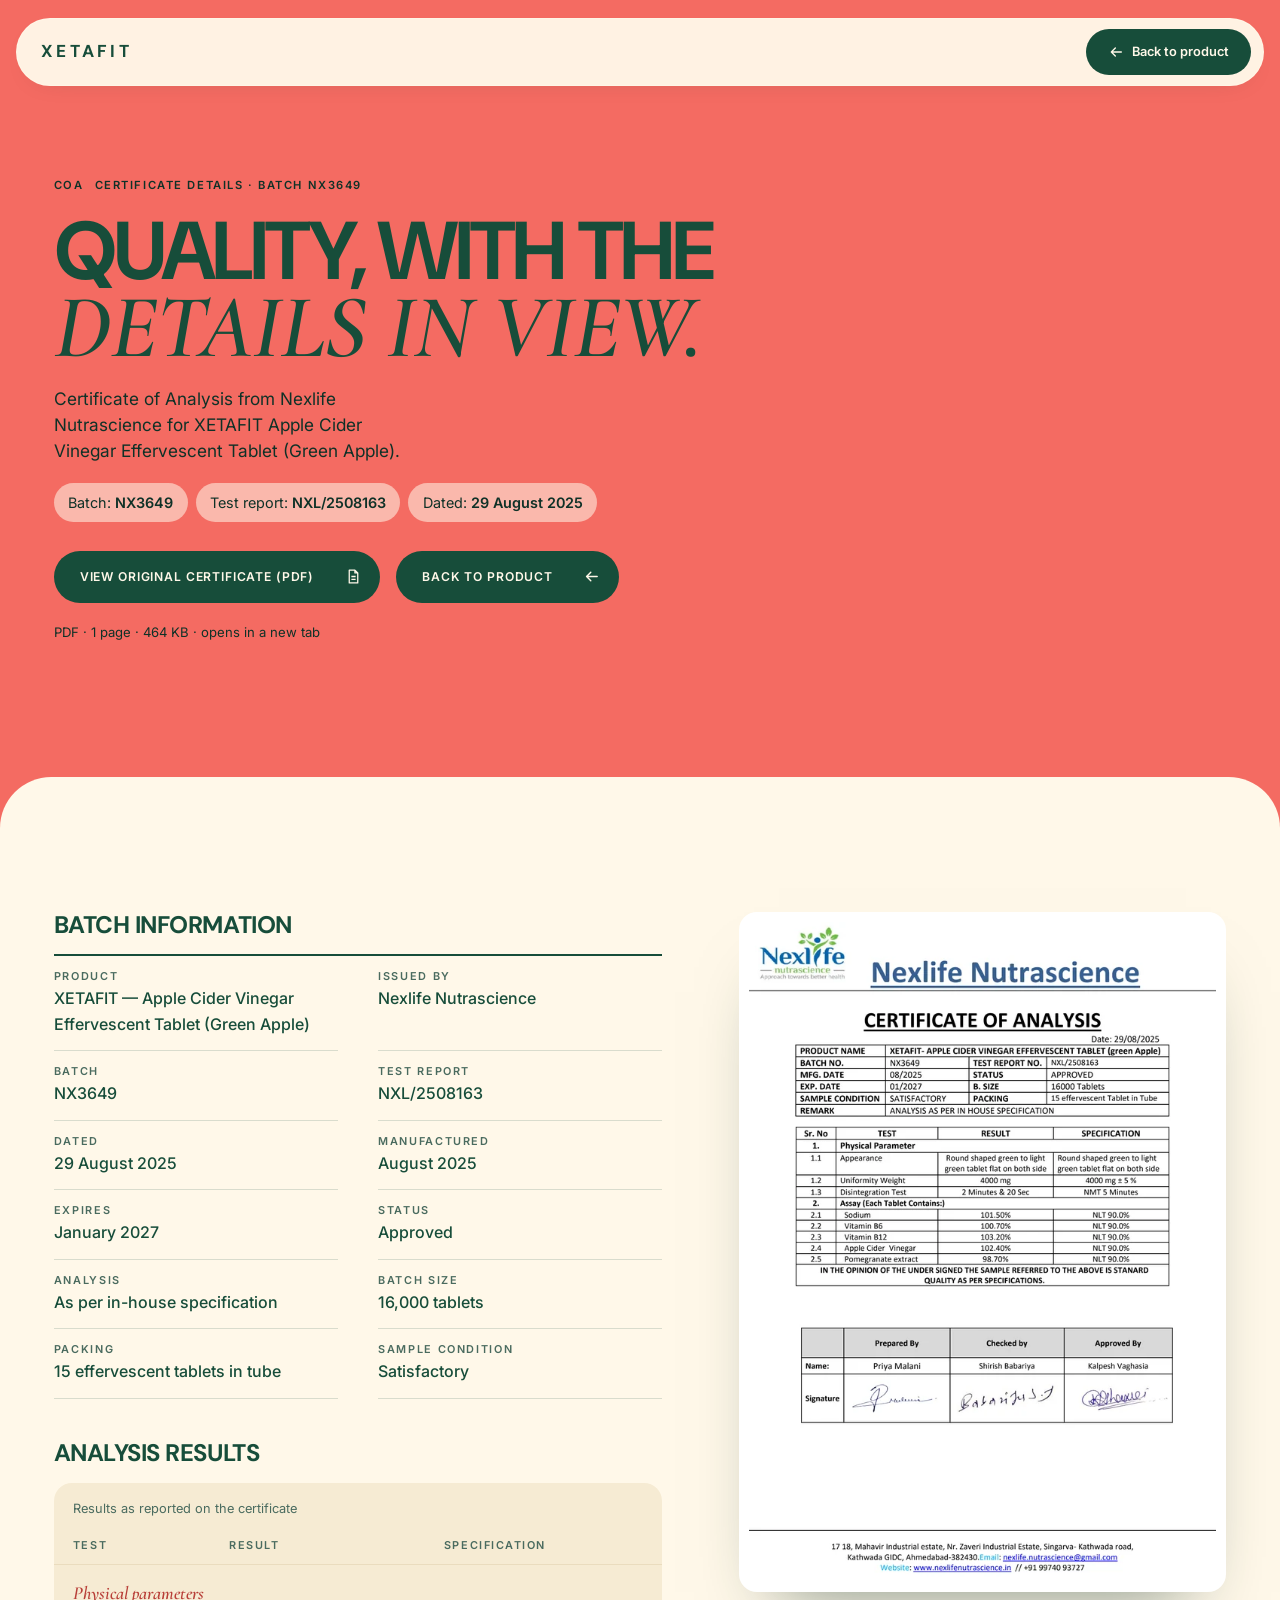
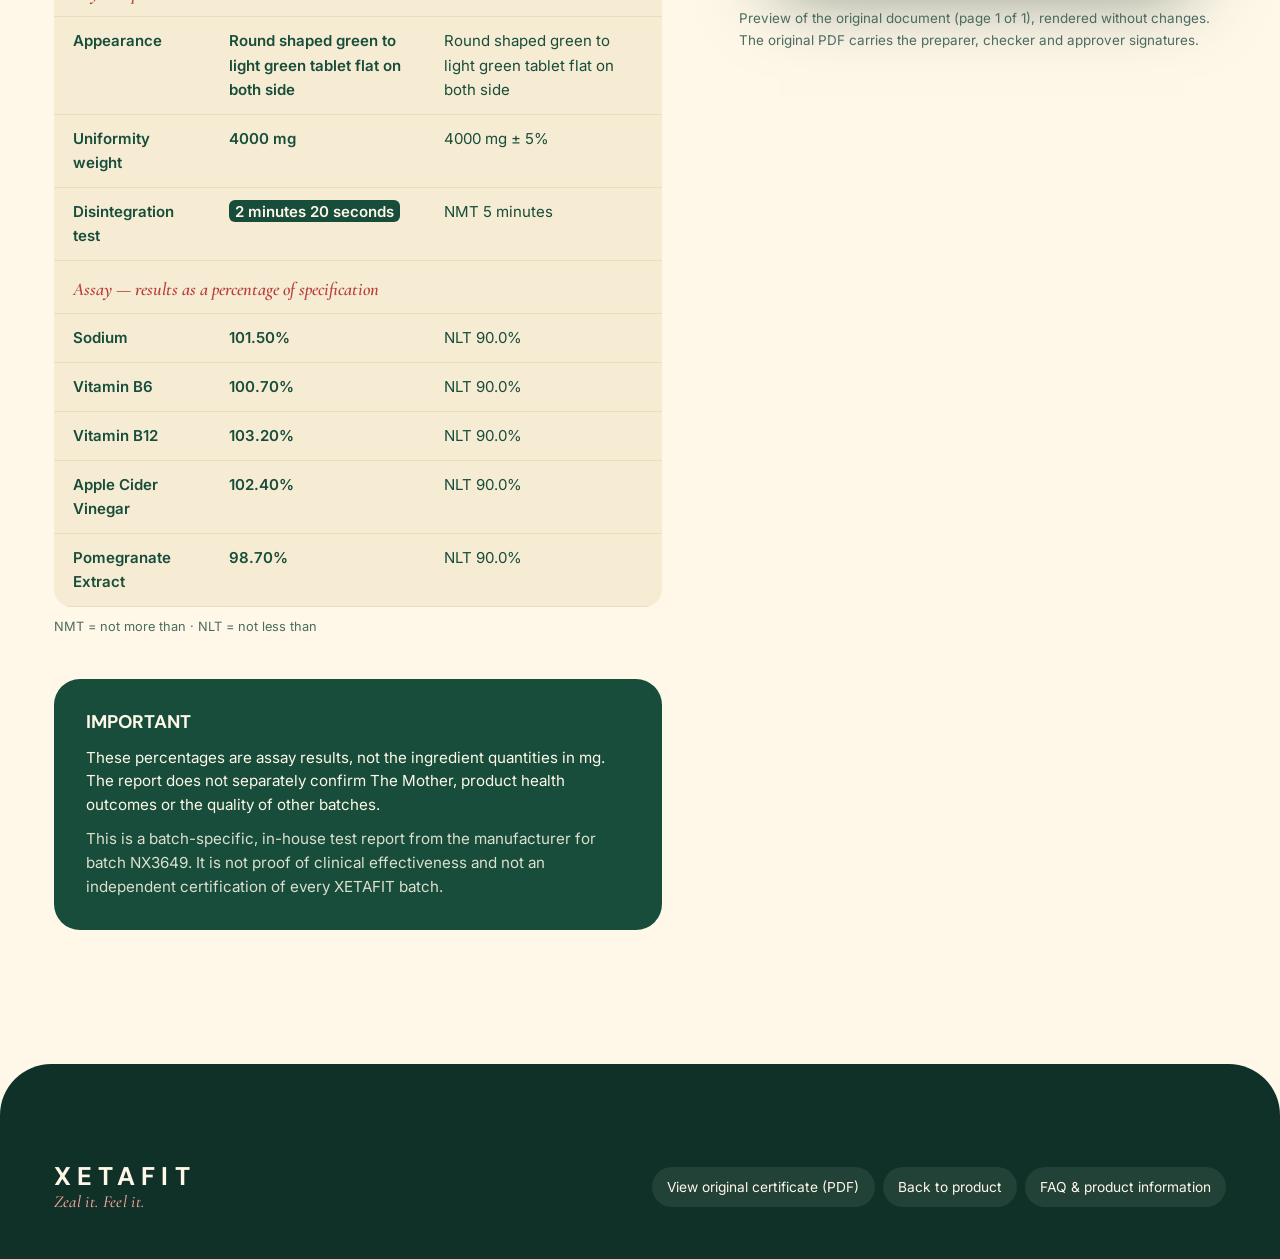
==== certificate.html @ f1c26c10 "Add refined XETAFIT landing page" ====
<!doctype html>
<html lang="en">
<head>
  <meta charset="utf-8">
  <meta name="viewport" content="width=device-width, initial-scale=1, viewport-fit=cover">
  <title>Certificate of Analysis — Batch NX3649 · XETAFIT</title>
  <meta name="description" content="Certificate of Analysis from Nexlife Nutrascience for XETAFIT Apple Cider Vinegar Effervescent Tablet (Green Apple), batch NX3649, test report NXL/2508163, dated 29 August 2025.">
  <meta name="theme-color" content="#F46B62">
  <link rel="icon" href="data:image/svg+xml,%3Csvg xmlns='http://www.w3.org/2000/svg' viewBox='0 0 32 32'%3E%3Crect width='32' height='32' rx='9' fill='%23174D3A'/%3E%3Ccircle cx='16' cy='16' r='7' fill='%23F46B62'/%3E%3C/svg%3E">
  <link rel="preconnect" href="https://fonts.googleapis.com">
  <link rel="preconnect" href="https://fonts.gstatic.com" crossorigin>
  <link rel="stylesheet" href="https://fonts.googleapis.com/css2?family=Cormorant+Garamond:ital,wght@0,500;0,600;1,500;1,600&family=DM+Sans:opsz,wght@9..40,700&family=Inter:wght@400;500;600&display=swap">
  <link rel="stylesheet" href="css/style.css">
  <link rel="stylesheet" href="css/responsive.css">
  <link rel="stylesheet" href="css/animations.css">
</head>
<body class="cert-page">

<a class="skip-link" href="#main">Skip to the certificate details</a>

<svg class="sprite" aria-hidden="true" focusable="false">
  <symbol id="i-arrow" viewBox="0 0 24 24"><path d="M4 12h15M13 6l6 6-6 6" fill="none" stroke="currentColor" stroke-width="2" stroke-linecap="round" stroke-linejoin="round"/></symbol>
  <symbol id="i-back" viewBox="0 0 24 24"><path d="M20 12H5M11 6l-6 6 6 6" fill="none" stroke="currentColor" stroke-width="2" stroke-linecap="round" stroke-linejoin="round"/></symbol>
  <symbol id="i-doc" viewBox="0 0 24 24"><path d="M6 3h8l4 4v14H6z M14 3v4h4 M9 12h6 M9 16h6" fill="none" stroke="currentColor" stroke-width="1.8" stroke-linejoin="round"/></symbol>
</svg>

<header class="nav">
  <!-- LOGO PLACEHOLDER: swap for the official XETAFIT logo SVG -->
  <a class="nav__brand" href="index.html" aria-label="XETAFIT — product page">XETAFIT</a>
  <a class="nav__product" href="index.html#buy"><svg aria-hidden="true"><use href="#i-back"/></svg>Back to product</a>
</header>

<main id="main">
  <section class="sec sec--coral cert-hero" aria-labelledby="cert-title">
    <div class="wrap">
      <p class="label"><span class="label__n">COA</span>Certificate details · Batch NX3649</p>
      <h1 class="cert-hero__title" id="cert-title">QUALITY, WITH THE <em>DETAILS IN VIEW.</em></h1>
      <p class="lead">Certificate of Analysis from Nexlife Nutrascience for XETAFIT Apple Cider Vinegar Effervescent Tablet (Green Apple).</p>
      <ul class="cert-hero__facts">
        <li>Batch: <strong>NX3649</strong></li>
        <li>Test report: <strong>NXL/2508163</strong></li>
        <li>Dated: <strong>29 August 2025</strong></li>
      </ul>
      <div class="cta-row">
        <a class="btn" href="assets/documents/xetafit-certificate-NX3649.pdf" type="application/pdf" target="_blank" rel="noopener">View original certificate (PDF)
          <span class="btn__icon" aria-hidden="true"><svg><use href="#i-doc"/></svg><svg><use href="#i-doc"/></svg></span>
        </a>
        <a class="btn btn--cream" href="index.html#buy">Back to product
          <span class="btn__icon" aria-hidden="true"><svg><use href="#i-back"/></svg><svg><use href="#i-back"/></svg></span>
        </a>
      </div>
      <p class="cert-hero__file">PDF · 1 page · 464 KB · opens in a new tab</p>
    </div>
  </section>

  <section class="sec sec--cream cert-body" aria-label="Certificate of Analysis details">
    <div class="wrap">
      <div class="cert-body__main">

        <div class="cert-block">
          <h2 class="cert-h2">Batch information</h2>
          <dl class="cert-dl">
            <div><dt>Product</dt><dd>XETAFIT — Apple Cider Vinegar Effervescent Tablet (Green Apple)</dd></div>
            <div><dt>Issued by</dt><dd>Nexlife Nutrascience</dd></div>
            <div><dt>Batch</dt><dd>NX3649</dd></div>
            <div><dt>Test report</dt><dd>NXL/2508163</dd></div>
            <div><dt>Dated</dt><dd>29 August 2025</dd></div>
            <div><dt>Manufactured</dt><dd>August 2025</dd></div>
            <div><dt>Expires</dt><dd>January 2027</dd></div>
            <div><dt>Status</dt><dd>Approved</dd></div>
            <div><dt>Analysis</dt><dd>As per in-house specification</dd></div>
            <div><dt>Batch size</dt><dd>16,000 tablets</dd></div>
            <div><dt>Packing</dt><dd>15 effervescent tablets in tube</dd></div>
            <div><dt>Sample condition</dt><dd>Satisfactory</dd></div>
          </dl>
        </div>

        <div class="cert-block">
          <h2 class="cert-h2">Analysis results</h2>
          <div class="cert-table-wrap" tabindex="0" role="region" aria-label="Analysis results table">
            <table class="cert-table">
              <caption>Results as reported on the certificate</caption>
              <thead>
                <tr><th scope="col">Test</th><th scope="col">Result</th><th scope="col">Specification</th></tr>
              </thead>
              <tbody>
                <tr class="cert-table__group"><th scope="rowgroup" colspan="3">Physical parameters</th></tr>
                <tr><th scope="row">Appearance</th><td>Round shaped green to light green tablet flat on both side</td><td>Round shaped green to light green tablet flat on both side</td></tr>
                <tr><th scope="row">Uniformity weight</th><td>4000 mg</td><td>4000 mg ± 5%</td></tr>
                <tr class="is-key"><th scope="row">Disintegration test</th><td><mark>2 minutes 20 seconds</mark></td><td>NMT 5 minutes</td></tr>
              </tbody>
              <tbody>
                <tr class="cert-table__group"><th scope="rowgroup" colspan="3">Assay — results as a percentage of specification</th></tr>
                <tr><th scope="row">Sodium</th><td>101.50%</td><td>NLT 90.0%</td></tr>
                <tr><th scope="row">Vitamin B6</th><td>100.70%</td><td>NLT 90.0%</td></tr>
                <tr><th scope="row">Vitamin B12</th><td>103.20%</td><td>NLT 90.0%</td></tr>
                <tr><th scope="row">Apple Cider Vinegar</th><td>102.40%</td><td>NLT 90.0%</td></tr>
                <tr><th scope="row">Pomegranate Extract</th><td>98.70%</td><td>NLT 90.0%</td></tr>
              </tbody>
            </table>
          </div>
          <p class="cert-abbr">NMT = not more than · NLT = not less than</p>
        </div>

        <aside class="cert-important" aria-labelledby="important-title">
          <h2 id="important-title">Important</h2>
          <p>These percentages are assay results, not the ingredient quantities in mg. The report does not separately confirm The Mother, product health outcomes or the quality of other batches.</p>
          <p>This is a batch-specific, in-house test report from the manufacturer for batch NX3649. It is not proof of clinical effectiveness and not an independent certification of every XETAFIT batch.</p>
        </aside>
      </div>

      <figure class="cert-preview">
        <a class="cert-preview__frame" href="assets/documents/xetafit-certificate-NX3649.pdf" target="_blank" rel="noopener" aria-label="Open the original certificate PDF in a new tab">
          <img src="assets/images/certificate-preview.webp" srcset="assets/images/certificate-preview-sm.webp 620w, assets/images/certificate-preview.webp 1200w" sizes="(min-width: 960px) 40vw, 100vw" alt="Preview of the original Nexlife Nutrascience Certificate of Analysis for XETAFIT batch NX3649" width="1200" height="1697" loading="lazy" decoding="async">
        </a>
        <figcaption>Preview of the original document (page 1 of 1), rendered without changes. The original PDF carries the preparer, checker and approver signatures.</figcaption>
      </figure>
    </div>
  </section>
</main>

<footer class="site-footer">
  <div class="wrap site-footer__inner">
    <p class="site-footer__brand">XETAFIT<span>Zeal it. Feel it.</span></p>
    <ul class="site-footer__links">
      <li><a href="assets/documents/xetafit-certificate-NX3649.pdf" target="_blank" rel="noopener">View original certificate (PDF)</a></li>
      <li><a href="index.html#buy">Back to product</a></li>
      <li><a href="index.html#faq">FAQ &amp; product information</a></li>
    </ul>
  </div>
</footer>

</body>
</html>
---- css/style.css ----
/* ==========================================================================
   XETAFIT — style.css
   Design system + mobile-first layout. Wider layouts live in responsive.css,
   all motion lives in animations.css (loaded last).

    1. Tokens
    2. Base
    3. Layout primitives (wrap, section sheets, themes)
    4. Typography
    5. Components (buttons, pack chip, ticks, notes)
    6. Navigation
    7. 01 Hero
    8. 02 The switch
    9. 03 Product + purchase
   10. 04 How it works
   11. Glass (shared by 04 and 12)
   12. 05 Benefits
   13. 06 Ingredients + product facts
   14. 07 Lifestyle
   15. 08 Comparison
   16. 09 Reviews
   17. 10 Test report
   18. 11 FAQ
   19. 12 Final
   20. Footer
   21. Certificate page (certificate.html)
   ========================================================================== */

/* 1. TOKENS ================================================================ */
:root {
  /* Brand colours (the three principal colours) */
  --coral: #F46B62;          /* Grapefruit Coral  */
  --green: #174D3A;          /* Deep Forest Green */
  --cream: #FFF8E9;          /* Warm Cream        */

  /* Tonal steps of the same three colours (contrast-checked) */
  --coral-deep: #C2423B;     /* inset panels on coral; cream text 4.8:1      */
  --coral-ink:  #B83F38;     /* coral text on cream, 5.2:1                   */
  --coral-soft: #F7A59E;     /* coral accent text on green, 5.0:1            */
  --green-ink:  #0F3127;     /* body text on coral, 4.8:1                    */
  --green-2:    #1E5A45;     /* raised panels on green                       */
  --muted:      #4A6B5F;     /* secondary text on cream, 5.6:1               */
  --cream-2:    #F6EBD3;     /* cards on cream                               */
  --cream-3:    #EADCBE;     /* hairlines / pressed states on cream          */

  /* Type */
  --f-display: "DM Sans", "Helvetica Neue", Arial, sans-serif;
  --f-serif: "Cormorant Garamond", "Cormorant", Garamond, Georgia, serif;
  --f-body: "Inter", system-ui, -apple-system, "Segoe UI", Roboto, sans-serif;

  /* Space + shape */
  --gutter: clamp(16px, 4.2vw, 56px);
  --max: 1280px;
  --pad-y: clamp(84px, 10.5vw, 150px);
  --r-sheet: clamp(28px, 4vw, 56px);
  --r-lg: clamp(26px, 3vw, 44px);
  --r-md: 26px;
  --r-sm: 18px;
  --nav-h: 68px;

  /* Motion */
  --ease: cubic-bezier(.22, 1, .36, 1);
  --text-label: .7rem;
  --text-body: 1rem;
  --text-display: clamp(2.45rem, 5.4vw, 5.1rem);
  --motion-short: .22s;
  --motion-reveal: .75s;
  --label-gap: clamp(24px, 3vw, 40px);
  --button-height: 52px;
  --ease-io: cubic-bezier(.65, 0, .35, 1);
}

/* 2. BASE ================================================================== */
*, *::before, *::after { box-sizing: border-box; }

html {
  -webkit-text-size-adjust: 100%;
  text-size-adjust: 100%;
  scroll-padding-top: calc(var(--nav-h) + 40px);
}

body {
  margin: 0;
  font: 400 1rem/1.6 var(--f-body);
  color: var(--green);
  background: var(--green-ink);   /* shows only below the footer on overscroll */
  -webkit-font-smoothing: antialiased;
  -moz-osx-font-smoothing: grayscale;
  text-rendering: optimizeLegibility;
  overflow-x: clip;
}

img, svg { display: block; max-width: 100%; }
img { height: auto; }
h1, h2, h3, p, ul, ol, dl, dd, figure { margin: 0; }
ul, ol { padding: 0; list-style: none; }
a { color: inherit; text-underline-offset: .2em; text-decoration-thickness: 1px; }
button { font: inherit; }
strong { font-weight: 600; }

.sprite { position: absolute; width: 0; height: 0; overflow: hidden; }

.sr-only {
  position: absolute; width: 1px; height: 1px; padding: 0; margin: -1px;
  overflow: hidden; clip: rect(0 0 0 0); white-space: nowrap; border: 0;
}

.skip-link {
  position: fixed; z-index: 100; top: 12px; left: 12px;
  padding: .8rem 1.2rem; border-radius: 999px;
  background: var(--cream); color: var(--green);
  font: 600 .85rem/1 var(--f-body); text-decoration: none;
  translate: 0 -160%;
  transition: translate .3s var(--ease);
}
.skip-link:focus { translate: 0 0; }

:focus-visible {
  outline: 3px solid var(--focus, var(--green));
  outline-offset: 3px;
  border-radius: 6px;
}

/* 3. LAYOUT PRIMITIVES ===================================================== */
.wrap {
  width: 100%;
  max-width: calc(var(--max) + 2 * var(--gutter));
  margin-inline: auto;
  padding-inline: var(--gutter);
}

/* Every section is a colour sheet. Each one after the first slides over the
   previous sheet with rounded top corners. That rounded overlap is the colour
   transition between sections. */
.sec {
  position: relative;
  isolation: isolate;
  overflow-x: clip;
  background: var(--bg);
  color: var(--fg);
  padding-block: var(--pad-y) calc(var(--pad-y) + var(--r-sheet));
}
.sec + .sec,
.site-footer {
  margin-top: calc(-1 * var(--r-sheet));
  border-radius: var(--r-sheet) var(--r-sheet) 0 0;
}

/* Colour themes. Components read these variables. */
.sec--coral {
  --bg: var(--coral);
  --fg: var(--green-ink);
  --head: var(--green);
  --em: var(--green);
  --soft: var(--green-ink);
  --line: rgba(15, 49, 39, .22);
  --focus: var(--green-ink);
}
.sec--cream {
  --bg: var(--cream);
  --fg: var(--green);
  --head: var(--green);
  --em: var(--coral-ink);
  --soft: var(--muted);
  --line: rgba(23, 77, 58, .16);
  --focus: var(--green);
}
.sec--green {
  --bg: var(--green);
  --fg: var(--cream);
  --head: var(--cream);
  --em: var(--coral-soft);
  --soft: rgba(255, 248, 233, .8);
  --line: rgba(255, 248, 233, .18);
  --focus: var(--cream);
}

.sec-head { display: grid; gap: 1.1rem; margin-bottom: clamp(40px, 6vw, 80px); }
.sec-head--center { justify-items: center; text-align: center; }
.sec-head--center .lead { margin-inline: auto; }
.sec-head--split { gap: 1.4rem; }

/* 4. TYPOGRAPHY ============================================================ */
.label {
  display: flex;
  align-items: center;
  gap: .7rem;
  font: 600 var(--text-label)/1.4 var(--f-body);
  letter-spacing: .14em;
  text-transform: uppercase;
  color: var(--fg);
}
.label__n { font: inherit; font-variant-numeric: tabular-nums; }
.section-id { margin-bottom: var(--label-gap); position: relative; z-index: 1; }

/* Section headline: bold DM Sans capitals + an italic Cormorant accent */
.h2 {
  font-family: var(--f-display);
  font-weight: 700;
  font-size: var(--text-display);
  line-height: .94;
  letter-spacing: -.022em;
  text-transform: uppercase;
  color: var(--head);
  text-wrap: balance;
}
.h2 em,
.hero__title em {
  font-family: var(--f-serif);
  font-style: italic;
  font-weight: 600;
  font-size: 1.12em;
  line-height: .8;
  letter-spacing: -.01em;
  color: var(--em);
}
/* Editorial variant: all-serif capitals */
.h2--serif {
  font-family: var(--f-serif);
  font-weight: 500;
  font-size: clamp(2.5rem, 5.6vw, 5.2rem);
  line-height: .98;
  letter-spacing: .005em;
}
.h2--serif em { font-size: 1em; font-weight: 500; }

.lead {
  max-width: 34ch;
  font-size: clamp(1.06rem, 1.35vw, 1.24rem);
  line-height: 1.5;
  color: var(--fg);
}
.body { max-width: 44ch; color: var(--soft); }

.fact-note {
  max-width: 46ch;
  padding-left: 1rem;
  border-left: 2px solid var(--em);
  font-size: .9rem;
  line-height: 1.5;
  color: var(--soft);
}
.fact-note--center { margin-inline: auto; text-align: center; border-left: 0; padding-left: 0; }

.muted { color: var(--soft); }

/* 5. COMPONENTS ============================================================ */

/* Buttons: pill + round icon well. Theme via --btn-bg / --btn-fg. */
.btn {
  --btn-bg: var(--green);
  --btn-fg: var(--cream);
  display: inline-flex;
  align-items: center;
  justify-content: space-between;
  gap: 1rem;
  min-height: 56px;
  padding: 6px 6px 6px 1.65rem;
  border: 0;
  border-radius: 999px;
  background: var(--btn-bg);
  color: var(--btn-fg);
  font: 600 .8rem/1 var(--f-body);
  letter-spacing: .12em;
  text-transform: uppercase;
  text-decoration: none;
  cursor: pointer;
  transition: translate .45s var(--ease), box-shadow .45s var(--ease), background-color .3s;
}
.btn__icon {
  position: relative;
  display: grid;
  place-items: center;
  flex: none;
  width: 44px;
  height: 44px;
  overflow: hidden;
  border-radius: 50%;
  background: var(--btn-fg);
  color: var(--btn-bg);
}
.btn__icon svg {
  grid-area: 1 / 1;
  width: 17px;
  height: 17px;
  transition: translate .5s var(--ease);
}
.btn__icon svg + svg { translate: -260% 0; }
.btn:hover { translate: 0 -2px; box-shadow: 0 16px 30px -16px rgba(15, 49, 39, .55); }
.btn:hover .btn__icon svg { translate: 260% 0; }
.btn:hover .btn__icon svg + svg { translate: 0 0; }
.btn:active { translate: 0 0; }

.btn--cream { --btn-bg: var(--cream); --btn-fg: var(--green); }
.btn--coral { --btn-bg: var(--coral); --btn-fg: var(--green-ink); }
.btn--block { width: 100%; }

.btn:disabled,
.btn[aria-disabled="true"] {
  cursor: not-allowed;
  translate: none;
  box-shadow: none;
  --btn-bg: #5C7D70;
}
.btn:disabled .btn__icon svg,
.btn:disabled:hover .btn__icon svg { translate: 0 0; }
.btn:disabled .btn__icon svg + svg { display: none; }

.cta-row { display: flex; flex-wrap: wrap; align-items: center; gap: .9rem 1rem; }

/* Pack of 4 message card, shown next to the Buy Now buttons */
.pack-chip {
  display: inline-grid;
  gap: .3rem;
  padding: .8rem 1.15rem;
  border-radius: var(--r-sm);
  background: var(--cream);
  color: var(--green);
}
.pack-chip strong {
  font: 700 1rem/1 var(--f-display);
  letter-spacing: .01em;
  text-transform: uppercase;
}
.pack-chip span {
  font: 500 .78rem/1.2 var(--f-body);
  letter-spacing: .04em;
  color: var(--muted);
}
.pack-chip--onDark { background: var(--green-2); color: var(--cream); }
.pack-chip--onDark span { color: rgba(255, 248, 233, .78); }

/* Check list */
.ticks { display: grid; gap: .7rem; }
.ticks li {
  position: relative;
  padding-left: 2.1rem;
  font-weight: 500;
  line-height: 1.45;
}
.ticks li::before {
  content: "";
  position: absolute;
  left: 0;
  top: .02em;
  width: 1.35rem;
  height: 1.35rem;
  border-radius: 50%;
  background: var(--green);
}
.ticks li::after {
  content: "";
  position: absolute;
  left: .47rem;
  top: .3em;
  width: .38rem;
  height: .62rem;
  border: solid var(--cream);
  border-width: 0 2px 2px 0;
  rotate: 45deg;
}
.ticks--compact { gap: .55rem; font-size: .95rem; }

/* Product renders (built by tools/render_product.py from one studio packshot).
   .tube is a box with the render's proportions; .tube__shadow is the real ground
   shadow from the studio shot, placed in tube-relative % (tools/render-placement.json).
   No CSS drop-shadows on product images: they read as a pasted cut-out. */
.tube { position: relative; display: block; aspect-ratio: 360 / 1369; }
.tube__img { position: relative; display: block; width: 100%; height: 100%; }
.tube__shadow {
  position: absolute;
  left: -66.67%;
  top: 95.98%;
  width: 233.89%;
  max-width: none;
  height: auto;
  pointer-events: none;
}
.tube__shadow--soft { left: -34.17%; top: 92.62%; width: 174.44%; }

/* Hero carbonation: rendered bubble sprites rising behind the content
   (markup generated by tools/make_fizz.py, motion in animations.css).
   Each bubble starts at --y above the field's bottom and rises --h. */
.fizz-field {
  position: absolute;
  inset: 0;
  z-index: -1;
  overflow: hidden;
  pointer-events: none;
  container-type: size;
}
.fizz-field i {
  position: absolute;
  left: var(--x);
  bottom: var(--y, 0%);
  width: var(--s);
  height: var(--s);
  margin-left: calc(var(--s) / -2);
  background: url("../assets/images/bubble-1.webp") center / 100% 100% no-repeat;
  opacity: 0;
}
.fizz-field .b2 { background-image: url("../assets/images/bubble-2.webp"); }
.fizz-field .b3 { background-image: url("../assets/images/bubble-3.webp"); }

/* 6. NAVIGATION: one quiet, floating surface ============================== */
.nav {
  position: fixed;
  z-index: 60;
  top: 18px;
  left: max(16px, calc((100vw - 1320px) / 2));
  right: max(16px, calc((100vw - 1320px) / 2));
  display: flex;
  align-items: center;
  justify-content: space-between;
  gap: 16px;
  min-height: 68px;
  padding: 9px 12px 9px 24px;
  border: 1px solid rgba(255, 248, 233, .8);
  border-radius: 999px;
  background: rgba(255, 248, 233, .96);
  box-shadow: 0 4px 8px rgba(15, 49, 39, .025), 0 16px 40px -20px rgba(15, 49, 39, .24);
}
.nav__brand, .nav__product {
  display: inline-flex;
  align-items: center;
  justify-content: center;
  min-height: 46px;
  text-decoration: none;
  transition: background-color .22s, color .22s, box-shadow .22s;
}
.nav__brand {
  color: var(--green);
  font: 700 1.08rem/1 var(--f-display);
  letter-spacing: .19em;
  border-radius: 8px;
}
.nav__brand:hover { color: var(--green-ink); }
.nav__product {
  gap: 20px;
  padding-inline: 22px;
  border-radius: 999px;
  background: var(--green);
  color: var(--cream);
  font: 600 .8rem/1 var(--f-body);
}
.nav__product svg { width: 16px; height: 16px; transition: transform .22s var(--ease); }
.nav__product:hover { background: var(--green-ink); box-shadow: 0 4px 12px rgba(15, 49, 39, .16); }
.nav__product:hover svg { transform: translateX(2px); }
.nav__links { display: none; }
.nav__links ul { display: flex; align-items: center; gap: 2px; }
.nav__links a {
  display: flex;
  align-items: center;
  min-height: 44px;
  padding-inline: 14px;
  border-radius: 999px;
  color: var(--green);
  font: 500 .78rem/1 var(--f-body);
  text-decoration: none;
  white-space: nowrap;
  transition: background-color .22s, color .22s;
}
.nav__links a:hover { background: var(--cream-3); color: var(--green-ink); }
.nav :focus-visible { outline: 2px solid var(--green); outline-offset: 4px; }

/* 7. 01 HERO =============================================================== */
.hero {
  overflow: clip;
  padding-top: calc(var(--nav-h) + clamp(44px, 7vh, 80px));
}
.hero__wrap {
  display: flex;
  flex-direction: column;
  align-items: flex-start;
}
.hero__eyebrow {
  display: inline-flex;
  align-items: center;
  gap: .6rem;
  padding: .55rem 1rem;
  border-radius: 999px;
  background: transparent;
  font: 600 clamp(.6rem, 2.6vw, .7rem)/1.25 var(--f-body);
  letter-spacing: clamp(.06em, 1vw, .16em);
  text-transform: uppercase;
}
.hero__eyebrow::before {
  content: "";
  width: 7px;
  height: 7px;
  border-radius: 50%;
  background: var(--green);
}

.hero__title {
  margin-top: 1.3rem;
  font-family: var(--f-display);
  font-weight: 700;
  font-size: clamp(3rem, 14.1vw, 5.8rem);
  line-height: .98;
  letter-spacing: -.026em;
  text-transform: uppercase;
  color: var(--green);
}
.hero__title .line {
  display: inline-block;
  overflow: hidden;
  /* room for the italic overhang; cancelled by the negative margin */
  padding: .1em .14em .06em;
  margin: -.1em -.14em -.06em;
  vertical-align: bottom;
}
.hero__title .line { text-wrap: balance; }
.hero__title .intro-line { display: inline-block; }
.hero__title em { padding-right: .04em; }

.hero__stage {
  display: grid;
  width: 100%;
  gap: 2rem;
  margin-top: 1.6rem;
}
.hero__lead {
  max-width: 30ch;
  font-size: clamp(1.1rem, 1.5vw, 1.3rem);
  line-height: 1.45;
  font-weight: 500;
}
.hero__meta {
  display: flex;
  flex-wrap: wrap;
  gap: .65rem;
  margin-top: 1.4rem;
}
.hero__meta span {
  padding: .7rem 1rem;
  background: var(--cream);
  color: var(--green-ink);
  box-shadow: none;
  border: 0;
  border-radius: 999px;
  font-size: .82rem;
  font-weight: 500;
}
.hero__intro .cta-row { margin-top: 2rem; gap: 1.1rem; }

.hero__art {
  position: relative;
  height: clamp(340px, 92vw, 460px);
  margin-block: .5rem 2rem;
  container-type: size;          /* cqh = 1% of the art height; the tube is 26.3cqh wide */
}
/* the tube floats; its ground shadow stays on the floor */
.hero__float,
.hero__ground {
  position: absolute;
  top: 0;
  left: 50%;
  height: 92%;
  aspect-ratio: 360 / 1369;
  translate: -50% 0;
}
.hero__float { z-index: 1; }
.hero__tube { display: block; width: 100%; height: 100%; rotate: 3deg; }
.hero__ground .tube__shadow { opacity: .9; }

/* The two tablets (rendered to match the tube's studio light), sized against the tube */
.tab { position: absolute; z-index: 2; }
.tab img { width: 100%; filter: drop-shadow(8px 18px 14px rgba(15, 49, 39, .18)); }
.tab--a { width: 25cqh; left: calc(50% - 33cqh); top: 15%; rotate: -10deg; }
.tab--b { width: 20cqh; left: calc(50% + 7cqh); top: 58%; rotate: 12deg; z-index: 0; }

.hero__stats {
  display: grid;
  grid-template-columns: 1fr 1fr;
  gap: 1rem;
}
.hero__stats li {
  display: grid;
  gap: .6rem;
  padding-top: .9rem;
  border-top: 1px solid var(--line);
}
.hero__stats strong {
  font: 600 clamp(2.6rem, 11vw, 4.4rem)/1.05 var(--f-serif);
  letter-spacing: -.01em;
  color: var(--green);
}
.hero__stats span {
  font: 600 .7rem/1.3 var(--f-body);
  letter-spacing: .14em;
  text-transform: uppercase;
}

/* Hero-only decorative layers and a reserved bottom typography band. */
.hero { --marquee-height: clamp(76px, 10vw, 144px); --marquee-clearance: 40px; }
.hero__wrap, .hero > .section-id { position: relative; z-index: 3; }
.hero .fizz-field { z-index: 0; inset: 22% 0 calc(var(--r-sheet) + 1px); opacity: 1; }
.marquee {
  position: absolute;
  z-index: 1;
  inset-inline: 0;
  bottom: calc(var(--r-sheet) + 1px);
  height: var(--marquee-height);
  overflow: hidden;
  pointer-events: none;
  opacity: .12;
}
.marquee__track { display: flex; width: max-content; height: 100%; }
.marquee__group { display: flex; flex: none; min-width: 100vw; }
.marquee span {
  display: block;
  flex: none;
  padding-right: .35em;
  font: 600 clamp(100px, 15vw, 216px)/1 var(--f-serif);
  letter-spacing: -.01em;
  text-transform: uppercase;
  white-space: nowrap;
  color: var(--cream);
}

/* 8. 02 THE SWITCH ========================================================= */
.switch__grid { display: grid; gap: clamp(40px, 6vw, 72px); }
.switch__copy { display: grid; gap: 1.2rem; align-content: start; }
.switch__copy .ticks { margin-top: .6rem; }

.switch__visual { position: relative; }
.switch__stage {
  position: relative;
  display: grid;
  place-items: center;
  aspect-ratio: 5 / 5.4;
  border-radius: var(--r-lg);
  background: var(--coral);
  overflow: hidden;
}
.switch__tube {
  position: absolute;
  left: 50%;
  top: 47%;
  height: 78%;
  width: auto;
  translate: -50% -50%;
}
.switch__shadow {
  position: absolute;
  left: 50%;
  bottom: 5%;
  width: 62%;
  max-width: none;
  translate: -50% 0;
  opacity: .75;
}
.switch__tablet { position: absolute; width: 17%; right: 13%; top: 5%; rotate: 10deg; }
.switch__tablet img { width: 100%; filter: drop-shadow(8px 16px 12px rgba(15, 49, 39, .2)); }

.oldway {
  position: relative;
  display: grid;
  grid-template-columns: auto 1fr;
  align-items: center;
  gap: 1rem;
  width: min(100%, 360px);
  margin: -64px 0 0 auto;
  margin-right: 6%;
  padding: 1rem 1.2rem 1rem 1rem;
  border-radius: var(--r-sm);
  background: var(--cream);
  box-shadow: 0 24px 40px -24px rgba(15, 49, 39, .45);
}
.oldway__art {
  display: block;
  width: 84px;
  overflow: hidden;
  border-radius: 12px;
  background: var(--cream-2);          /* the render sits on this exact colour */
}
.oldway__art img { display: block; width: 100%; }
.oldway figcaption { font-size: .86rem; line-height: 1.4; color: var(--muted); }

/* 9. 03 PRODUCT + PURCHASE ================================================= */
.buy { overflow: clip; }
.bigtype {
  position: absolute;
  z-index: -1;
  top: clamp(36px, 7vw, 90px);
  left: 50%;
  translate: -50% 0;
  font: 600 clamp(6rem, 23vw, 22rem)/.8 var(--f-serif);
  letter-spacing: -.02em;
  text-transform: uppercase;
  white-space: nowrap;
  color: rgba(255, 248, 233, .2);
  pointer-events: none;
}

.buy-card {
  display: grid;
  gap: 1.5rem;
  padding: clamp(18px, 3vw, 44px);
  border-radius: var(--r-lg);
  background: var(--cream);
  color: var(--green);
  box-shadow: 0 50px 80px -50px rgba(15, 49, 39, .55);
}
.buy-card__media {
  position: relative;
  display: grid;
  place-items: end center;
  padding: 2rem 1.5rem 1.6rem;
  border-radius: calc(var(--r-lg) - 10px);
  background: var(--cream-2);
}
.buy-card__media img {
  position: relative;
  width: min(100%, 470px);
  transition: scale .8s var(--ease);
}
.buy-card:hover .buy-card__media img { scale: 1.02; }

.buy-card__body { display: grid; gap: 1.15rem; align-content: start; padding: .2rem .3rem .4rem; }
.buy-card__name {
  font: 600 clamp(1.9rem, 3vw, 2.6rem)/1.02 var(--f-serif);
  letter-spacing: -.005em;
}
.buy-card__desc { color: var(--muted); max-width: 46ch; }

.pack-fact {
  display: grid;
  gap: .6rem;
  padding: 1.1rem 1.3rem;
  border-radius: var(--r-sm);
  background: var(--green);
  color: var(--cream);
}
.pack-fact__big {
  font: 700 clamp(1.7rem, 3vw, 2.2rem)/1 var(--f-display);
  letter-spacing: -.02em;
  text-transform: uppercase;
}
.pack-fact__eq { display: flex; flex-wrap: wrap; gap: .4rem; }
.pack-fact__eq span {
  padding: .35rem .7rem;
  border-radius: 999px;
  background: rgba(255, 248, 233, .12);
  font-size: .84rem;
  font-weight: 500;
}

.live {
  display: grid;
  grid-template-columns: 1fr 1fr;
  gap: 1px;
  overflow: hidden;
  border-radius: var(--r-sm);
  background: var(--cream-3);
  border: 1px solid var(--cream-3);
}
.live > div { display: grid; align-content: start; gap: .25rem; padding: .8rem .95rem; background: var(--cream); }
.live dt {
  font: 600 .66rem/1.2 var(--f-body);
  letter-spacing: .14em;
  text-transform: uppercase;
  color: var(--muted);
}
.live dd { font-size: .88rem; font-weight: 500; line-height: 1.35; }
.pending { color: var(--muted); font-style: italic; font-weight: 400; }

.cart { display: grid; gap: .7rem; }
.cart-status {
  padding: .75rem .95rem;
  border-radius: 14px;
  background: var(--cream-2);
  font-size: .82rem;
  line-height: 1.45;
  color: var(--muted);
}
.cart-status strong { color: var(--green); }

/* 10. 04 HOW IT WORKS ====================================================== */
.how__grid { display: grid; gap: clamp(48px, 7vw, 96px); }
.how__copy { display: grid; gap: 2.4rem; align-content: start; }
.how__copy header { display: grid; gap: 1.1rem; }

.steps { display: grid; border-top: 1px solid var(--line); }
.step {
  display: grid;
  grid-template-columns: auto 1fr;
  align-items: baseline;
  gap: 1.4rem;
  padding: 1.35rem 0;
  border-bottom: 1px solid var(--line);
  transition: padding-left .5s var(--ease);
}
.step:hover { padding-left: .6rem; }
.step__n {
  font: italic 600 clamp(2.6rem, 4vw, 3.6rem)/.8 var(--f-serif);
  color: var(--coral-soft);
  min-width: 2.2ch;
}
.step p { font-size: 1.04rem; color: var(--soft); }
.step strong {
  display: block;
  margin-bottom: .2rem;
  font: 700 1.5rem/1.05 var(--f-display);
  letter-spacing: -.01em;
  text-transform: uppercase;
  color: var(--cream);
}

.how__art {
  display: grid;
  place-items: center start;
  padding: 26% 0 6% 4%;
}

/* 11. GLASS (shared by 04 How it works and 12 Final) ======================== */
/* Ray-traced layers from tools/render_props.py, all registered to one 3:4 box:
   glass-water (clear water)  ->  tablet, dissolving cloud  ->  glass-drink (fades in)
   ->  bubbles, surface fizz  ->  glass-shine (front-surface reflections, always on top).
   The % positions below come from tools/props-geometry.json:
   water surface y 29.6-35.2 %, x 13.4-86.6 %; inner base y 82.2 %; rim y 9.4 %. */
.glass {
  position: relative;
  width: var(--gw, 240px);
  aspect-ratio: 3 / 4;
}
.glass > * { position: absolute; }
.glass__layer { inset: 0; width: 100%; height: 100%; }
.glass__shadow {
  left: 9%;
  right: 9%;
  bottom: -2.5%;
  height: 7%;
  border-radius: 50%;
  background: radial-gradient(closest-side, rgba(5, 22, 16, .62), rgba(5, 22, 16, 0));
}
.glass__caustic {
  left: 26%;
  right: -4%;
  bottom: -5%;
  height: 11%;
  border-radius: 50%;
  background: radial-gradient(closest-side, rgba(214, 236, 160, .45), rgba(214, 236, 160, 0));
}

/* where the liquid is visible: bubbles and the dissolving cloud stay inside it */
.glass__inner {
  inset: 0;
  -webkit-mask: url("../assets/images/glass-mask.webp") center / 100% 100% no-repeat;
  mask: url("../assets/images/glass-mask.webp") center / 100% 100% no-repeat;
}
.glass__inner > * { position: absolute; }
.glass__cloud {
  left: 50%;
  top: 78%;
  width: 92%;
  aspect-ratio: 1;
  translate: -50% -50%;
  border-radius: 50%;
  background: radial-gradient(closest-side, rgba(232, 243, 196, .9), rgba(222, 238, 180, .45) 55%, rgba(222, 238, 180, 0));
  opacity: 0;
}
.glass__drink { opacity: 1; }          /* finished state; animations.css plays the change */
.glass__fizz { opacity: .45; }

/* bubbles: each <i> spans the liquid column; its ::before (a rendered bubble) rides up it */
.bubbles { left: 0; right: 0; top: 33%; bottom: 16.5%; }
.bubbles i {
  position: absolute;
  left: var(--x);
  top: 0;
  bottom: 0;
  width: var(--s);
}
.bubbles i::before {
  content: "";
  position: absolute;
  left: 0;
  bottom: 0;
  width: var(--s);
  height: var(--s);
  background: url("../assets/images/bubble-1.webp") center / 100% 100% no-repeat;
}
.bubbles .b2::before { background-image: url("../assets/images/bubble-2.webp"); }
.bubbles .b3::before { background-image: url("../assets/images/bubble-3.webp"); }
.bubbles--burst { opacity: 0; }
.bubbles--calm { opacity: .9; }

.glass__ripple {
  left: 50%;
  top: 32.4%;
  width: 52%;
  height: 4.2%;
  translate: -50% -50%;
  border-radius: 50%;
  box-shadow: 0 0 0 1px rgba(255, 255, 255, .5), inset 0 0 5px rgba(255, 255, 255, .22);
  opacity: 0;
}

/* tablet inside the final glass: resting state = fully dissolved */
.glass__tablet {
  left: 35%;
  top: 62.7%;
  width: 30%;
  transform-origin: 50% 100%;
  opacity: 0;
}
.glass__tablet img { width: 100%; }

/* 04 variant: clear water, tablet held above the glass */
.glass--how { --gw: clamp(190px, 52vw, 290px); }
.how__tablet {
  left: 34%;
  top: -25%;
  width: 32%;
  rotate: -18deg;
}
.how__tablet img { width: 100%; filter: drop-shadow(8px 18px 14px rgba(5, 22, 16, .35)); }
.how__measure {
  left: calc(100% + 10px);
  top: 32.4%;
  bottom: 16.5%;
  width: 10px;
  border: 1px solid rgba(255, 248, 233, .5);
  border-left: 0;
  border-radius: 0 3px 3px 0;
}
.how__measure span {
  position: absolute;
  left: calc(100% + 10px);
  top: 50%;
  translate: 0 -50%;
  font: italic 600 clamp(1.1rem, 4vw, 1.3rem)/1 var(--f-serif);
  white-space: nowrap;
  color: var(--cream);
}

/* 12. 05 BENEFITS ========================================================== */
.panel {
  position: relative;
  isolation: isolate;
  overflow: hidden;
  border-radius: var(--r-lg);
  padding: clamp(48px, 7vw, 96px) clamp(20px, 4vw, 64px) clamp(40px, 6vw, 80px);
}
.panel--deep {
  --fg: var(--cream);
  --head: var(--cream);
  --em: var(--cream);
  --soft: var(--cream);
  --line: rgba(255, 248, 233, .24);
  --focus: var(--cream);
  background: var(--coral-deep);
  color: var(--cream);
}

.formula { display: grid; gap: 2rem; }
.formula__col { display: grid; gap: 1.8rem; align-content: center; }
.bfact {
  display: grid;
  grid-template-columns: auto 1fr;
  gap: 1rem;
  align-items: start;
}
.bfact__n {
  font: 500 clamp(2.6rem, 4.2vw, 3.6rem)/.8 var(--f-serif);
  color: var(--cream);
  min-width: 1.6ch;
}
.bfact h3 {
  margin-bottom: .35rem;
  font: 700 1.1rem/1.2 var(--f-display);
  letter-spacing: -.005em;
}
.bfact p { font-size: .95rem; line-height: 1.5; max-width: 30ch; }

.formula__art {
  position: relative;
  display: grid;
  place-items: center;
  order: -1;
  height: clamp(300px, 80vw, 420px);
}
.formula__art .tube {
  position: absolute;
  left: 50%;
  bottom: 5%;
  height: 95%;
  translate: -50% 0;
}

.benefits__cta { display: flex; justify-content: center; margin-top: clamp(40px, 5vw, 64px); }

/* 13. 06 INGREDIENTS + PRODUCT FACTS ======================================= */
.ing__grid { display: grid; gap: clamp(16px, 2.4vw, 28px); }

.ing__art { min-height: 0; }
.ing__photo {
  position: relative;
  isolation: isolate;
  display: grid;
  place-items: center;
  height: 100%;
  min-height: 420px;
  border-radius: var(--r-lg);
  background: var(--coral);
  overflow: hidden;
}
.ing__tube {
  position: absolute;
  left: 50%;
  top: 46%;
  height: 74%;
  translate: -50% -50%;
}
.ing__tablet { position: absolute; width: 20%; right: 11%; top: 9%; rotate: -8deg; }
.ing__tablet img { width: 100%; filter: drop-shadow(8px 16px 12px rgba(15, 49, 39, .2)); }

.spec {
  display: grid;
  gap: 0;
  align-content: start;
  padding: clamp(22px, 3.2vw, 44px);
  border-radius: var(--r-lg);
  background: var(--cream-2);
}
.spec__head {
  display: flex;
  justify-content: space-between;
  align-items: baseline;
  gap: 1rem;
  padding-bottom: .9rem;
  border-bottom: 6px solid var(--green);
  font: 700 clamp(1.5rem, 2.4vw, 2rem)/1 var(--f-display);
  letter-spacing: -.02em;
  text-transform: uppercase;
}
.spec__sub {
  font: 600 .7rem/1 var(--f-body);
  letter-spacing: .16em;
  color: var(--muted);
}

.spec__qty { display: grid; grid-template-columns: 1fr 1fr; column-gap: clamp(16px, 2.4vw, 32px); }
.qty {
  display: flex;
  flex-direction: column;
  gap: .35rem;
  padding: 1.25rem 0 1.2rem;
  border-bottom: 1px solid var(--line);
}
.qty dd { font-size: .82rem; color: var(--muted); }
.qty dt {
  font: 600 .7rem/1.3 var(--f-body);
  letter-spacing: .14em;
  text-transform: uppercase;
}
.qty__num {
  display: block;
  margin: .35rem 0 .35rem;
  font: 600 clamp(2.9rem, 6vw, 4.4rem)/.85 var(--f-serif);
  letter-spacing: -.02em;
  color: var(--green);
}
.qty__num small {
  margin-left: .12em;
  font-size: .42em;
  font-weight: 600;
  letter-spacing: 0;
  color: var(--coral-ink);
}
.qty__note { display: block; margin-top: .25rem; font-size: .78rem; line-height: 1.4; }

.spec__rows > div {
  display: grid;
  gap: .25rem;
  padding: 1.05rem 0;
  border-bottom: 1px solid var(--line);
}
.spec__rows dt { font-weight: 600; }
.spec__rows dd { color: var(--muted); }
.spec__sodium dd { color: var(--green); }
.spec__sodium strong { color: var(--coral-ink); font-weight: 600; }

.notice {
  display: grid;
  gap: .4rem;
  margin-top: 1.4rem;
  padding: 1.05rem 1.25rem;
  border-radius: var(--r-sm);
  background: var(--green);
  color: var(--cream);
  font-size: .95rem;
  line-height: 1.5;
}
.notice strong { color: var(--cream); }
.notice__small { font-size: .82rem; color: rgba(255, 248, 233, .82); }

/* 14. 07 LIFESTYLE ========================================================= */
.arches {
  display: grid;
  gap: 18px;
  margin-bottom: clamp(36px, 5vw, 64px);
}
.arch {
  display: flex;
  flex-direction: column;
  align-items: center;
  gap: .5rem;
  padding: 2.5rem 1.4rem 2rem;
  border-radius: 999px 999px var(--r-md) var(--r-md);
  background: var(--green-2);
  text-align: center;
  container-type: inline-size;        /* cqw below = 1% of the arch width */
}
.arch__art {
  position: relative;
  width: 100%;
  height: 66cqw;
  margin-bottom: .6rem;
}
.arch__art > * { position: absolute; max-width: none; }
/* the plinth top: centre 21.3cqw, front edge 15.7cqw above the art's bottom */
.arch__plinth { left: 50%; bottom: 0; width: 74cqw; translate: -50% 0; }
.arch__glass { left: calc(50% - 27cqw); bottom: 18.6cqw; height: 36cqw; width: auto; }
.arch__tube { bottom: 22cqw; height: 48cqw; }
.arch__tube--meal { left: calc(50% + 3cqw); }
.arch__tube--desk { left: calc(50% - 11cqw); }
.arch__tablet { left: calc(50% + 5cqw); bottom: 18.4cqw; width: 15cqw; }
.arch__tilt { left: 50%; bottom: 25cqw; height: 44cqw; width: auto; translate: -50% 0; }
.arch__ground { left: 50%; bottom: 18.5cqw; width: 34cqw; translate: -50% 0; }
.arch__ground .tube__shadow { position: static; display: block; width: 100%; opacity: .8; }
.arch__float-tab { left: calc(50% + 14cqw); bottom: 46cqw; width: 12cqw; rotate: 12deg;
  filter: drop-shadow(6px 12px 10px rgba(5, 22, 16, .3)); }
.arch__n { font: italic 600 1.35rem/1 var(--f-serif); color: var(--coral-soft); }
.arch h3 {
  font: 700 1.3rem/1.1 var(--f-display);
  letter-spacing: -.01em;
  text-transform: uppercase;
  color: var(--cream);
}

/* 15. 08 COMPARISON ======================================================== */
.versus { position: relative; display: grid; }
.versus__side {
  display: flex;
  flex-direction: column;
  gap: 1.2rem;
  padding: clamp(26px, 4vw, 56px);
}
.versus__side--old {
  border-radius: var(--r-lg) var(--r-lg) 0 0;
  background: var(--cream-2);
  color: var(--green);
}
.versus__side--new {
  border-radius: 0 0 var(--r-lg) var(--r-lg);
  background: var(--green);
  color: var(--cream);
}
.versus__label {
  font: 700 clamp(1.6rem, 3vw, 2.4rem)/1 var(--f-display);
  letter-spacing: -.02em;
  text-transform: uppercase;
}
.versus__side--new .versus__label { color: var(--cream); }
.versus__visual {
  display: flex;
  align-items: flex-end;
  justify-content: center;
  gap: 1rem;
  height: 230px;
}
.versus__visual--old { position: relative; align-items: center; }
.versus__visual--old img { position: relative; width: min(78%, 270px); height: auto; }
.versus__shadow {
  position: absolute;
  left: 50%;
  bottom: 14%;
  width: min(46%, 160px);
  height: 22px;
  translate: -50% 0;
  border-radius: 50%;
  background: radial-gradient(closest-side, rgba(70, 45, 10, .28), rgba(70, 45, 10, 0));
}
.versus__visual--new img {
  height: 100%;
  width: auto;
}
.versus__text { max-width: 34ch; font-size: 1.06rem; line-height: 1.5; }
.versus__side--old .versus__text { color: var(--muted); }
.versus__vs {
  position: absolute;
  left: 50%;
  top: 50%;
  translate: -50% -50%;
  display: grid;
  place-items: center;
  width: 76px;
  height: 76px;
  border-radius: 50%;
  background: var(--coral);
  color: var(--green-ink);
  font: italic 600 2rem/1 var(--f-serif);
  box-shadow: 0 0 0 8px var(--cream);
}
.compare__note {
  max-width: 52ch;
  margin: 1.6rem auto 0;
  text-align: center;
  font-size: .9rem;
  color: var(--muted);
}

/* 16. 09 REVIEWS =========================================================== */
.review-track {
  display: grid;
  grid-auto-flow: column;
  grid-auto-columns: min(82%, 320px);
  gap: 14px;
  margin-inline: calc(-1 * var(--gutter));
  padding: 4px var(--gutter) 16px;
  overflow-x: auto;
  scroll-snap-type: none;
  scroll-padding-inline: var(--gutter);
  scrollbar-width: thin;
  scrollbar-color: rgba(15, 49, 39, .35) transparent;
}
.review-track:focus-visible { outline-offset: -3px; }
.review {
  display: flex;
  flex-direction: column;
  gap: .9rem;
  min-height: 300px;
  padding: 1.5rem 1.5rem 1.3rem;
  border-radius: var(--r-md);
  background: var(--cream);
  color: var(--green);
  transition: translate .5s var(--ease), box-shadow .5s var(--ease);
}
.review:hover { translate: 0 -4px; box-shadow: 0 24px 40px -26px rgba(15, 49, 39, .5); }
.review__tag {
  align-self: flex-start;
  padding: .42rem .75rem;
  border: 1px dashed rgba(23, 77, 58, .5);
  border-radius: 999px;
  font: 600 .62rem/1.2 var(--f-body);
  letter-spacing: .07em;
  text-transform: uppercase;
  color: var(--muted);
}
.review__mark {
  height: .5em;
  font: 600 4.6rem/1 var(--f-serif);
  color: var(--coral-ink);
}
.review__body {
  font: italic 500 1.32rem/1.3 var(--f-serif);
  color: var(--muted);
}
.review__meta {
  margin-top: auto;
  padding-top: .9rem;
  border-top: 1px solid rgba(23, 77, 58, .14);
  font-size: .78rem;
  color: var(--muted);
}
.dev-note {
  max-width: 60ch;
  margin-top: 1.2rem;
  font-size: .86rem;
  font-weight: 500;
}
.reviews__cta { display: flex; justify-content: center; margin-top: clamp(36px, 5vw, 56px); }

/* 17. 10 TEST REPORT ======================================================= */
.quality__grid { display: grid; gap: clamp(48px, 7vw, 96px); align-items: center; }
.doc { position: relative; max-width: 620px; padding: 6% 4% 0; }
.doc__stack {
  position: absolute;
  inset: 8% 8% 64px 8%;
  border-radius: 14px;
  background: rgba(255, 248, 233, .12);
  rotate: 3deg;
}
.doc__paper {
  position: relative;
  display: block;
  padding: 10px;
  border-radius: 14px;
  background: #fff;
  rotate: -3deg;
  box-shadow: 0 50px 70px -40px rgba(0, 0, 0, .6);
  transition: rotate .7s var(--ease), translate .7s var(--ease);
}
.doc__paper:hover { rotate: 0deg; translate: 0 -6px; }
.doc__paper img { width: 100%; border-radius: 6px; }
.doc figcaption {
  position: relative;
  margin-top: 1.6rem;
  font-size: .84rem;
  color: var(--soft);
}
.doc figcaption a { color: var(--cream); font-weight: 600; }

.quality__copy { display: grid; gap: 1.3rem; align-content: start; }
.spec-list { border-top: 1px solid var(--line); }
.spec-list div {
  display: grid;
  gap: .2rem;
  padding: .85rem 0;
  border-bottom: 1px solid var(--line);
}
.spec-list dt {
  font: 600 .68rem/1.3 var(--f-body);
  letter-spacing: .15em;
  text-transform: uppercase;
  color: var(--coral-soft);
}
.spec-list dd { font-size: 1rem; font-weight: 500; }

/* 18. 11 FAQ =============================================================== */
.faq__grid { display: grid; gap: clamp(40px, 6vw, 80px); align-items: start; }
.faq__side { display: grid; gap: 2rem; }
.faq__side .rv { display: grid; gap: 1.1rem; }

.safety {
  padding: clamp(22px, 3vw, 32px);
  border-radius: var(--r-md);
  background: var(--green);
  color: var(--cream);
}
.safety h3 {
  margin-bottom: 1rem;
  font: 700 1.15rem/1.2 var(--f-display);
  letter-spacing: -.005em;
  text-transform: uppercase;
}
.safety ul { display: grid; gap: .65rem; }
.safety li {
  position: relative;
  padding-left: 1.2rem;
  font-size: .95rem;
  line-height: 1.5;
}
.safety li::before {
  content: "";
  position: absolute;
  left: 0;
  top: .62em;
  width: 6px;
  height: 6px;
  border-radius: 50%;
  background: var(--coral-soft);
}

.faq__list { display: grid; gap: 10px; }
.qa {
  border-radius: var(--r-sm);
  background: var(--cream-2);
  transition: background-color .35s;
}
.qa[open] { background: #FBF1DD; box-shadow: inset 0 0 0 1px var(--cream-3); }
.qa summary {
  display: flex;
  align-items: center;
  justify-content: space-between;
  gap: 1rem;
  padding: 1.15rem 1.15rem 1.15rem 1.4rem;
  list-style: none;
  cursor: pointer;
  border-radius: var(--r-sm);
  font: 700 1.08rem/1.3 var(--f-display);
  letter-spacing: -.01em;
}
.qa summary::-webkit-details-marker { display: none; }
.qa__icon {
  position: relative;
  flex: none;
  width: 36px;
  height: 36px;
  border-radius: 50%;
  background: var(--green);
  transition: background-color .35s, rotate .45s var(--ease);
}
.qa__icon::before,
.qa__icon::after {
  content: "";
  position: absolute;
  left: 50%;
  top: 50%;
  width: 13px;
  height: 2px;
  translate: -50% -50%;
  border-radius: 2px;
  background: var(--cream);
  transition: rotate .45s var(--ease);
}
.qa__icon::after { rotate: 90deg; }
.qa[open] .qa__icon { background: var(--coral-ink); rotate: 180deg; }
.qa[open] .qa__icon::after { rotate: 0deg; }
.qa summary:hover .qa__icon { background: var(--coral-ink); }
.qa__a { padding: 0 1.4rem 1.3rem; }
.qa__a p { max-width: 56ch; color: var(--muted); }
.qa__a a { color: var(--green); font-weight: 600; }

/* 19. 12 FINAL ============================================================= */
.final { overflow: clip; padding-top: calc(var(--pad-y) * .7); }
.final-card {
  isolation: isolate;
  --fg: var(--cream);
  --head: var(--cream);
  --em: var(--coral-soft);
  --soft: rgba(255, 248, 233, .82);
  --line: rgba(255, 248, 233, .2);
  --focus: var(--cream);
  position: relative;
  display: grid;
  gap: 2rem;
  padding: clamp(28px, 5vw, 72px);
  border-radius: var(--r-lg);
  background: var(--green);
  color: var(--cream);
}
.final__copy { display: grid; gap: 1.2rem; align-content: center; }
.final__copy .cta-row { margin-top: .6rem; }

.final__stage {
  position: relative;
  display: grid;
  grid-template-columns: auto auto;
  justify-content: center;
  align-items: end;
  padding-top: clamp(110px, 30vw, 150px);   /* headroom for the tablet above the glass */
}
.final__stage .glass {
  --gw: clamp(130px, 34vw, 230px);
  grid-area: 1 / 1;
  z-index: 2;
}
.final__pack {
  position: relative;
  grid-area: 1 / 2;
  z-index: 1;
  width: clamp(170px, 44vw, 300px);
  margin: 0 0 1% -5%;
}

.phase {
  grid-column: 1 / -1;
  justify-self: center;
  display: flex;
  gap: .5rem;
  margin-top: 2.6rem;
  font: italic 600 clamp(1.4rem, 2.6vw, 2rem)/1 var(--f-serif);
}
.phase__w { color: var(--cream); }

/* 20. FOOTER =============================================================== */
.site-footer {
  position: relative;
  padding: calc(var(--r-sheet) + 48px) 0 48px;
  background: var(--green-ink);
  color: var(--cream);
  --focus: var(--cream);
}
.site-footer__inner { display: grid; gap: 1.6rem; }
.site-footer__brand {
  display: grid;
  gap: .3rem;
  font: 700 1.6rem/1 var(--f-display);
  letter-spacing: .24em;
}
.site-footer__brand span {
  font: italic 500 1.05rem/1 var(--f-serif);
  letter-spacing: .02em;
  color: var(--coral-soft);
}
.site-footer__links { display: flex; flex-wrap: wrap; gap: .5rem; }
.site-footer__links a {
  display: inline-block;
  padding: .55rem .95rem;
  border-radius: 999px;
  background: rgba(255, 248, 233, .08);
  font-size: .86rem;
  text-decoration: none;
  transition: background-color .3s;
}
.site-footer__links a:hover { background: rgba(255, 248, 233, .18); }
.site-footer__small { font-size: .82rem; color: rgba(255, 248, 233, .72); }

/* 21. CERTIFICATE PAGE (certificate.html) ================================== */
.cert-page { background: var(--cream); }
.cert-page .nav__product { gap: .5rem; grid-column: 3; }
.cert-page .nav__product svg { width: 16px; height: 16px; }

.cert-hero {
  padding-top: calc(var(--nav-h) + clamp(56px, 9vw, 110px));
}
.cert-hero .wrap { display: grid; gap: 1.2rem; justify-items: start; }
.cert-hero__title {
  max-width: 16ch;
  font: 700 clamp(2.5rem, 6.4vw, 5.6rem)/.94 var(--f-display);
  letter-spacing: -.035em;
  text-transform: uppercase;
  color: var(--green);
  text-wrap: balance;
}
.cert-hero__title em {
  font: italic 600 1.1em/.8 var(--f-serif);
  letter-spacing: -.01em;
  color: var(--green);
}
.cert-hero__facts { display: flex; flex-wrap: wrap; gap: .5rem; }
.cert-hero__facts li {
  padding: .5rem .9rem;
  border-radius: 999px;
  background: rgba(255, 248, 233, .55);
  font-size: .9rem;
}
.cert-hero__facts strong { font-weight: 600; }
.cert-hero .cta-row { margin-top: .6rem; }
.cert-hero__file { font-size: .82rem; }

.cert-body .wrap { display: grid; gap: clamp(40px, 6vw, 80px); align-items: start; }
.cert-body__main { display: grid; gap: 2.6rem; min-width: 0; }
.cert-h2 {
  margin-bottom: 1rem;
  font: 700 1.5rem/1.1 var(--f-display);
  letter-spacing: -.02em;
  text-transform: uppercase;
}
.cert-dl { display: grid; border-top: 2px solid var(--green); }
.cert-dl div {
  display: grid;
  align-content: start;
  gap: .2rem;
  padding: .8rem 0;
  border-bottom: 1px solid var(--line);
}
.cert-dl dt {
  font: 600 .68rem/1.3 var(--f-body);
  letter-spacing: .15em;
  text-transform: uppercase;
  color: var(--muted);
}
.cert-dl dd { font-weight: 500; }

.cert-table-wrap {
  overflow-x: auto;
  border-radius: var(--r-sm);
  background: var(--cream-2);
}
.cert-table { width: 100%; min-width: 34rem; border-collapse: collapse; font-size: .94rem; }
.cert-table caption {
  padding: 1rem 1.2rem .4rem;
  text-align: left;
  font-size: .8rem;
  color: var(--muted);
}
.cert-table th,
.cert-table td {
  padding: .75rem 1.2rem;
  text-align: left;
  vertical-align: top;
  border-bottom: 1px solid var(--cream-3);
}
.cert-table thead th {
  font: 600 .68rem/1.3 var(--f-body);
  letter-spacing: .14em;
  text-transform: uppercase;
  color: var(--muted);
}
.cert-table tbody th { font-weight: 600; }
.cert-table td:nth-child(2) { font-weight: 600; }
.cert-table__group th {
  padding-top: 1.1rem;
  font: italic 600 1.15rem/1.2 var(--f-serif);
  color: var(--coral-ink);
}
.cert-table mark {
  padding: .1em .4em;
  border-radius: 6px;
  background: var(--green);
  color: var(--cream);
}
.cert-abbr { margin-top: .6rem; font-size: .8rem; color: var(--muted); }

.cert-important {
  padding: clamp(22px, 3vw, 32px);
  border-radius: var(--r-md);
  background: var(--green);
  color: var(--cream);
}
.cert-important h2 {
  margin-bottom: .8rem;
  font: 700 1.15rem/1.2 var(--f-display);
  text-transform: uppercase;
}
.cert-important p { font-size: .95rem; line-height: 1.55; }
.cert-important p + p { margin-top: .7rem; color: rgba(255, 248, 233, .85); }

.cert-preview { min-width: 0; }
.cert-preview__frame {
  display: block;
  padding: 10px;
  border-radius: var(--r-sm);
  background: #fff;
  box-shadow: 0 40px 70px -40px rgba(15, 49, 39, .55);
  transition: translate .6s var(--ease), box-shadow .6s var(--ease);
}
.cert-preview__frame:hover { translate: 0 -6px; box-shadow: 0 50px 80px -40px rgba(15, 49, 39, .6); }
.cert-preview__frame img { width: 100%; border-radius: 8px; }
.cert-preview figcaption { margin-top: 1rem; font-size: .84rem; color: var(--muted); max-width: 44em; }

/* 22. NUMERALS ==============================================================
   Cormorant Garamond defaults to old-style figures ("0" reads like "o").
   Kept last so it wins over the font shorthands above. */
.hero__stats strong, .qty__num, .bfact__n, .step__n, .label__n, .arch__n,
.how__measure span, .spec-list dd, .cert-table__group th { font-variant-numeric: lining-nums; }

/* Hero refinements retain the original palette and product composition. */
.hero__title .line { display: block; }
.hero__eyebrow { padding-inline: 0; }
.hero__meta span { display: inline-flex; align-items: center; min-height: 42px; line-height: 1.4; }
.hero__intro .pack-chip {
  padding: .35rem 0 .35rem 1.1rem;
  border-left: 1px solid rgba(15, 49, 39, .3);
  border-radius: 0;
  background: transparent;
}
.hero__intro .pack-chip strong { font-size: .88rem; }
.hero__intro .pack-chip span { color: var(--green-ink); letter-spacing: 0; }

.btn {
  min-height: var(--button-height);
  gap: 28px;
  padding: 8px 15px 8px 25px;
  border: 1px solid transparent;
  font-size: .88rem;
  letter-spacing: .025em;
  text-transform: none;
  box-shadow: none;
  transition: background-color .22s, translate .22s var(--ease), box-shadow .22s;
}
.btn__icon { width: 30px; height: 30px; background: transparent; color: inherit; border-radius: 0; }
.btn__icon svg + svg { display: none; }
.btn:hover .btn__icon svg { translate: 3px 0; }
.btn:hover { translate: 0 -1px; box-shadow: none; filter: brightness(.94); }
.hero .btn:hover { background: var(--green-ink); }
.btn:disabled { box-shadow: none; }
.tab--a { width: 21cqh; }
.tab--b { width: 17cqh; }

/* Shared editorial grid and restrained product presentation. */
.hero__wrap { flex: initial; }
.hero__title { max-width: 100%; }
.hero__stage, .sec-head, .ing__grid, .quality__grid, .faq__grid { min-width: 0; }
.hero__stage > *, .sec-head > *, .final-card > *, .ing__grid > * { min-width: 0; }
.hero__meta { align-items: stretch; }
.hero__meta span { font-size: .78rem; }
.btn { --btn-bg: var(--green); --btn-fg: var(--cream); text-transform: uppercase; font-size: .76rem; letter-spacing: .07em; }
.btn--secondary { --btn-bg: transparent; --btn-fg: var(--cream); border-color: currentColor; }
.final__copy .btn { border-color: rgba(255, 248, 233, .45); }
.btn__icon { width: 22px; height: 22px; }
.nav { box-shadow: 0 8px 28px -20px rgba(15, 49, 39, .25); }
.bigtype { pointer-events: none; }
.doc__paper { rotate: -1deg; box-shadow: 0 18px 40px -26px rgba(0, 0, 0, .4); }
.doc__paper:hover { rotate: 0deg; translate: 0 -2px; }
.review:hover { translate: 0 -2px; }
@media (max-width: 759px) {
  .how__measure { left: calc(100% + 4px); }
  .how__measure span { left: auto; right: 0; top: 110%; translate: 0 0; font-size: 1rem; }
  .final__stage { grid-template-columns: minmax(0, 1fr) minmax(0, 1fr); }
  .final__stage .glass { --gw: clamp(100px, 28vw, 200px); justify-self: end; }
  .final__pack { width: 100%; max-width: 260px; margin-left: 0; }
}

/* Focused section corrections. */
.buy-card { padding: clamp(22px, 4vw, 56px); box-shadow: none; gap: 32px; }
.buy-card__media { padding: clamp(24px, 4vw, 56px); background: var(--cream-2); place-items: center; min-width: 0; }
.buy-card__media img { width: min(100%, 420px); max-height: 620px; object-fit: contain; }
.buy-card:hover .buy-card__media img { scale: 1; }
.buy-card__body { display: grid; gap: 20px; padding: 0; min-width: 0; }
.buy-card .ticks { font-size: .88rem; gap: .55rem; }
.buy-card .ticks li { padding-left: 0; }
.buy-card .ticks li::before, .buy-card .ticks li::after { content: none; }
.buy-card .pack-fact { color: var(--green); padding: 18px 0; border-block: 1px solid rgba(23,77,58,.16); background: transparent; border-radius: 0; }
.buy-card .live { margin: 0; }
.buy-card .live > div { padding-block: .55rem; }
.buy-card .cart-status { font-size: .73rem; line-height: 1.5; }
.lifestyle .sec-head { text-align: left; justify-items: start; max-width: 900px; }
.lifestyle .sec-head .lead { margin-inline: 0; max-width: 48ch; }
.lifestyle-editorial { display: grid; gap: clamp(28px, 5vw, 72px); }
.lifestyle-photo { overflow: hidden; border-radius: var(--r-sm); }
.lifestyle-photo img { width: 100%; aspect-ratio: 3 / 2; object-fit: cover; }
.lifestyle-routines { display: grid; gap: 0; }
.lifestyle-routines li { padding: 28px 0; border-top: 1px solid rgba(255,248,233,.25); }
.lifestyle-routines span { display: block; font-size: .7rem; letter-spacing: .12em; color: var(--coral-soft); margin-bottom: 12px; }
.lifestyle-routines h3 { font: 500 clamp(1.5rem, 2.5vw, 2rem)/1.15 var(--f-serif); }
.lifestyle .fact-note { margin-top: 32px; text-align: left; margin-inline: 0; }
.versus { gap: clamp(20px, 3vw, 40px); align-items: stretch; }
.versus__side { border-radius: var(--r-lg); padding: clamp(26px, 3.5vw, 48px); min-width: 0; }
.versus__label { min-height: 2.5em; font: 600 clamp(1.5rem, 2.6vw, 2.25rem)/1.18 var(--f-serif); text-transform: none; letter-spacing: -.01em; }
.versus__visual { height: 280px; min-height: 0; flex: none; gap: 24px; align-items: center; overflow: hidden; }
.versus__visual--old img { width: min(100%, 260px); max-height: 100%; object-fit: contain; }
.versus__visual--new img { height: auto; max-height: 100%; width: auto; object-fit: contain; }
.versus__visual--new .compare-tube { height: 260px; max-width: 30%; }
.versus__visual--new .compare-glass { height: 220px; max-width: 55%; }
.versus__points { display: grid; gap: 0; margin-top: auto; }
.versus__points li { padding-block: 15px; border-top: 1px solid currentColor; border-color: rgba(23,77,58,.18); font-size: .95rem; line-height: 1.5; }
.versus__side--new .versus__points li { border-color: rgba(255,248,233,.22); }
.review-track { grid-auto-flow: row; grid-template-columns: 1fr; margin-inline: 0; padding: 0; overflow: visible; }
.review { min-height: 300px; padding: clamp(24px, 2.5vw, 36px); }
@media (min-width: 640px) { .review-track { grid-template-columns: repeat(2, minmax(0, 1fr)); } }
@media (min-width: 1100px) { .review-track { grid-template-columns: repeat(4, minmax(0, 1fr)); } }

.buy-card .pack-fact__eq span { padding: 0; background: transparent; }
.buy-card .live { display: block; border: 0; border-radius: 0; background: transparent; }
.buy-card .live > div { grid-template-columns: 70px 1fr; align-items: baseline; padding-inline: 0; border-bottom: 1px solid rgba(23,77,58,.1); }

.versus__visual--old img { width: min(100%, 420px); max-height: 280px; border-radius: 12px; object-fit: contain; }

/* Targeted photographic preparation and product refinements. */
.preparation { display: grid; gap: 44px; }
.preparation__step { min-width: 0; }
.preparation__image { overflow: hidden; aspect-ratio: 1; border-radius: 16px; background: var(--cream); }
.preparation__image img { width: 100%; height: 100%; object-fit: cover; }
.preparation__image--1 img { object-position: 0% 50%; }
.preparation__image--2 img { object-position: 50% 50%; }
.preparation__image--3 img { object-position: 100% 50%; }
.preparation__heading { display: flex; align-items: baseline; gap: 16px; padding-top: 26px; margin-bottom: 12px; }
.preparation__heading > span { color: var(--coral-soft); font: 500 .75rem/1 var(--f-body); letter-spacing: .1em; }
.preparation__heading h3 { font: 700 1.35rem/1.2 var(--f-display); text-transform: uppercase; }
.preparation__step > p { max-width: 30ch; color: var(--cream); font-size: .94rem; line-height: 1.6; }
.how-demo__note { margin-top: 36px; }
.benefit-mark { display: grid; justify-items: center; gap: 10px; }
.benefit-mark > svg { width: 46px; height: 46px; padding: 10px; border-radius: 12px; color: var(--green); background: var(--cream); }
.benefit-mark > span { font: 500 .65rem/1 var(--f-body); letter-spacing: .12em; }
.bfact { gap: 18px; }
.formula__col { gap: 36px; }
.versus .versus__visual { height: auto; min-height: 0; aspect-ratio: 3 / 2; overflow: hidden; border-radius: 14px; }
.versus .versus__visual > img { width: 100%; height: 100%; max-height: none; max-width: none; object-fit: cover; border-radius: 0; }
.final-card { gap: 36px; padding: clamp(24px, 4vw, 56px); }
.final__photo { min-width: 0; overflow: hidden; border-radius: 18px; align-self: center; }
.final__photo img { display: block; width: 100%; height: auto; aspect-ratio: 3 / 2; object-fit: cover; }
.final__copy .pack-chip { gap: .4rem; }

/* 23. MOTION WRAPPERS ========================================================
   Nested so that each transform has one job (animations.css):
   .reveal = entrance, .zoom = scroll-linked zoom, .breathe = breathing loop.
   Frames that hold photographs clip, so their zoom never spills onto content. */
.reveal { position: relative; display: block; }
.breathe { transform-origin: 50% 90%; }
/* hero: anchored near the cap, so any growth goes down into free space, never up into the headline */
.hero__zoom, .hero__breathe { position: absolute; inset: 0; transform-origin: 50% 4%; }
.ing__zoom { position: absolute; inset: 0; transform-origin: 50% 62%; }
.tube__set { position: absolute; inset: 0; }
.buy-card__media > .reveal, .buy-card__zoom { display: block; width: 100%; }
.buy-card__zoom { transform-origin: 50% 85%; }
.buy-card__shot { position: relative; display: block; width: min(100%, 420px); margin-inline: auto; }
.buy-card__shot img { display: block; width: 100%; max-height: none; }
.final__photo .zoom, .final__photo .breathe { display: block; }
.final__photo .breathe { transform-origin: 50% 50%; }
.doc__crop { display: block; overflow: hidden; overflow: clip; border-radius: 6px; }
/* overflow:hidden makes an element a scroll container, and view() timelines inside it
   would then track that (never-scrolling) box instead of the page. These frames
   clip with overflow:clip instead: same rounded crop, no scroll container. */
.panel, .ing__photo, .preparation__image, .lifestyle-photo, .versus .versus__visual, .final__photo { overflow: clip; }
.doc__crop img { display: block; }

/* Light sweep across a product render, masked to the render's own silhouette */
.sheen {
  position: absolute;
  inset: 0;
  overflow: hidden;
  pointer-events: none;
  -webkit-mask: none center / 100% 100% no-repeat;
  mask: none center / 100% 100% no-repeat;
}
.sheen::before {
  content: "";
  position: absolute;
  inset: -4% 0;
  background: linear-gradient(105deg, rgba(255, 251, 242, 0) 34%, rgba(255, 251, 242, .3) 50%, rgba(255, 251, 242, 0) 66%);
  transform: translate3d(-100%, 0, 0);
}
.sheen--front { -webkit-mask-image: url("../assets/images/tube-front.webp"); mask-image: url("../assets/images/tube-front.webp"); }
.sheen--angle { -webkit-mask-image: url("../assets/images/tube-angle.webp"); mask-image: url("../assets/images/tube-angle.webp"); }
.sheen--pack  { -webkit-mask-image: url("../assets/images/pack4.webp"); mask-image: url("../assets/images/pack4.webp"); }
.sheen--pack::before { background: linear-gradient(105deg, rgba(255, 251, 242, 0) 41%, rgba(255, 251, 242, .26) 50%, rgba(255, 251, 242, 0) 59%); }
.hero__float .sheen { rotate: 3deg; }       /* follows .hero__tube */

/* Slow daylight shift over the campaign photographs */
.light::after {
  content: "";
  position: absolute;
  inset: -12%;
  background: radial-gradient(42% 52% at 34% 32%, rgba(255, 247, 228, .34), rgba(255, 247, 228, 0) 72%);
  mix-blend-mode: soft-light;
  opacity: .55;
  pointer-events: none;
}

/* Buttons: hover in 180-250 ms */
.btn__icon svg { transition-duration: .22s; }

/* Landing header polish; certificate-page navigation is preserved. */
.nav--landing {
  min-height: 64px;
  padding: 7px 9px 7px 10px;
  gap: 20px;
  background: var(--cream);
  border: 1px solid rgba(23, 77, 58, .08);
  box-shadow: 0 2px 4px rgba(15, 49, 39, .025), 0 12px 28px -22px rgba(15, 49, 39, .28);
}
.nav--landing .nav__brand {
  min-height: 46px;
  padding-inline: 18px;
  border-radius: 999px;
  background: var(--green);
  color: var(--cream);
  font-size: .94rem;
  letter-spacing: .18em;
}
/* The original official asset can be inserted without crop, tint or stretching. */
.nav--landing .nav__brand img { display: block; width: 142px; max-height: 36px; height: auto; object-fit: contain; }
.nav--landing .nav__brand:hover { background: var(--green-ink); }
.nav--landing .nav__links ul { gap: 4px; }
.nav--landing .nav__links a { min-height: 42px; padding-inline: 14px; font-size: .77rem; transition: background-color .24s var(--ease), color .24s var(--ease); }
.nav--landing .nav__links a:hover { background: rgba(23, 77, 58, .07); }
.nav--landing .nav__product {
  min-height: 46px;
  gap: 18px;
  padding: 0 10px 0 22px;
  border: 1px solid rgba(255, 248, 233, .12);
  background: var(--green);
  color: var(--cream);
  font-size: .79rem;
  letter-spacing: .015em;
  text-decoration: none;
  box-shadow: inset 0 1px 0 rgba(255, 248, 233, .08);
  transition: background-color .22s var(--ease), box-shadow .22s var(--ease);
}
.nav--landing .nav__product svg { box-sizing: content-box; width: 15px; height: 15px; padding: 8px; border-radius: 50%; background: rgba(255, 248, 233, .1); }
.nav--landing .nav__product:hover { background: var(--green-ink); box-shadow: inset 0 1px 0 rgba(255, 248, 233, .12); }
.nav--landing .nav__product:hover svg { transform: translateX(2px); }
.nav--landing .nav__product:active { background: var(--green-2); }
.nav--landing .nav__product:focus-visible { outline: 2px solid var(--green); outline-offset: 3px; }
---- css/responsive.css ----
/* ==========================================================================
   XETAFIT — responsive.css
   Mobile-first: style.css is the phone layout. These blocks add the tablet
   and desktop compositions. Breakpoints: 640 · 760 · 960 · 1100 · 1440.
   ========================================================================== */

/* ---------- ≥ 640px : large phones / small tablets ---------------------- */
@media (min-width: 640px) {
  .hero__title { font-size: clamp(4rem, 10.8vw, 6.8rem); }
  .hero__art { height: 480px; }

  .review-track { grid-auto-columns: min(46%, 340px); }

  .oldway { margin-top: -84px; }
}

/* ---------- ≥ 760px : tablets ------------------------------------------- */
@media (min-width: 760px) {
  /* Section headers that split headline / lead */
  .sec-head--split {
    grid-template-columns: minmax(0, 1.4fr) minmax(0, 1fr);
    align-items: end;
    column-gap: clamp(32px, 5vw, 80px);
  }
  .sec-head--split > div { display: grid; gap: 1.1rem; }
  .sec-head--split .lead { justify-self: end; padding-bottom: .4rem; }

  /* 01 Hero: copy + stats left, product right */
  .hero__stage {
    grid-template-columns: minmax(0, 1fr) minmax(0, .9fr);
    grid-template-areas: "intro art" "stats art";
    align-items: center;
    column-gap: 3rem;
  }
  .hero__intro { grid-area: intro; align-self: end; }
  .hero__art { grid-area: art; height: clamp(440px, 62vw, 560px); margin: 0; }
  .hero__stats { grid-area: stats; align-self: start; }
  .hero__stats strong { font-size: clamp(2.6rem, 5.4vw, 4.4rem); }

  /* 06 Ingredients */
  .ing__grid { grid-template-columns: minmax(0, 5fr) minmax(0, 7fr); }
  .ing__photo { min-height: 100%; }
  .ing__tube { height: min(72%, 560px); }

  /* 07 Lifestyle */
  .arches { grid-template-columns: repeat(3, minmax(0, 1fr)); }
  .arch { padding: 2.4rem 1rem 1.8rem; }
  .arch h3 { font-size: 1.15rem; }

  /* 08 Comparison */
  .versus { grid-template-columns: 1fr 1fr; }
  .versus__side { min-height: 520px; border-radius: var(--r-lg); }




  .versus__visual--new img { height: auto; max-height: 300px; }
  .versus__vs { width: 88px; height: 88px; font-size: 2.3rem; box-shadow: 0 0 0 10px var(--cream); }

  /* 09 Reviews: plain grid, no horizontal scrolling */
  .review-track {
    grid-auto-flow: row;
    grid-template-columns: repeat(2, minmax(0, 1fr));
    gap: 18px;
    margin-inline: 0;
    padding: 0;
    overflow: visible;
  }

  /* Footer */
  .site-footer__inner {
    grid-template-columns: auto 1fr;
    align-items: center;
    column-gap: 3rem;
  }
  .site-footer__links { justify-content: flex-end; }
  .site-footer__small { grid-column: 1 / -1; padding-top: 1.4rem; border-top: 1px solid rgba(255, 248, 233, .14); }
}

/* ---------- ≥ 960px : small laptops / landscape tablets ----------------- */
@media (min-width: 960px) {
  .nav { display: grid; grid-template-columns: 1fr auto 1fr; }
  .nav__brand { justify-self: start; }
  .nav__product { justify-self: end; }
  .nav__links { display: block; }

  /* 02 The switch */
  .switch__grid {
    grid-template-columns: minmax(0, 5fr) minmax(0, 6fr);
    align-items: center;
    column-gap: clamp(48px, 6vw, 96px);
  }
  .oldway { margin: -96px 0 0 -12%; }

  /* One four-pack, with a single coherent purchase column. */
  .buy-card { grid-template-columns: minmax(0, 1fr) minmax(0, 1fr); align-items: center; gap: clamp(36px, 5vw, 80px); }
  .lifestyle-editorial { grid-template-columns: minmax(0, 2.5fr) minmax(0, 1fr); align-items: end; }

  /* 04 How it works */
  .how__grid {
    grid-template-columns: minmax(0, 1.1fr) minmax(0, .9fr);
    align-items: center;
  }
  .how__art { place-items: center; padding: 18% 14% 4% 0; }

  /* 05 Benefits: tube centred, three facts each side */
  .formula {
    grid-template-columns: minmax(0, 1fr) minmax(200px, .62fr) minmax(0, 1fr);
    align-items: center;
    gap: clamp(20px, 3vw, 48px);
  }
  .formula__art { order: 0; height: clamp(420px, 44vw, 580px); }
  .formula__col { gap: clamp(40px, 5vw, 64px); }
  .formula__col--r .bfact { grid-template-columns: 1fr auto; text-align: right; }
  .formula__col--r .bfact__n { order: 2; }
  .formula__col--r .bfact p { margin-left: auto; }

  /* 10 Test report */
  .quality__grid { grid-template-columns: minmax(0, 1fr) minmax(0, 1.05fr); }
  .spec-list div { grid-template-columns: 10.5rem 1fr; align-items: baseline; gap: 1rem; }

  /* 11 FAQ */
  .faq__grid { grid-template-columns: minmax(0, .9fr) minmax(0, 1.1fr); }
  .faq__side { position: static; }

  /* 12 Final: stage breaks out of the top of the green card */
  .final-card {
    grid-template-columns: minmax(0, 1fr) minmax(0, 1fr);
    gap: clamp(24px, 4vw, 64px);
    margin-top: 40px;
  }
  .final__stage { margin-top: -150px; padding-top: 170px; }
  .final__stage .glass { --gw: clamp(190px, 17vw, 240px); }
  .final__pack { width: clamp(220px, 21vw, 310px); }

  /* Certificate page */
  .cert-body .wrap { grid-template-columns: minmax(0, 1.25fr) minmax(0, 1fr); }
  .cert-preview { position: sticky; top: calc(var(--nav-h) + 36px); }
  .cert-dl { grid-template-columns: 1fr 1fr; column-gap: 2.5rem; }
}

/* ---------- ≥ 1100px : desktop ------------------------------------------ */
@media (min-width: 1100px) {
  /* 01 Hero: one-line headline, product centred between copy and facts */
  .hero {
    display: flex;
    flex-direction: column;
    min-height: 100svh;
    padding-bottom: calc(var(--r-sheet) + 24px);
  }
  .hero__wrap { flex: 1; align-items: center; }
  .hero__title {
    margin-top: 1.4rem;
    font-size: clamp(3.8rem, 6vw, 6rem);
    line-height: 1;
    text-align: center;
    white-space: normal;
  }
  .hero__stage {
    flex: 1;
    grid-template-columns: minmax(0, 1fr) minmax(0, .82fr) minmax(0, 1fr);
    grid-template-areas: "intro art stats";
    align-items: center;
    column-gap: clamp(24px, 3vw, 56px);
    margin-top: clamp(8px, 2vh, 28px);
  }
  .hero__intro { align-self: center; }
  .hero__art { height: clamp(400px, 58vh, 640px); }
  .hero__stats {
    grid-template-columns: 1fr;
    gap: 1.8rem;
    justify-self: end;
    align-self: center;
    width: min(100%, 15rem);
  }

  /* Reviews keep the focus on the cards. */
  .review-track { grid-template-columns: repeat(4, minmax(0, 1fr)); }
  .reviews__head { grid-template-columns: minmax(0, 1.35fr) minmax(0, 1fr); }

  /* 07 Lifestyle */
  .arch { padding: 3rem 1.6rem 2.2rem; }
  .arch h3 { font-size: 1.35rem; }
}

/* ---------- ≥ 1440px : large desktop ------------------------------------ */
@media (min-width: 1440px) {
  :root { --max: 1320px; }
  .hero__stats { width: 17rem; }
}

/* ---------- Short desktop viewports (e.g. 1280×720, 1366×768) ----------- */
@media (min-width: 1100px) and (max-height: 820px) {
  .hero { padding-top: calc(var(--nav-h) + 34px); }
  .hero__title { margin-top: 1rem; font-size: clamp(3.8rem, 6vw, 6rem); }
  .hero__art { height: clamp(360px, 60vh, 520px); }
  .hero__stats strong { font-size: 3.4rem; }
}

@media (min-width: 760px) {
  .hero__title { align-self: center; text-align: center; }
}
@media (min-width: 960px) and (max-width: 1099px) {
  .nav { grid-template-columns: auto 1fr auto; padding-left: 20px; gap: 12px; }
  .nav__links { justify-self: center; }
  .nav__links a { padding-inline: 10px; font-size: .74rem; }
}
@media (max-width: 639px) {
  .nav { top: 12px; min-height: 62px; padding: 7px 8px 7px 20px; }
  .nav__brand { font-size: .95rem; }
  .nav__product { padding-inline: 18px; gap: 12px; }
  .hero { padding-top: 118px; }
  .hero__eyebrow { font-size: .6rem; letter-spacing: .08em; }
  .hero__title { margin-top: 1.5rem; }
  .hero__stage { margin-top: 2rem; }
}

/* The complete campaign line fits the shared container on desktop. */
@media (min-width: 960px) {
  .hero__title {
    width: 100%;
    font-size: clamp(3.2rem, 6vw, 6rem);
    white-space: nowrap;
    letter-spacing: -.035em;
    line-height: 1.08;
    text-align: center;
  }
  .hero__title .line { display: inline-block; text-wrap: nowrap; }
  .hero__title .line + .line { margin-left: .12em; }
  .hero__title em { font-size: 1.1em; }
  .hero__wrap { flex: 1; }
}

@media (min-width: 760px) {
  .preparation { grid-template-columns: repeat(3, minmax(0, 1fr)); gap: clamp(20px, 3vw, 44px); }
}
@media (min-width: 960px) {
  .formula__col--r .bfact { grid-template-columns: auto 1fr; text-align: left; }
  .formula__col--r .bfact p { margin-left: 0; }
  .final-card { grid-template-columns: minmax(0, .85fr) minmax(0, 1.15fr); }
}

/* Keep all hero content above the cropped marquee and the overlapping sheet. */
.hero { padding-bottom: calc(var(--r-sheet) + var(--marquee-height) + var(--marquee-clearance)); }
@media (min-width: 760px) {
  .hero__intro, .hero__stats { position: relative; top: -28px; }
}
@media (max-width: 759px) {
  .hero { --marquee-height: 76px; --marquee-clearance: 32px; }
  .hero .fizz-field { inset: 42% 0 calc(var(--r-sheet) + 1px); }
  .hero .fizz-field i:nth-child(3n) { display: none; }   /* ~10 new bubbles a second on phones */
}

@media (min-width: 960px) and (max-width: 1099px) {
  .nav--landing { gap: 12px; padding-left: 9px; }
  .nav--landing .nav__links a { padding-inline: 10px; font-size: .73rem; }
}
@media (max-width: 639px) {
  .nav--landing { min-height: 60px; padding: 6px 7px; gap: 12px; }
  .nav--landing .nav__brand { min-height: 44px; padding-inline: 14px; font-size: .86rem; }
  .nav--landing .nav__brand img { width: 120px; max-height: 32px; }
  .nav--landing .nav__product { min-height: 44px; padding-left: 17px; gap: 12px; }
}
---- css/animations.css ----
/* XETAFIT motion system. CSS only, native scrolling, no snapping or scroll-jacking.

   Layers, each on its own element so transforms never stack by accident:
     .rv            trigger: sets --seen when it is 10vh into the viewport
     .rv > *        entrance (time-based, plays once): opacity + transform
     .zoom          scroll-linked zoom-in / zoom-out while it crosses the viewport: `scale`
     .breathe       slow breathing loop after the entrance: `scale` on a nested wrapper
     .sheen, .light, .drift   quiet ambient light and movement on existing visuals
   Carbonation bubbles exist only in the hero.

   Without scroll-driven animation support everything is simply visible (static).
   With prefers-reduced-motion: reduce nothing moves and nothing is hidden. */
:root {
  --motion-heading: .65s;
  --motion-body: .6s;
  --motion-product: .9s;
  --motion-photo: 1.3s;
  --motion-interaction: .22s;
}

@property --seen { syntax: "<number>"; inherits: true; initial-value: 0; }
@keyframes seen { from { --seen: 0; } to { --seen: 1; } }

/* ---- entrances ---------------------------------------------------------------- */
@keyframes enter-up {
  from { opacity: 0; transform: translate3d(0, 22px, 0); }
  to   { opacity: 1; transform: none; }
}
@keyframes enter-left {
  from { opacity: 0; transform: translate3d(-32px, 0, 0); }
  to   { opacity: 1; transform: none; }
}
@keyframes enter-right {
  from { opacity: 0; transform: translate3d(32px, 0, 0); }
  to   { opacity: 1; transform: none; }
}
@keyframes enter-zoom {             /* product compositions: settle up to full size */
  from { opacity: 0; transform: scale(.94); }
  to   { opacity: 1; transform: none; }
}
@keyframes enter-cinema {           /* photographs inside a frame: settle down from 1.08 */
  from { opacity: 0; transform: scale(1.08); }
  45%  { opacity: 1; }
  to   { opacity: 1; transform: none; }
}
@keyframes enter-scale {            /* certificate preview */
  from { opacity: 0; transform: translate3d(0, 14px, 0) scale(.95); }
  to   { opacity: 1; transform: none; }
}
@keyframes enter-pop {
  from { opacity: 0; transform: scale(.7); }
  to   { opacity: 1; transform: none; }
}
@keyframes enter-image {            /* hero product on page load */
  from { opacity: 0; transform: translate3d(0, 18px, 0) scale(.96); }
  to   { opacity: 1; transform: none; }
}
@keyframes enter-fade { from { opacity: 0; } to { opacity: 1; } }

/* ---- continuous ----------------------------------------------------------------- */
@keyframes zoom-pass {
  0%, 100% { scale: 1; }
  50%      { scale: var(--zoom-peak, 1.035); }
}
@keyframes breathe { from { scale: 1; } to { scale: var(--breathe-peak, 1.02); } }
@keyframes sheen-sweep {
  0%        { transform: translate3d(-100%, 0, 0); }
  26%, 100% { transform: translate3d(100%, 0, 0); }
}
@keyframes light-drift {
  from { opacity: .55; transform: translate3d(-7%, -3%, 0); }
  to   { opacity: 1;   transform: translate3d(9%, 4%, 0); }
}
@keyframes tab-drift {
  from { transform: translate3d(0, 0, 0) rotate(0deg); }
  to   { transform: translate3d(0, -7px, 0) rotate(2.5deg); }
}
@keyframes marquee { to { transform: translate3d(-50%, 0, 0); } }
@keyframes fizz-rise {
  0%   { opacity: 0; transform: translate3d(0, 0, 0) scale(.82); }
  9%   { opacity: var(--o); }
  62%  { opacity: calc(var(--o) * .9); }
  100% { opacity: 0; transform: translate3d(0, calc(var(--h) * -1), 0) scale(1); }
}
@keyframes fizz-drift {
  from { translate: calc(var(--w) * -1) 0; }
  to   { translate: var(--w) 0; }
}
@keyframes nav-on {
  from, to { background-color: var(--cream-3); color: var(--green-ink); }
}

/* ---- entrance choice per composition (read by .rv > *) ---------------------------- */
.switch__copy, .versus__side--old { --reveal: enter-left; }
.switch__visual, .versus__side--new, .quality__copy { --reveal: enter-right; }
.buy-card__media, .formula__art, .ing__art { --reveal: enter-zoom; --rv-dur: var(--motion-product); }
.ing__art { --rv-dur: 1.1s; }
.lifestyle-photo, .final__photo { --reveal: enter-cinema; --rv-dur: var(--motion-photo); }
.doc { --reveal: enter-scale; --rv-dur: 1s; --rv-step: .08s; }
.section-id { --reveal: enter-fade; --rv-dur: .55s; }
.preparation { --rv-dur: .75s; --rv-step: .18s; }
.buy-card__body { --rv-step: .08s; --rv-delay: .12s; }
.review-track, .lifestyle-routines { --rv-dur: .7s; --rv-step: .1s; }
.versus__side { --rv-dur: .75s; --rv-step: .1s; }
.faq__list { --rv-dur: var(--motion-body); --rv-step: .07s; }

/* ---- scroll zoom peaks (product compositions that also breathe stay at ~1.05 total) - */
.zoom--photo { --zoom-peak: 1.05; }
.hero__zoom, .buy-card__zoom, .ing__zoom, .zoom--soft { --zoom-peak: 1.03; }

@media (prefers-reduced-motion: no-preference) {
  html { scroll-behavior: smooth; }

  /* 01 hero, on page load */
  .nav { animation: enter-up .65s var(--ease) both; }
  .intro { animation: enter-up var(--motion-body) var(--ease) both; animation-delay: calc(.12s + var(--d, 0) * .12s); }
  .intro-line { animation: enter-up var(--motion-heading) var(--ease) both; animation-delay: calc(.1s + var(--d, 0) * .1s); }
  .intro-art { animation: enter-image .95s var(--ease) .32s both; }
  .hero__stats .intro { animation-delay: calc(.45s + var(--d, 0) * .1s); }
  .hero .marquee__track { animation: marquee 70s linear infinite; }

  /* hero carbonation: ~15 new bubbles a second, each on its own path and clock */
  .hero .fizz-field { animation: enter-fade 1.6s var(--ease) .5s both; }
  .hero .fizz-field i {
    animation: fizz-rise var(--d) cubic-bezier(.4, .1, .75, .95) var(--t) infinite,
               fizz-drift calc(var(--d) / 2.6) ease-in-out var(--t) infinite alternate;
  }

  /* ambient: breathing, product light sweeps, tablets, photo light */
  .breathe {
    animation: breathe var(--breathe-half, 3.4s) ease-in-out var(--breathe-delay, 1.4s) infinite alternate both;
  }
  .hero__breathe   { --breathe-half: 3.6s; --breathe-delay: 1.3s; }
  .buy-card__shot  { --breathe-half: 3.2s; }
  .formula__art .breathe { --breathe-half: 3.8s; }
  .ing__tube .breathe { --breathe-half: 3.5s; }
  .final__photo .breathe { --breathe-half: 4s; }

  .sheen::before { animation: sheen-sweep 10s var(--ease-io) var(--sheen-delay, 2.4s) infinite; }
  .formula__art .sheen { --sheen-delay: 4.2s; }
  .ing__tube .sheen    { --sheen-delay: 3.4s; }
  .buy-card__shot .sheen { --sheen-delay: 1.6s; }

  .light::after { animation: light-drift 14s ease-in-out infinite alternate; }
  .final__photo .light::after { animation-duration: 17s; animation-delay: -6s; }

  .drift { animation: tab-drift 4.4s ease-in-out infinite alternate; }
  .drift--b { animation-duration: 5.2s; animation-delay: -2.1s; }
  .switch__tablet .drift { animation-duration: 4.9s; animation-delay: -1.2s; }
  .ing__tablet .drift { animation-duration: 5.6s; animation-delay: -3s; }

  @supports (animation-timeline: view()) and (animation-range: entry 0% entry 85%) {
    /* trigger: --seen flips to 1 once the block is 10vh into the viewport */
    .rv {
      animation: seen linear both;
      animation-timeline: view();
      animation-range: entry 10vh entry 11vh;
    }
    /* entrance: paused until seen, then plays once at a fixed duration */
    .rv > * {
      animation: var(--reveal, enter-up) var(--rv-dur, var(--motion-heading)) var(--ease) both paused;
      animation-delay: calc(var(--rv-delay, 0s) + var(--n, 0) * var(--rv-step, .09s));
    }
    .rv > :nth-child(2) { --n: 1; }
    .rv > :nth-child(3) { --n: 2; }
    .rv > :nth-child(4) { --n: 3; }
    .rv > :nth-child(5) { --n: 4; }
    .rv > :nth-child(6) { --n: 5; }
    .rv > :nth-child(n+7) { --n: 6; }
    .buy-card__media > .reveal, .ing__art > .ing__photo, .formula__art > .tube { transform-origin: 50% 85%; }

    /* 05 benefits: icon first, then heading and description, fact by fact */
    .formula__col.rv > li { animation: none; }
    .formula__col.rv .benefit-mark > svg {
      animation: enter-pop .6s var(--ease) calc(var(--n, 0) * .12s) both paused;
    }
    .formula__col.rv .bfact > div {
      animation: enter-up .65s var(--ease) calc(.12s + var(--n, 0) * .12s) both paused;
    }

    /* breathing starts after the entrance */
    .rv .breathe { animation-play-state: paused; }

    @container style(--seen: 1) {
      .rv > *,
      .rv .breathe,
      .formula__col.rv .benefit-mark > svg,
      .formula__col.rv .bfact > div { animation-play-state: running; }
    }

    /* scroll-linked zoom: 1 -> peak at the centre of the viewport -> 1 */
    .zoom {
      animation: zoom-pass ease-in-out both;
      animation-timeline: view();
      animation-range: cover 0% cover 100%;
    }
  }
}

/* Navigation keeps the current section highlight where supported. */
@supports (timeline-scope: --a) and (animation-range: cover 0% cover 100%) {
  @media (min-width: 960px) and (prefers-reduced-motion: no-preference) {
    body { timeline-scope: --v-how, --v-benefits, --v-ingredients, --v-reviews, --v-quality, --v-faq; }
    #how { view-timeline: --v-how block; }
    #benefits { view-timeline: --v-benefits block; }
    #ingredients { view-timeline: --v-ingredients block; }
    #reviews { view-timeline: --v-reviews block; }
    #quality { view-timeline: --v-quality block; }
    #faq { view-timeline: --v-faq block; }
    .nav__links a { animation: nav-on linear none; animation-range: cover 50vh cover calc(100% - 50vh); }
    .nav__links a[href="#how"] { animation-timeline: --v-how; }
    .nav__links a[href="#benefits"] { animation-timeline: --v-benefits; }
    .nav__links a[href="#ingredients"] { animation-timeline: --v-ingredients; }
    .nav__links a[href="#reviews"] { animation-timeline: --v-reviews; }
    .nav__links a[href="#quality"] { animation-timeline: --v-quality; }
    .nav__links a[href="#faq"] { animation-timeline: --v-faq; }
  }
}
@supports (interpolate-size: allow-keywords) and selector(::details-content) {
  @media (prefers-reduced-motion: no-preference) {
    .faq__list { interpolate-size: allow-keywords; }
    .qa::details-content { height: 0; overflow: clip; transition: height .4s var(--ease), content-visibility .4s allow-discrete; }
    .qa[open]::details-content { height: auto; }
  }
}
@media (prefers-reduced-motion: reduce) {
  .hero .fizz-field, .sheen, .light::after { display: none; }
  *, *::before, *::after { animation: none !important; transition-duration: .01ms !important; scroll-behavior: auto !important; }
}
@media print {
  .nav, .marquee, .fizz-field, .skip-link, .sheen, .light::after { display: none !important; }
  .sec + .sec, .site-footer { margin-top: 0; border-radius: 0; }
  *, *::before, *::after { animation: none !important; transition: none !important; }
}

/* Product suspension runs below the entrance wrapper, keeping its shadow grounded. */
@keyframes hero-suspend {
  0%, 100% { transform: translate3d(0, 0, 0); }
  50% { transform: translate3d(0, -12px, 0); }
}
@keyframes hero-contact-shadow {
  0%, 100% { transform: scale(1); opacity: .9; }
  50% { transform: scale(1.055); opacity: .69; }
}
@keyframes hero-tablet-breathe {
  0%, 100% { transform: translate3d(0, 0, 0); }
  50% { transform: translate3d(0, -3px, 0); }
}
@media (prefers-reduced-motion: no-preference) {
  .hero__breathe { animation: none; }
  .hero__float { animation: hero-suspend 5.6s ease-in-out 1.3s infinite; }
  .hero__ground .tube__shadow { animation: hero-contact-shadow 5.6s ease-in-out 1.3s infinite; transform-origin: center; }
  .hero .tab img.drift { animation: hero-tablet-breathe 6.8s ease-in-out 1.3s infinite; }
  .hero .tab img.drift--b { animation-duration: 7.6s; animation-delay: -.8s; }
}
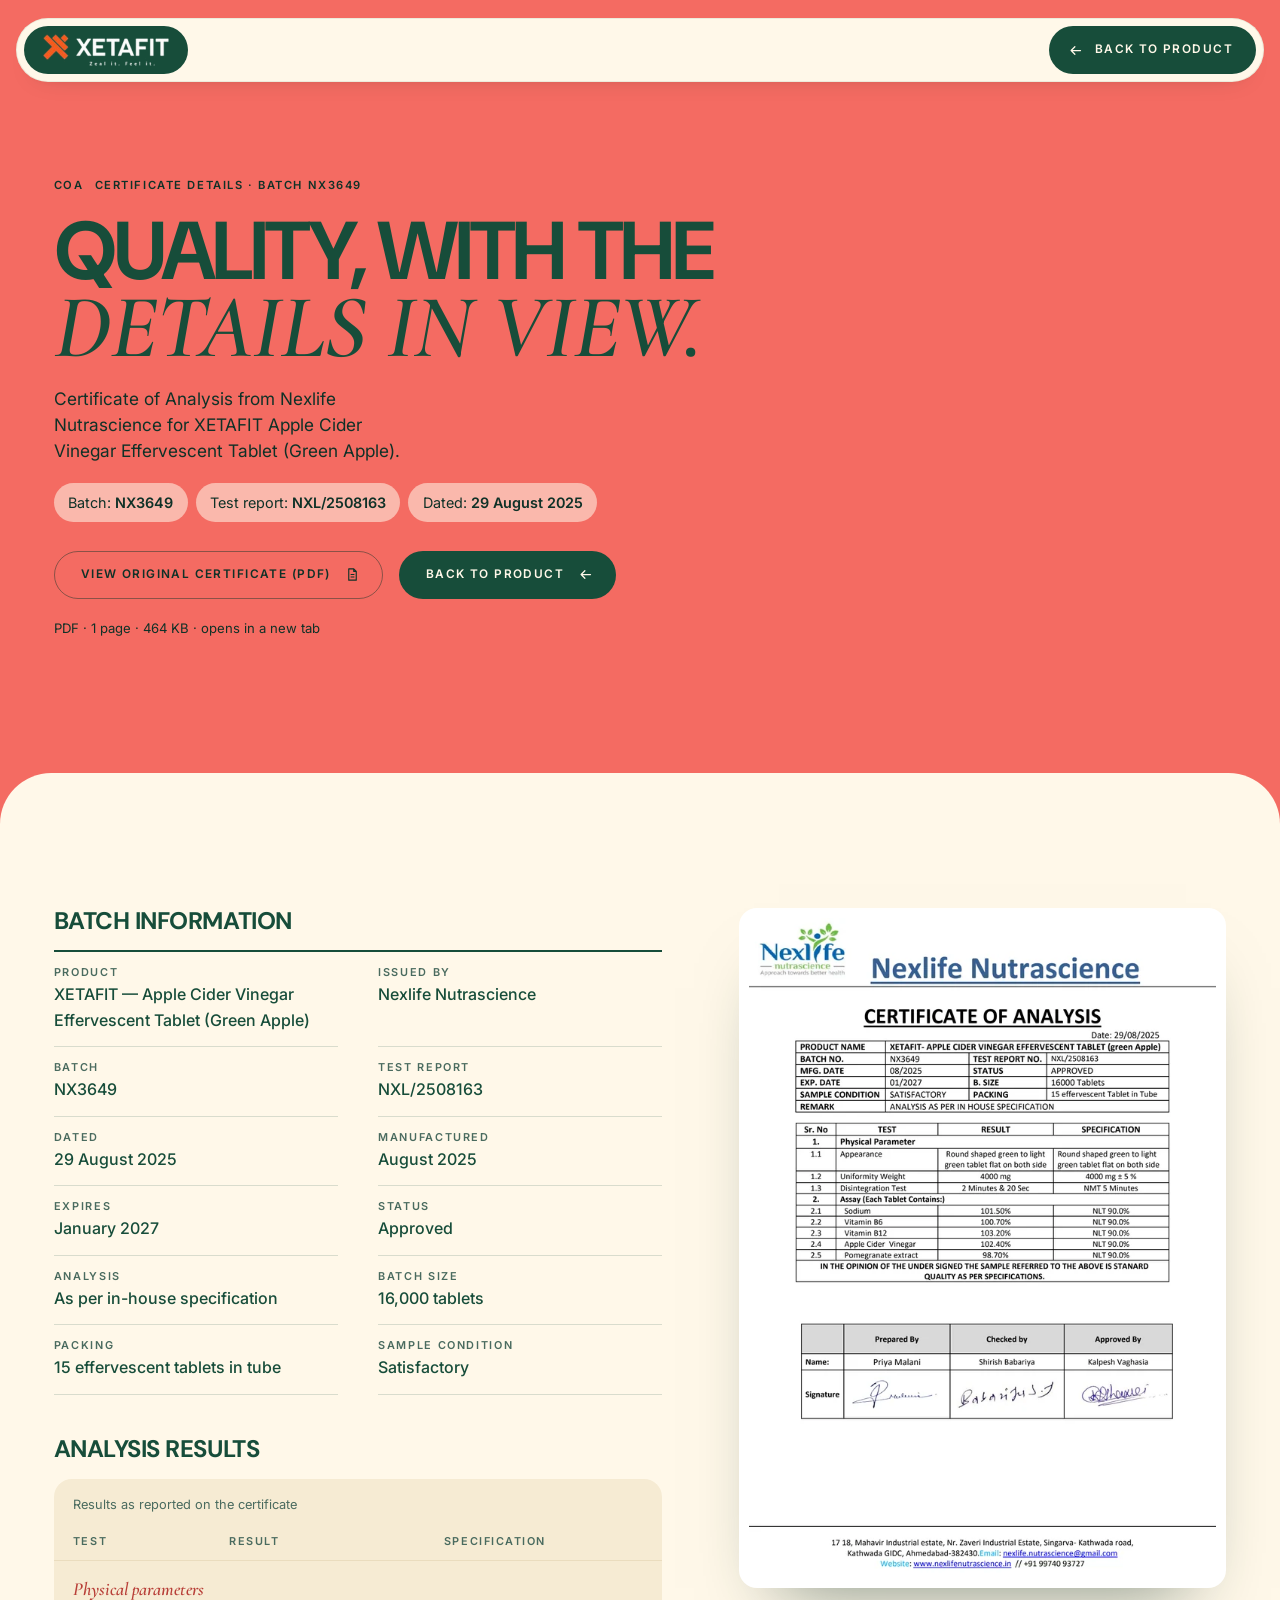
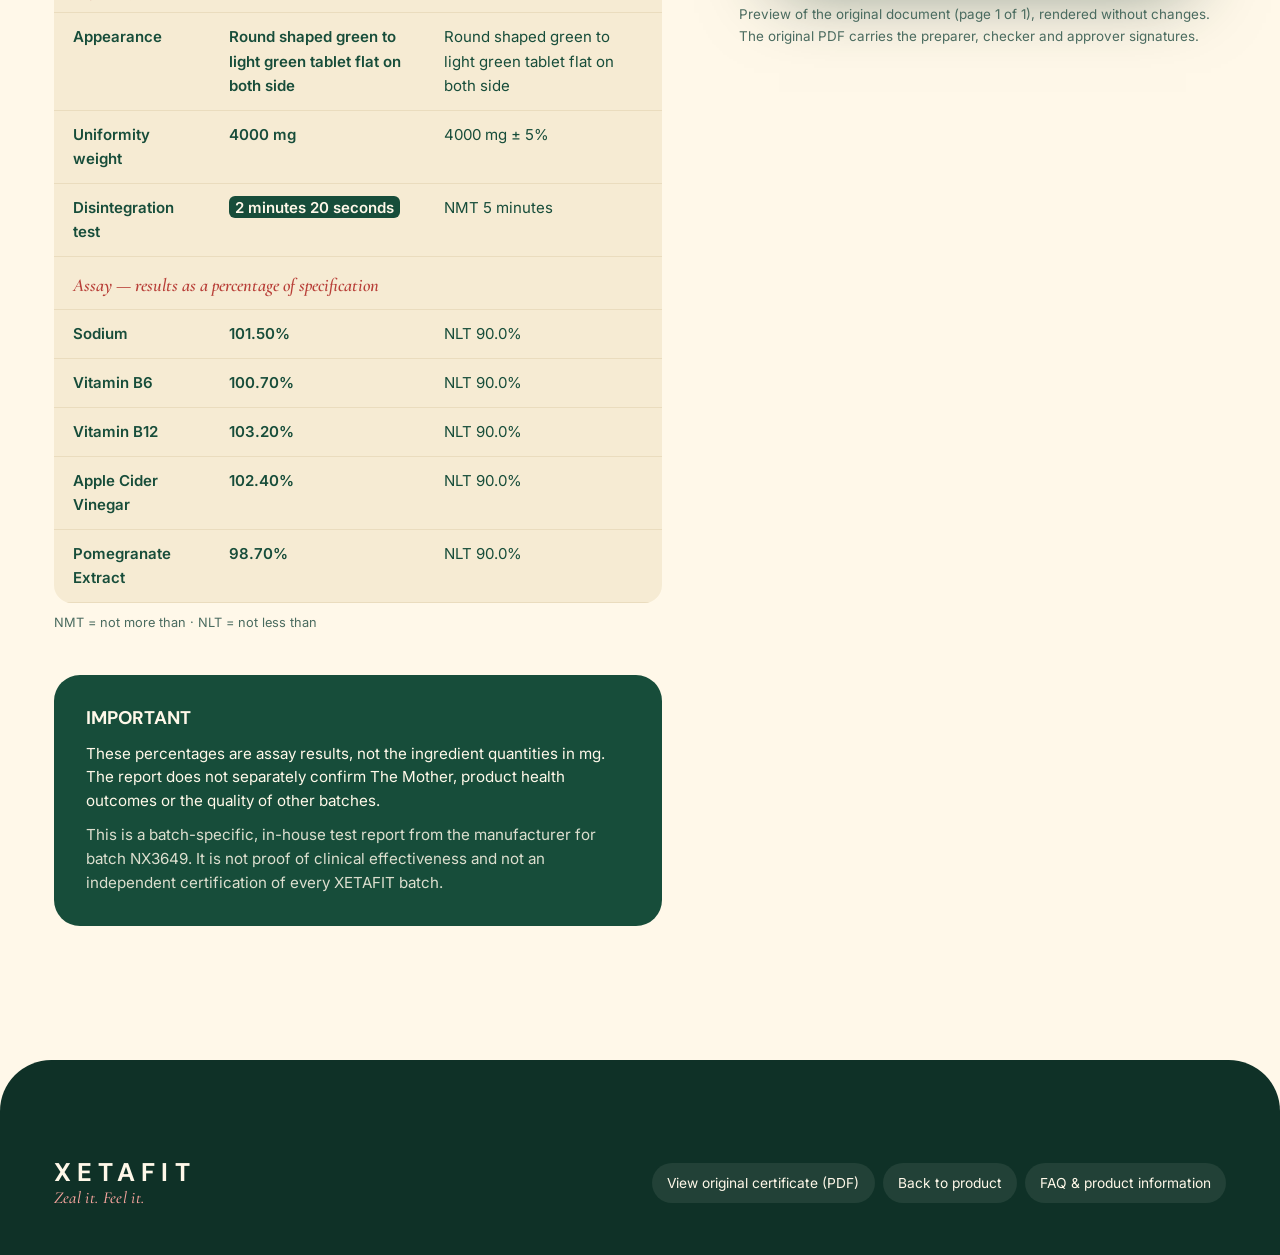
==== commit 1c171634: "Finalize official logo and header refinements for deployment" ====
--- a/certificate.html
+++ b/certificate.html
@@ -25,8 +25,8 @@
 </svg>
 
 <header class="nav">
-  <!-- LOGO PLACEHOLDER: swap for the official XETAFIT logo SVG -->
-  <a class="nav__brand" href="index.html" aria-label="XETAFIT — product page">XETAFIT</a>
+  <!-- Official XETAFIT logo (see index.html) -->
+  <a class="nav__brand" href="index.html" aria-label="XETAFIT — product page"><img src="assets/images/xetafit-logo.png" alt="XETAFIT" width="256" height="68" decoding="async"></a>
   <a class="nav__product" href="index.html#buy"><svg aria-hidden="true"><use href="#i-back"/></svg>Back to product</a>
 </header>
 
@@ -42,10 +42,10 @@
         <li>Dated: <strong>29 August 2025</strong></li>
       </ul>
       <div class="cta-row">
-        <a class="btn" href="assets/documents/xetafit-certificate-NX3649.pdf" type="application/pdf" target="_blank" rel="noopener">View original certificate (PDF)
+        <a class="btn btn--secondary" href="assets/documents/xetafit-certificate-NX3649.pdf" type="application/pdf" target="_blank" rel="noopener">View original certificate (PDF)
           <span class="btn__icon" aria-hidden="true"><svg><use href="#i-doc"/></svg><svg><use href="#i-doc"/></svg></span>
         </a>
-        <a class="btn btn--cream" href="index.html#buy">Back to product
+        <a class="btn" href="index.html#buy">Back to product
           <span class="btn__icon" aria-hidden="true"><svg><use href="#i-back"/></svg><svg><use href="#i-back"/></svg></span>
         </a>
       </div>
--- a/css/style.css
+++ b/css/style.css
@@ -66,7 +66,28 @@
   --motion-short: .22s;
   --motion-reveal: .75s;
   --label-gap: clamp(24px, 3vw, 40px);
-  --button-height: 52px;
+  /* Buttons: one system for the whole site (section 5) */
+  --btn-h: 48px;
+  --btn-pad-start: 26px;
+  --btn-pad-end: 22px;
+  --btn-gap: 14px;
+  --btn-radius: 999px;
+  --btn-font: 600 .74rem/1 var(--f-body);
+  --btn-tracking: .12em;
+  --btn-icon: 15px;
+  --btn-shift: 4px;                     /* arrow travel on hover */
+  --btn-dur: .24s;
+  --btn-ease: cubic-bezier(.22, 1, .36, 1);
+  --btn-primary-bg: var(--green);
+  --btn-primary-fg: var(--cream);
+  --btn-primary-bg-hover: var(--green-ink);
+  --btn-secondary-fg: var(--green);
+  --btn-secondary-line: rgba(23, 77, 58, .4);
+  --btn-secondary-bg-hover: rgba(23, 77, 58, .06);
+  --btn-disabled-bg: #5C7D70;
+  --btn-lift: 0 10px 22px -14px rgba(15, 49, 39, .5);
+  --focus-w: 2px;
+  --focus-offset: 3px;
   --ease-io: cubic-bezier(.65, 0, .35, 1);
 }
 
@@ -246,65 +267,105 @@
 
 /* 5. COMPONENTS ============================================================ */
 
-/* Buttons: pill + round icon well. Theme via --btn-bg / --btn-fg. */
-.btn {
-  --btn-bg: var(--green);
-  --btn-fg: var(--cream);
+/* Buttons: one premium system for every CTA on the site.
+   .btn                primary: purchase actions (Buy now, Add to cart, Get your 4-pack)
+   .btn--secondary     quieter: information (View certificate, the original PDF)
+   .nav__product       the header button: the primary style at header height
+   A plain arrow, no icon well. On dark surfaces (.sec--green, .final-card) the
+   tokens invert, so the primary button is cream with green text there. */
+.btn,
+.nav__product {
+  --btn-bg: var(--btn-primary-bg);
+  --btn-fg: var(--btn-primary-fg);
+  --btn-line: transparent;
+  --shift: var(--btn-shift);
   display: inline-flex;
   align-items: center;
-  justify-content: space-between;
-  gap: 1rem;
-  min-height: 56px;
-  padding: 6px 6px 6px 1.65rem;
-  border: 0;
-  border-radius: 999px;
+  justify-content: center;
+  gap: var(--btn-gap);
+  min-height: var(--btn-h);
+  padding: 0 var(--btn-pad-end) 0 var(--btn-pad-start);
+  border: 1px solid var(--btn-line);
+  border-radius: var(--btn-radius);
   background: var(--btn-bg);
   color: var(--btn-fg);
-  font: 600 .8rem/1 var(--f-body);
-  letter-spacing: .12em;
+  font: var(--btn-font);
+  letter-spacing: var(--btn-tracking);
   text-transform: uppercase;
   text-decoration: none;
+  white-space: nowrap;
   cursor: pointer;
-  transition: translate .45s var(--ease), box-shadow .45s var(--ease), background-color .3s;
-}
-.btn__icon {
-  position: relative;
-  display: grid;
-  place-items: center;
+  transition: background-color var(--btn-dur) var(--btn-ease), border-color var(--btn-dur) var(--btn-ease),
+              color var(--btn-dur) var(--btn-ease), box-shadow var(--btn-dur) var(--btn-ease),
+              translate var(--btn-dur) var(--btn-ease);
+}
+.btn--secondary {
+  --btn-bg: transparent;
+  --btn-fg: var(--btn-secondary-fg);
+  --btn-line: var(--btn-secondary-line);
+}
+.btn--block { width: 100%; }
+
+.btn__icon { display: grid; place-items: center; flex: none; width: var(--btn-icon); height: var(--btn-icon); }
+.btn__icon svg,
+.nav__product svg {
+  display: block;
   flex: none;
-  width: 44px;
-  height: 44px;
-  overflow: hidden;
-  border-radius: 50%;
-  background: var(--btn-fg);
-  color: var(--btn-bg);
-}
-.btn__icon svg {
-  grid-area: 1 / 1;
-  width: 17px;
-  height: 17px;
-  transition: translate .5s var(--ease);
-}
-.btn__icon svg + svg { translate: -260% 0; }
-.btn:hover { translate: 0 -2px; box-shadow: 0 16px 30px -16px rgba(15, 49, 39, .55); }
-.btn:hover .btn__icon svg { translate: 260% 0; }
-.btn:hover .btn__icon svg + svg { translate: 0 0; }
-.btn:active { translate: 0 0; }
-
-.btn--cream { --btn-bg: var(--cream); --btn-fg: var(--green); }
-.btn--coral { --btn-bg: var(--coral); --btn-fg: var(--green-ink); }
-.btn--block { width: 100%; }
-
-.btn:disabled,
-.btn[aria-disabled="true"] {
+  width: var(--btn-icon);
+  height: var(--btn-icon);
+  transition: translate var(--btn-dur) var(--btn-ease);
+}
+.btn__icon svg + svg { display: none; }          /* second copy left over from the old slide-through icon */
+/* arrows travel in their own direction; document and plus icons stay put */
+.btn__icon:has(use[href="#i-back"]), .nav__product:has(use[href="#i-back"]) { --shift: calc(-1 * var(--btn-shift)); }
+.btn__icon:has(use[href="#i-doc"]), .btn__icon:has(use[href="#i-plus"]) { --shift: 0px; }
+
+/* hover and keyboard focus give the same feedback */
+.btn:hover, .btn:focus-visible,
+.nav__product:hover, .nav__product:focus-visible {
+  --btn-bg: var(--btn-primary-bg-hover);
+  translate: 0 -1px;
+  box-shadow: var(--btn-lift);
+}
+.btn--secondary:hover, .btn--secondary:focus-visible {
+  --btn-bg: var(--btn-secondary-bg-hover);
+  --btn-line: var(--btn-secondary-fg);
+  box-shadow: none;
+}
+.btn:hover .btn__icon svg, .btn:focus-visible .btn__icon svg,
+.nav__product:hover svg, .nav__product:focus-visible svg { translate: var(--shift) 0; }
+.btn:active, .nav__product:active { translate: 0 0; box-shadow: none; }
+.btn:focus-visible, .nav__product:focus-visible {
+  outline: var(--focus-w) solid var(--focus, var(--green));
+  outline-offset: var(--focus-offset);
+}
+
+.btn:disabled, .btn:disabled:hover,
+.btn[aria-disabled="true"], .btn[aria-disabled="true"]:hover {
+  --btn-bg: var(--btn-disabled-bg);
+  --btn-fg: var(--cream);
   cursor: not-allowed;
   translate: none;
   box-shadow: none;
-  --btn-bg: #5C7D70;
-}
-.btn:disabled .btn__icon svg,
-.btn:disabled:hover .btn__icon svg { translate: 0 0; }
-.btn:disabled .btn__icon svg + svg { display: none; }
+}
+.btn:disabled .btn__icon svg, .btn[aria-disabled="true"] .btn__icon svg { translate: none; }
+
+/* dark surfaces: the primary button inverts so it never disappears into the green */
+.sec--green, .final-card {
+  --btn-primary-bg: var(--cream);
+  --btn-primary-fg: var(--green);
+  --btn-primary-bg-hover: var(--cream-2);
+  --btn-secondary-fg: var(--cream);
+  --btn-secondary-line: rgba(255, 248, 233, .5);
+  --btn-secondary-bg-hover: rgba(255, 248, 233, .1);
+  --btn-lift: none;
+}
+/* coral surfaces: forest green text is only 3.3:1 on coral, so quiet buttons use the deeper ink (4.8:1) */
+.sec--coral {
+  --btn-secondary-fg: var(--green-ink);
+  --btn-secondary-line: rgba(15, 49, 39, .45);
+  --btn-secondary-bg-hover: rgba(15, 49, 39, .07);
+}
 
 .cta-row { display: flex; flex-wrap: wrap; align-items: center; gap: .9rem 1rem; }
 
@@ -404,6 +465,9 @@
 
 /* 6. NAVIGATION: one quiet, floating surface ============================== */
 .nav {
+  --focus: var(--green);
+  --nav-item-h: 48px;
+  --logo-h: 34px;
   position: fixed;
   z-index: 60;
   top: 18px;
@@ -412,56 +476,61 @@
   display: flex;
   align-items: center;
   justify-content: space-between;
-  gap: 16px;
-  min-height: 68px;
-  padding: 9px 12px 9px 24px;
-  border: 1px solid rgba(255, 248, 233, .8);
+  gap: 20px;
+  min-height: 64px;
+  padding: 7px;
+  border: 1px solid rgba(23, 77, 58, .08);
   border-radius: 999px;
-  background: rgba(255, 248, 233, .96);
-  box-shadow: 0 4px 8px rgba(15, 49, 39, .025), 0 16px 40px -20px rgba(15, 49, 39, .24);
-}
-.nav__brand, .nav__product {
+  background: var(--cream);
+  box-shadow: 0 2px 4px rgba(15, 49, 39, .025), 0 12px 28px -22px rgba(15, 49, 39, .28);
+}
+/* The official logo (assets/images/xetafit-logo.png, cut from the brand's own artwork,
+   never redrawn). Its white wordmark needs a dark ground, so it sits on a compact
+   forest-green plate whose curve follows the header's rounded end. */
+.nav__brand {
   display: inline-flex;
   align-items: center;
   justify-content: center;
-  min-height: 46px;
+  flex: none;
+  height: var(--nav-item-h);
+  padding-inline: 18px;
+  border-radius: var(--btn-radius);
+  background: var(--green);
   text-decoration: none;
-  transition: background-color .22s, color .22s, box-shadow .22s;
-}
-.nav__brand {
-  color: var(--green);
-  font: 700 1.08rem/1 var(--f-display);
-  letter-spacing: .19em;
-  border-radius: 8px;
-}
-.nav__brand:hover { color: var(--green-ink); }
+  transition: background-color var(--btn-dur) var(--btn-ease);
+}
+.nav__brand img {
+  display: block;
+  width: auto;
+  height: var(--logo-h);
+  aspect-ratio: 256 / 68;
+  object-fit: contain;
+}
+.nav__brand:hover { background: var(--green-ink); }
+.nav__brand:focus-visible { outline: var(--focus-w) solid var(--focus); outline-offset: var(--focus-offset); }
 .nav__product {
-  gap: 20px;
-  padding-inline: 22px;
-  border-radius: 999px;
-  background: var(--green);
-  color: var(--cream);
-  font: 600 .8rem/1 var(--f-body);
-}
-.nav__product svg { width: 16px; height: 16px; transition: transform .22s var(--ease); }
-.nav__product:hover { background: var(--green-ink); box-shadow: 0 4px 12px rgba(15, 49, 39, .16); }
-.nav__product:hover svg { transform: translateX(2px); }
+  --btn-h: var(--nav-item-h);
+  --btn-pad-start: 22px;
+  --btn-pad-end: 20px;
+  --btn-gap: 12px;
+  flex: none;
+}
 .nav__links { display: none; }
-.nav__links ul { display: flex; align-items: center; gap: 2px; }
+.nav__links ul { display: flex; align-items: center; gap: 4px; }
 .nav__links a {
   display: flex;
   align-items: center;
-  min-height: 44px;
+  min-height: 42px;
   padding-inline: 14px;
   border-radius: 999px;
   color: var(--green);
-  font: 500 .78rem/1 var(--f-body);
+  font: 500 .77rem/1 var(--f-body);
   text-decoration: none;
   white-space: nowrap;
-  transition: background-color .22s, color .22s;
-}
-.nav__links a:hover { background: var(--cream-3); color: var(--green-ink); }
-.nav :focus-visible { outline: 2px solid var(--green); outline-offset: 4px; }
+  transition: background-color var(--btn-dur) var(--btn-ease), color var(--btn-dur) var(--btn-ease);
+}
+.nav__links a:hover { background: rgba(23, 77, 58, .07); color: var(--green-ink); }
+.nav__links a:focus-visible { outline: var(--focus-w) solid var(--focus); outline-offset: 2px; }
 
 /* 7. 01 HERO =============================================================== */
 .hero {
@@ -1492,8 +1561,7 @@
 
 /* 21. CERTIFICATE PAGE (certificate.html) ================================== */
 .cert-page { background: var(--cream); }
-.cert-page .nav__product { gap: .5rem; grid-column: 3; }
-.cert-page .nav__product svg { width: 16px; height: 16px; }
+.cert-page .nav__product { grid-column: 3; --btn-pad-start: 18px; --btn-pad-end: 22px; }   /* icon first */
 
 .cert-hero {
   padding-top: calc(var(--nav-h) + clamp(56px, 9vw, 110px));
@@ -1633,23 +1701,6 @@
 .hero__intro .pack-chip strong { font-size: .88rem; }
 .hero__intro .pack-chip span { color: var(--green-ink); letter-spacing: 0; }
 
-.btn {
-  min-height: var(--button-height);
-  gap: 28px;
-  padding: 8px 15px 8px 25px;
-  border: 1px solid transparent;
-  font-size: .88rem;
-  letter-spacing: .025em;
-  text-transform: none;
-  box-shadow: none;
-  transition: background-color .22s, translate .22s var(--ease), box-shadow .22s;
-}
-.btn__icon { width: 30px; height: 30px; background: transparent; color: inherit; border-radius: 0; }
-.btn__icon svg + svg { display: none; }
-.btn:hover .btn__icon svg { translate: 3px 0; }
-.btn:hover { translate: 0 -1px; box-shadow: none; filter: brightness(.94); }
-.hero .btn:hover { background: var(--green-ink); }
-.btn:disabled { box-shadow: none; }
 .tab--a { width: 21cqh; }
 .tab--b { width: 17cqh; }
 
@@ -1660,11 +1711,6 @@
 .hero__stage > *, .sec-head > *, .final-card > *, .ing__grid > * { min-width: 0; }
 .hero__meta { align-items: stretch; }
 .hero__meta span { font-size: .78rem; }
-.btn { --btn-bg: var(--green); --btn-fg: var(--cream); text-transform: uppercase; font-size: .76rem; letter-spacing: .07em; }
-.btn--secondary { --btn-bg: transparent; --btn-fg: var(--cream); border-color: currentColor; }
-.final__copy .btn { border-color: rgba(255, 248, 233, .45); }
-.btn__icon { width: 22px; height: 22px; }
-.nav { box-shadow: 0 8px 28px -20px rgba(15, 49, 39, .25); }
 .bigtype { pointer-events: none; }
 .doc__paper { rotate: -1deg; box-shadow: 0 18px 40px -26px rgba(0, 0, 0, .4); }
 .doc__paper:hover { rotate: 0deg; translate: 0 -2px; }
@@ -1803,48 +1849,3 @@
   pointer-events: none;
 }
 
-/* Buttons: hover in 180-250 ms */
-.btn__icon svg { transition-duration: .22s; }
-
-/* Landing header polish; certificate-page navigation is preserved. */
-.nav--landing {
-  min-height: 64px;
-  padding: 7px 9px 7px 10px;
-  gap: 20px;
-  background: var(--cream);
-  border: 1px solid rgba(23, 77, 58, .08);
-  box-shadow: 0 2px 4px rgba(15, 49, 39, .025), 0 12px 28px -22px rgba(15, 49, 39, .28);
-}
-.nav--landing .nav__brand {
-  min-height: 46px;
-  padding-inline: 18px;
-  border-radius: 999px;
-  background: var(--green);
-  color: var(--cream);
-  font-size: .94rem;
-  letter-spacing: .18em;
-}
-/* The original official asset can be inserted without crop, tint or stretching. */
-.nav--landing .nav__brand img { display: block; width: 142px; max-height: 36px; height: auto; object-fit: contain; }
-.nav--landing .nav__brand:hover { background: var(--green-ink); }
-.nav--landing .nav__links ul { gap: 4px; }
-.nav--landing .nav__links a { min-height: 42px; padding-inline: 14px; font-size: .77rem; transition: background-color .24s var(--ease), color .24s var(--ease); }
-.nav--landing .nav__links a:hover { background: rgba(23, 77, 58, .07); }
-.nav--landing .nav__product {
-  min-height: 46px;
-  gap: 18px;
-  padding: 0 10px 0 22px;
-  border: 1px solid rgba(255, 248, 233, .12);
-  background: var(--green);
-  color: var(--cream);
-  font-size: .79rem;
-  letter-spacing: .015em;
-  text-decoration: none;
-  box-shadow: inset 0 1px 0 rgba(255, 248, 233, .08);
-  transition: background-color .22s var(--ease), box-shadow .22s var(--ease);
-}
-.nav--landing .nav__product svg { box-sizing: content-box; width: 15px; height: 15px; padding: 8px; border-radius: 50%; background: rgba(255, 248, 233, .1); }
-.nav--landing .nav__product:hover { background: var(--green-ink); box-shadow: inset 0 1px 0 rgba(255, 248, 233, .12); }
-.nav--landing .nav__product:hover svg { transform: translateX(2px); }
-.nav--landing .nav__product:active { background: var(--green-2); }
-.nav--landing .nav__product:focus-visible { outline: 2px solid var(--green); outline-offset: 3px; }
--- a/css/responsive.css
+++ b/css/responsive.css
@@ -201,14 +201,14 @@
   .hero__title { align-self: center; text-align: center; }
 }
 @media (min-width: 960px) and (max-width: 1099px) {
-  .nav { grid-template-columns: auto 1fr auto; padding-left: 20px; gap: 12px; }
+  .nav { grid-template-columns: auto 1fr auto; gap: 12px; }
   .nav__links { justify-self: center; }
-  .nav__links a { padding-inline: 10px; font-size: .74rem; }
+  .nav__links a { padding-inline: 10px; font-size: .73rem; }
 }
 @media (max-width: 639px) {
-  .nav { top: 12px; min-height: 62px; padding: 7px 8px 7px 20px; }
-  .nav__brand { font-size: .95rem; }
-  .nav__product { padding-inline: 18px; gap: 12px; }
+  .nav { --nav-item-h: 44px; --logo-h: 30px; top: 12px; min-height: 60px; gap: 12px; }
+  .nav__brand { padding-inline: 14px; }
+  .nav__product { --btn-pad-start: 18px; --btn-pad-end: 16px; --btn-gap: 10px; }
   .hero { padding-top: 118px; }
   .hero__eyebrow { font-size: .6rem; letter-spacing: .08em; }
   .hero__title { margin-top: 1.5rem; }
@@ -251,13 +251,3 @@
   .hero .fizz-field i:nth-child(3n) { display: none; }   /* ~10 new bubbles a second on phones */
 }
 
-@media (min-width: 960px) and (max-width: 1099px) {
-  .nav--landing { gap: 12px; padding-left: 9px; }
-  .nav--landing .nav__links a { padding-inline: 10px; font-size: .73rem; }
-}
-@media (max-width: 639px) {
-  .nav--landing { min-height: 60px; padding: 6px 7px; gap: 12px; }
-  .nav--landing .nav__brand { min-height: 44px; padding-inline: 14px; font-size: .86rem; }
-  .nav--landing .nav__brand img { width: 120px; max-height: 32px; }
-  .nav--landing .nav__product { min-height: 44px; padding-left: 17px; gap: 12px; }
-}
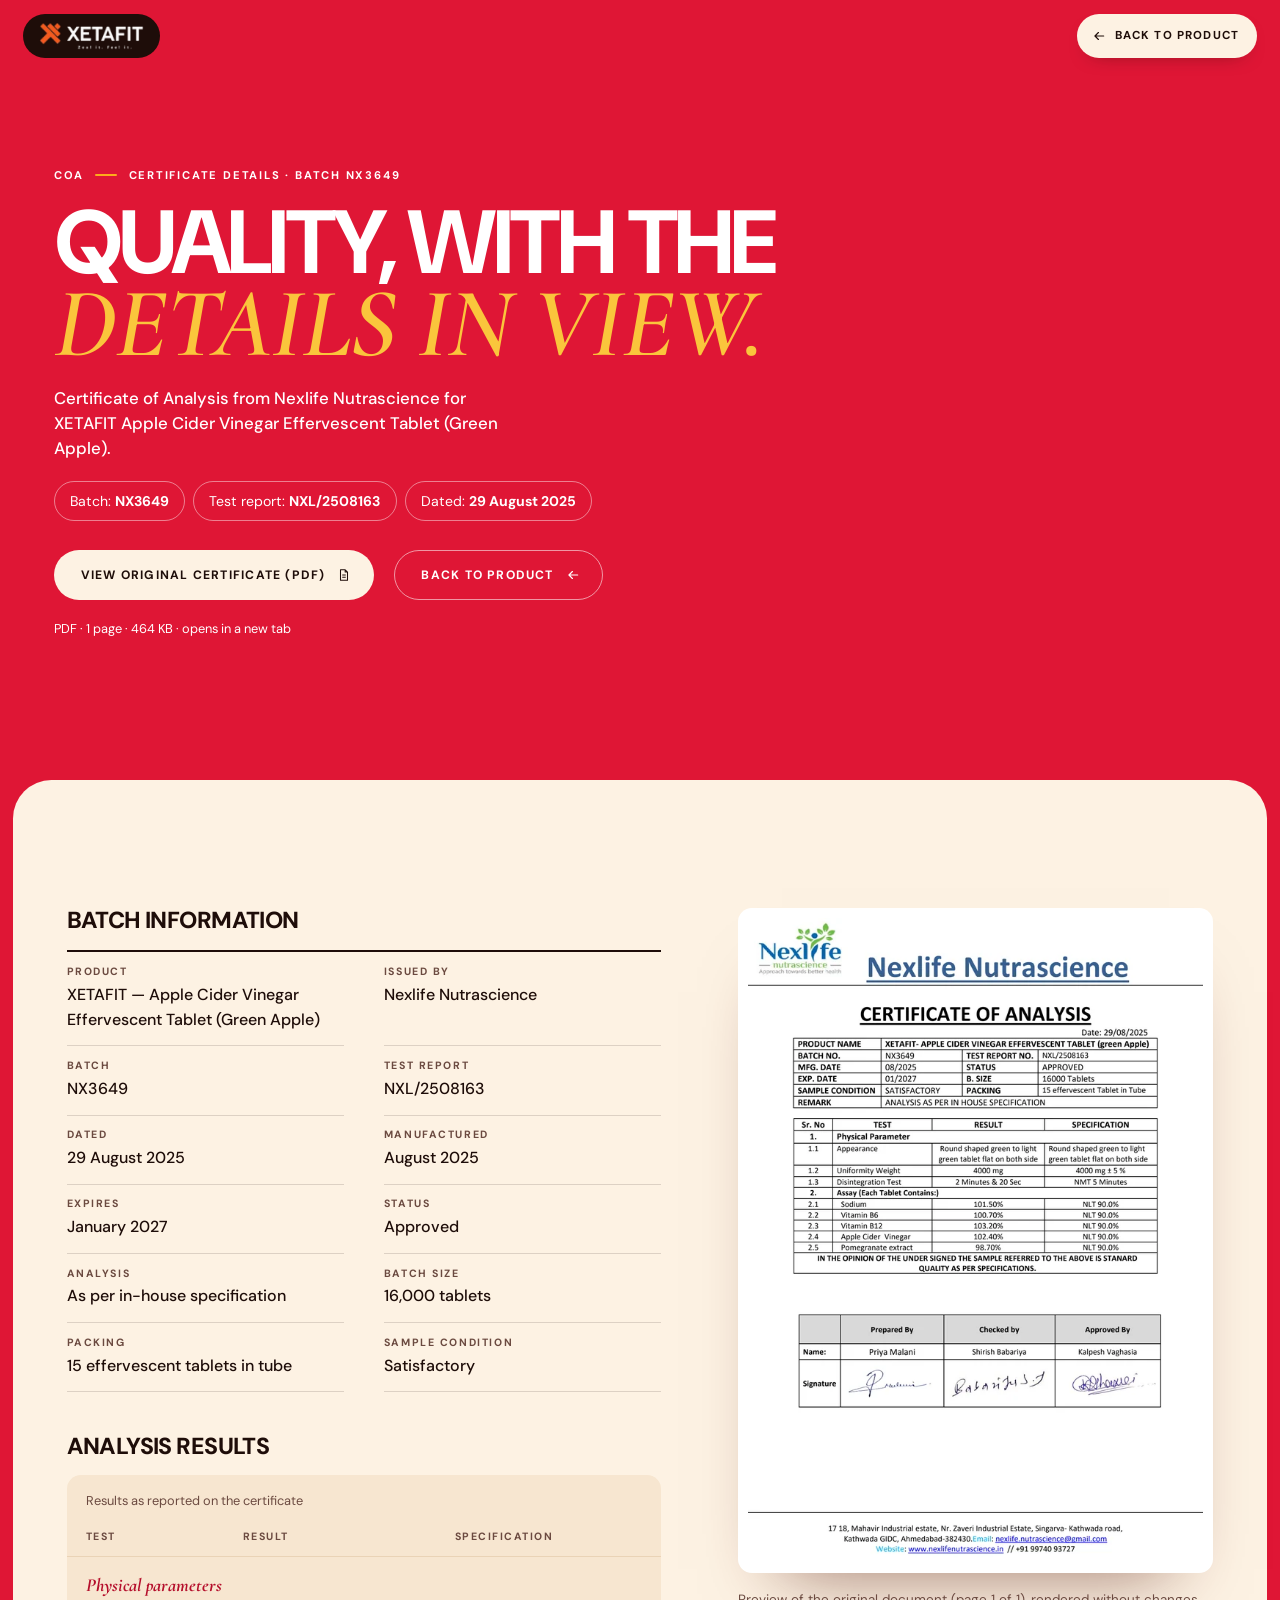
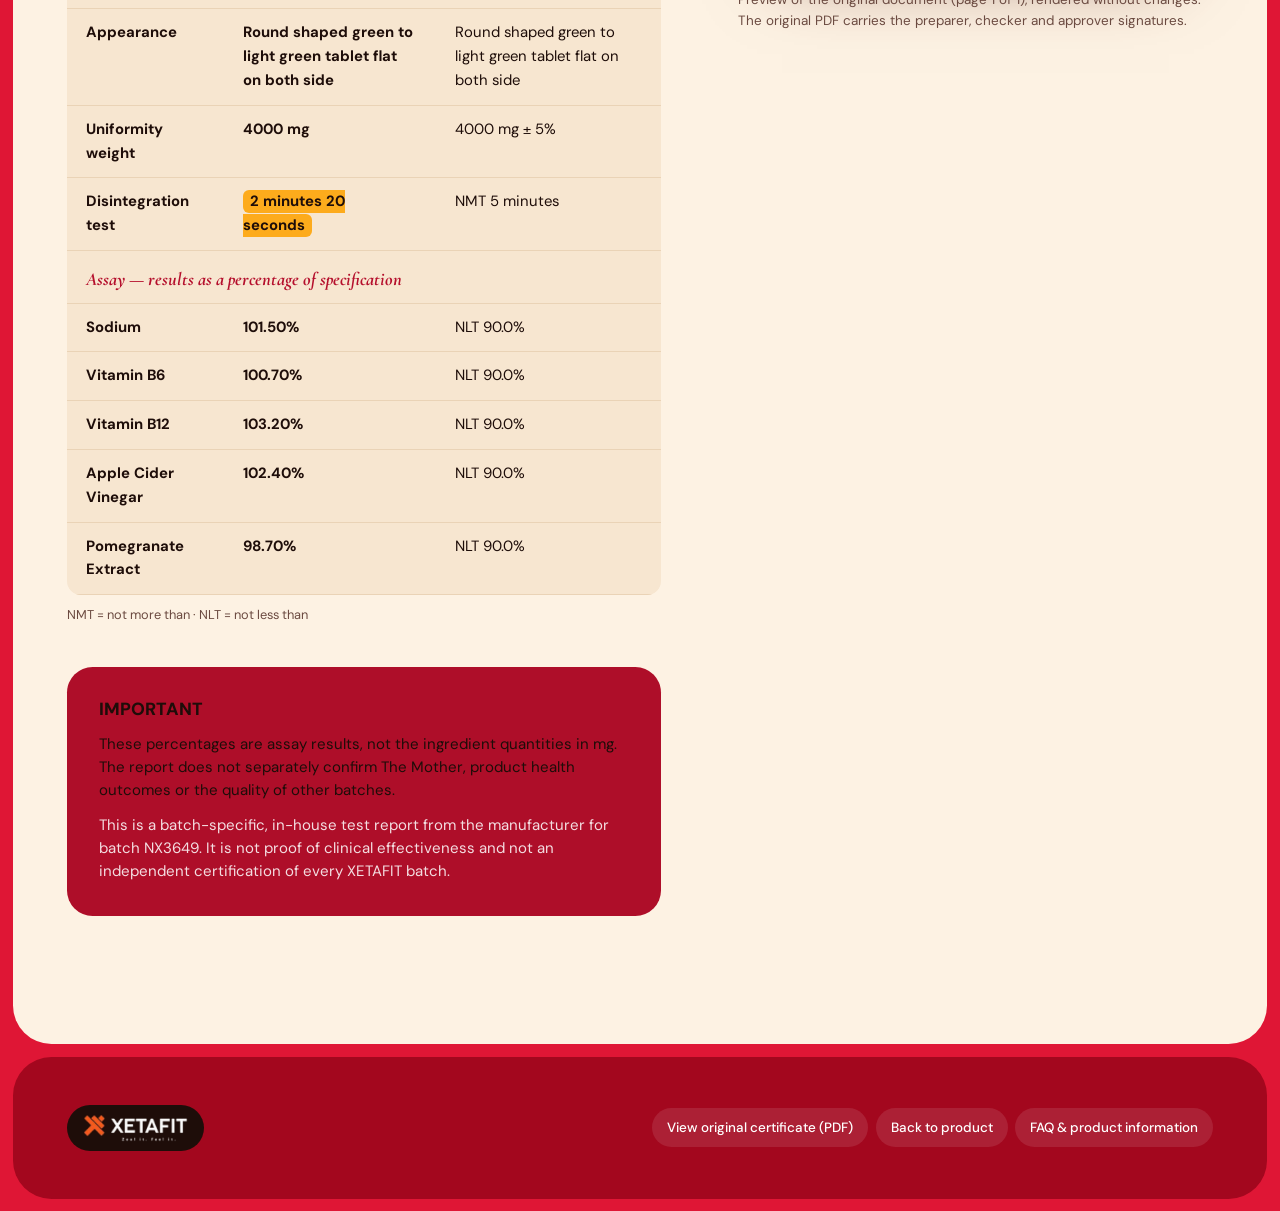
==== commit f174bdfc: "Refine XETAFIT product visuals and single-tablet Benefits animation" ====
--- a/certificate.html
+++ b/certificate.html
@@ -5,11 +5,11 @@
   <meta name="viewport" content="width=device-width, initial-scale=1, viewport-fit=cover">
   <title>Certificate of Analysis — Batch NX3649 · XETAFIT</title>
   <meta name="description" content="Certificate of Analysis from Nexlife Nutrascience for XETAFIT Apple Cider Vinegar Effervescent Tablet (Green Apple), batch NX3649, test report NXL/2508163, dated 29 August 2025.">
-  <meta name="theme-color" content="#F46B62">
-  <link rel="icon" href="data:image/svg+xml,%3Csvg xmlns='http://www.w3.org/2000/svg' viewBox='0 0 32 32'%3E%3Crect width='32' height='32' rx='9' fill='%23174D3A'/%3E%3Ccircle cx='16' cy='16' r='7' fill='%23F46B62'/%3E%3C/svg%3E">
+  <meta name="theme-color" content="#DF1635">
+  <link rel="icon" href="data:image/svg+xml,%3Csvg xmlns='http://www.w3.org/2000/svg' viewBox='0 0 32 32'%3E%3Crect width='32' height='32' rx='9' fill='%23DF1635'/%3E%3Ccircle cx='16' cy='16' r='7' fill='%23FDF2E3'/%3E%3C/svg%3E">
   <link rel="preconnect" href="https://fonts.googleapis.com">
   <link rel="preconnect" href="https://fonts.gstatic.com" crossorigin>
-  <link rel="stylesheet" href="https://fonts.googleapis.com/css2?family=Cormorant+Garamond:ital,wght@0,500;0,600;1,500;1,600&family=DM+Sans:opsz,wght@9..40,700&family=Inter:wght@400;500;600&display=swap">
+  <link rel="stylesheet" href="https://fonts.googleapis.com/css2?family=Cormorant+Garamond:ital,wght@0,500;0,600;1,500;1,600&family=DM+Sans:opsz,wght@9..40,400..900&display=swap">
   <link rel="stylesheet" href="css/style.css">
   <link rel="stylesheet" href="css/responsive.css">
   <link rel="stylesheet" href="css/animations.css">
@@ -24,16 +24,18 @@
   <symbol id="i-doc" viewBox="0 0 24 24"><path d="M6 3h8l4 4v14H6z M14 3v4h4 M9 12h6 M9 16h6" fill="none" stroke="currentColor" stroke-width="1.8" stroke-linejoin="round"/></symbol>
 </svg>
 
-<header class="nav">
+<header class="hdr hdr--simple">
   <!-- Official XETAFIT logo (see index.html) -->
-  <a class="nav__brand" href="index.html" aria-label="XETAFIT — product page"><img src="assets/images/xetafit-logo.png" alt="XETAFIT" width="256" height="68" decoding="async"></a>
-  <a class="nav__product" href="index.html#buy"><svg aria-hidden="true"><use href="#i-back"/></svg>Back to product</a>
+  <a class="hdr__brand" href="index.html" aria-label="XETAFIT — product page"><img src="assets/images/xetafit-logo.png" alt="XETAFIT" width="256" height="68" decoding="async"></a>
+  <div class="hdr__actions">
+    <a class="hdr__cta hdr__cta--back" href="index.html#buy"><svg aria-hidden="true"><use href="#i-back"/></svg>Back to product</a>
+  </div>
 </header>
 
 <main id="main">
-  <section class="sec sec--coral cert-hero" aria-labelledby="cert-title">
+  <section class="sec cert-hero" aria-labelledby="cert-title">
     <div class="wrap">
-      <p class="label"><span class="label__n">COA</span>Certificate details · Batch NX3649</p>
+      <p class="eyebrow"><span class="eyebrow__n">COA</span>Certificate details · Batch NX3649</p>
       <h1 class="cert-hero__title" id="cert-title">QUALITY, WITH THE <em>DETAILS IN VIEW.</em></h1>
       <p class="lead">Certificate of Analysis from Nexlife Nutrascience for XETAFIT Apple Cider Vinegar Effervescent Tablet (Green Apple).</p>
       <ul class="cert-hero__facts">
@@ -42,18 +44,19 @@
         <li>Dated: <strong>29 August 2025</strong></li>
       </ul>
       <div class="cta-row">
-        <a class="btn btn--secondary" href="assets/documents/xetafit-certificate-NX3649.pdf" type="application/pdf" target="_blank" rel="noopener">View original certificate (PDF)
-          <span class="btn__icon" aria-hidden="true"><svg><use href="#i-doc"/></svg><svg><use href="#i-doc"/></svg></span>
+        <a class="btn btn--cream btn--lg" href="assets/documents/xetafit-certificate-NX3649.pdf" type="application/pdf" target="_blank" rel="noopener">View original certificate (PDF)
+          <span class="btn__icon" aria-hidden="true"><svg><use href="#i-doc"/></svg></span>
         </a>
-        <a class="btn" href="index.html#buy">Back to product
-          <span class="btn__icon" aria-hidden="true"><svg><use href="#i-back"/></svg><svg><use href="#i-back"/></svg></span>
+        <a class="btn btn--ghost btn--lg" href="index.html#buy">Back to product
+          <span class="btn__icon" aria-hidden="true"><svg><use href="#i-back"/></svg></span>
         </a>
       </div>
       <p class="cert-hero__file">PDF · 1 page · 464 KB · opens in a new tab</p>
     </div>
   </section>
 
-  <section class="sec sec--cream cert-body" aria-label="Certificate of Analysis details">
+  <section class="sec sec--panel cert-body" aria-label="Certificate of Analysis details">
+    <div class="panel panel--cream">
     <div class="wrap">
       <div class="cert-body__main">
 
@@ -116,12 +119,13 @@
         <figcaption>Preview of the original document (page 1 of 1), rendered without changes. The original PDF carries the preparer, checker and approver signatures.</figcaption>
       </figure>
     </div>
+    </div>
   </section>
 </main>
 
 <footer class="site-footer">
   <div class="wrap site-footer__inner">
-    <p class="site-footer__brand">XETAFIT<span>Zeal it. Feel it.</span></p>
+    <a class="site-footer__brand" href="index.html" aria-label="XETAFIT — product page"><img src="assets/images/xetafit-logo.png" alt="XETAFIT" width="256" height="68" loading="lazy" decoding="async"></a>
     <ul class="site-footer__links">
       <li><a href="assets/documents/xetafit-certificate-NX3649.pdf" target="_blank" rel="noopener">View original certificate (PDF)</a></li>
       <li><a href="index.html#buy">Back to product</a></li>
--- a/css/style.css
+++ b/css/style.css
@@ -1,94 +1,60 @@
 /* ==========================================================================
    XETAFIT — style.css
-   Design system + mobile-first layout. Wider layouts live in responsive.css,
-   all motion lives in animations.css (loaded last).
-
-    1. Tokens
-    2. Base
-    3. Layout primitives (wrap, section sheets, themes)
-    4. Typography
-    5. Components (buttons, pack chip, ticks, notes)
-    6. Navigation
-    7. 01 Hero
-    8. 02 The switch
-    9. 03 Product + purchase
-   10. 04 How it works
-   11. Glass (shared by 04 and 12)
-   12. 05 Benefits
-   13. 06 Ingredients + product facts
-   14. 07 Lifestyle
-   15. 08 Comparison
-   16. 09 Reviews
-   17. 10 Test report
-   18. 11 FAQ
-   19. 12 Final
-   20. Footer
-   21. Certificate page (certificate.html)
+   Reference-led rebuild: saturated red page, deep burgundy contrast panels,
+   warm cream product surfaces, golden purchase accents, heavy sans display
+   type with an editorial serif.
+
+   Phone-first. Wider compositions live in responsive.css; every animation
+   lives in animations.css (loaded last).
+
+    1. Tokens            9. 03 Product + purchase   17. 11 FAQ
+    2. Base             10. 04 How it works         18. 12 Final
+    3. Layout           11. 05 Benefits             19. Footer
+    4. Typography       12. 06 Ingredients          20. Certificate page
+    5. Components       13. 07 Lifestyle            21. Motion wrappers
+    6. Header + menu    14. 08 Comparison
+    7. 01 Hero          15. 09 Reviews
+    8. 02 The switch    16. 10 Quality
    ========================================================================== */
 
 /* 1. TOKENS ================================================================ */
 :root {
-  /* Brand colours (the three principal colours) */
-  --coral: #F46B62;          /* Grapefruit Coral  */
-  --green: #174D3A;          /* Deep Forest Green */
-  --cream: #FFF8E9;          /* Warm Cream        */
-
-  /* Tonal steps of the same three colours (contrast-checked) */
-  --coral-deep: #C2423B;     /* inset panels on coral; cream text 4.8:1      */
-  --coral-ink:  #B83F38;     /* coral text on cream, 5.2:1                   */
-  --coral-soft: #F7A59E;     /* coral accent text on green, 5.0:1            */
-  --green-ink:  #0F3127;     /* body text on coral, 4.8:1                    */
-  --green-2:    #1E5A45;     /* raised panels on green                       */
-  --muted:      #4A6B5F;     /* secondary text on cream, 5.6:1               */
-  --cream-2:    #F6EBD3;     /* cards on cream                               */
-  --cream-3:    #EADCBE;     /* hairlines / pressed states on cream          */
+  /* Colour, sampled from the reference frames */
+  --red: #DF1635;            /* page + open sections                         */
+  --burgundy: #AE0E29;       /* contrast panels                              */
+  --burgundy-deep: #A3071E;  /* navigation capsules, footer                  */
+  --cream: #FDF2E3;          /* product cards, readable surfaces             */
+  --cream-2: #F7E6D0;        /* inset areas on cream                         */
+  --cream-3: #EAD3B6;        /* hairlines, disabled fills on cream           */
+  --gold: #FDAB1C;           /* purchase buttons (ink text 9.9:1)            */
+  --gold-hi: #FAC53C;        /* large accents on red (3.1:1), any size on burgundy (4.5:1) */
+  --ink: #1E0D09;            /* text on cream (17:1), logo plate             */
+  --ink-soft: #6B4A40;       /* secondary text on cream (7.1:1)              */
+  --red-ink: #B50F2C;        /* red text on cream (6.1:1)                    */
+  --white: #FFFFFF;          /* text on red (4.9:1) and burgundy (7.3:1)     */
+  --type-ghost: rgba(255, 255, 255, .13);   /* oversized background lettering */
 
   /* Type */
-  --f-display: "DM Sans", "Helvetica Neue", Arial, sans-serif;
+  --f-sans: "DM Sans", "Helvetica Neue", Arial, sans-serif;
   --f-serif: "Cormorant Garamond", "Cormorant", Garamond, Georgia, serif;
-  --f-body: "Inter", system-ui, -apple-system, "Segoe UI", Roboto, sans-serif;
+  --text-h2: clamp(2.35rem, 9.6vw, 3.4rem);
+  --text-lead: clamp(1.05rem, 1.25vw, 1.2rem);
 
   /* Space + shape */
-  --gutter: clamp(16px, 4.2vw, 56px);
-  --max: 1280px;
-  --pad-y: clamp(84px, 10.5vw, 150px);
-  --r-sheet: clamp(28px, 4vw, 56px);
-  --r-lg: clamp(26px, 3vw, 44px);
-  --r-md: 26px;
-  --r-sm: 18px;
-  --nav-h: 68px;
+  --gutter: clamp(18px, 4.2vw, 56px);
+  --max: 1240px;
+  --pad-y: clamp(76px, 10vw, 144px);
+  --inset: clamp(8px, 1vw, 14px);           /* panels sit just inside the page edge */
+  --r-panel: clamp(26px, 3vw, 40px);
+  --r-card: clamp(20px, 2vw, 26px);
+  --r-sm: 14px;
+  --hdr-top: 14px;
+  --hdr-item: 44px;
 
   /* Motion */
   --ease: cubic-bezier(.22, 1, .36, 1);
-  --text-label: .7rem;
-  --text-body: 1rem;
-  --text-display: clamp(2.45rem, 5.4vw, 5.1rem);
-  --motion-short: .22s;
-  --motion-reveal: .75s;
-  --label-gap: clamp(24px, 3vw, 40px);
-  /* Buttons: one system for the whole site (section 5) */
-  --btn-h: 48px;
-  --btn-pad-start: 26px;
-  --btn-pad-end: 22px;
-  --btn-gap: 14px;
-  --btn-radius: 999px;
-  --btn-font: 600 .74rem/1 var(--f-body);
-  --btn-tracking: .12em;
-  --btn-icon: 15px;
-  --btn-shift: 4px;                     /* arrow travel on hover */
-  --btn-dur: .24s;
-  --btn-ease: cubic-bezier(.22, 1, .36, 1);
-  --btn-primary-bg: var(--green);
-  --btn-primary-fg: var(--cream);
-  --btn-primary-bg-hover: var(--green-ink);
-  --btn-secondary-fg: var(--green);
-  --btn-secondary-line: rgba(23, 77, 58, .4);
-  --btn-secondary-bg-hover: rgba(23, 77, 58, .06);
-  --btn-disabled-bg: #5C7D70;
-  --btn-lift: 0 10px 22px -14px rgba(15, 49, 39, .5);
-  --focus-w: 2px;
-  --focus-offset: 3px;
   --ease-io: cubic-bezier(.65, 0, .35, 1);
+  --dur-hover: .24s;
 }
 
 /* 2. BASE ================================================================== */
@@ -97,14 +63,15 @@
 html {
   -webkit-text-size-adjust: 100%;
   text-size-adjust: 100%;
-  scroll-padding-top: calc(var(--nav-h) + 40px);
+  scroll-padding-top: calc(var(--hdr-top) + var(--hdr-item) + 28px);
+  background: var(--red);
 }
 
 body {
   margin: 0;
-  font: 400 1rem/1.6 var(--f-body);
-  color: var(--green);
-  background: var(--green-ink);   /* shows only below the footer on overscroll */
+  font: 400 1rem/1.6 var(--f-sans);
+  color: var(--white);
+  background: var(--red);
   -webkit-font-smoothing: antialiased;
   -moz-osx-font-smoothing: grayscale;
   text-rendering: optimizeLegibility;
@@ -117,10 +84,9 @@
 ul, ol { padding: 0; list-style: none; }
 a { color: inherit; text-underline-offset: .2em; text-decoration-thickness: 1px; }
 button { font: inherit; }
-strong { font-weight: 600; }
+strong { font-weight: 700; }
 
 .sprite { position: absolute; width: 0; height: 0; overflow: hidden; }
-
 .sr-only {
   position: absolute; width: 1px; height: 1px; padding: 0; margin: -1px;
   overflow: hidden; clip: rect(0 0 0 0); white-space: nowrap; border: 0;
@@ -129,20 +95,20 @@
 .skip-link {
   position: fixed; z-index: 100; top: 12px; left: 12px;
   padding: .8rem 1.2rem; border-radius: 999px;
-  background: var(--cream); color: var(--green);
-  font: 600 .85rem/1 var(--f-body); text-decoration: none;
+  background: var(--cream); color: var(--ink);
+  font: 700 .85rem/1 var(--f-sans); text-decoration: none;
   translate: 0 -160%;
   transition: translate .3s var(--ease);
 }
 .skip-link:focus { translate: 0 0; }
 
 :focus-visible {
-  outline: 3px solid var(--focus, var(--green));
+  outline: 2px solid var(--focus, var(--white));
   outline-offset: 3px;
   border-radius: 6px;
 }
 
-/* 3. LAYOUT PRIMITIVES ===================================================== */
+/* 3. LAYOUT ================================================================ */
 .wrap {
   width: 100%;
   max-width: calc(var(--max) + 2 * var(--gutter));
@@ -150,282 +116,271 @@
   padding-inline: var(--gutter);
 }
 
-/* Every section is a colour sheet. Each one after the first slides over the
-   previous sheet with rounded top corners. That rounded overlap is the colour
-   transition between sections. */
+/* Surfaces. Components read these variables, never fixed colours. */
+.sec, .panel--burgundy, .panel--cream, .buy-card, .step, .spec, .versus__side,
+.review, .final-card, .life__card, .safety, .menu, .site-footer {
+  color: var(--fg);
+}
 .sec {
+  --fg: var(--white);
+  --head: var(--white);
+  --em: var(--gold-hi);
+  --soft: var(--white);
+  --line: rgba(255, 255, 255, .3);
+  --focus: var(--white);
   position: relative;
   isolation: isolate;
-  overflow-x: clip;
-  background: var(--bg);
-  color: var(--fg);
-  padding-block: var(--pad-y) calc(var(--pad-y) + var(--r-sheet));
-}
-.sec + .sec,
-.site-footer {
-  margin-top: calc(-1 * var(--r-sheet));
-  border-radius: var(--r-sheet) var(--r-sheet) 0 0;
-}
-
-/* Colour themes. Components read these variables. */
-.sec--coral {
-  --bg: var(--coral);
-  --fg: var(--green-ink);
-  --head: var(--green);
-  --em: var(--green);
-  --soft: var(--green-ink);
-  --line: rgba(15, 49, 39, .22);
-  --focus: var(--green-ink);
-}
-.sec--cream {
-  --bg: var(--cream);
-  --fg: var(--green);
-  --head: var(--green);
-  --em: var(--coral-ink);
-  --soft: var(--muted);
-  --line: rgba(23, 77, 58, .16);
-  --focus: var(--green);
-}
-.sec--green {
-  --bg: var(--green);
-  --fg: var(--cream);
-  --head: var(--cream);
-  --em: var(--coral-soft);
-  --soft: rgba(255, 248, 233, .8);
-  --line: rgba(255, 248, 233, .18);
-  --focus: var(--cream);
-}
-
-.sec-head { display: grid; gap: 1.1rem; margin-bottom: clamp(40px, 6vw, 80px); }
+  overflow-x: clip;               /* entrances that start off to the side never widen the page (clip, not hidden: keeps view() timelines working) */
+  padding-block: var(--pad-y);
+}
+/* A panel section is a rounded colour block inset from the page edge, as in the
+   reference. The page red shows between neighbouring blocks. */
+.sec--panel { padding: var(--inset); }
+.panel {
+  position: relative;
+  isolation: isolate;
+  border-radius: var(--r-panel);
+  padding-block: var(--pad-y);
+}
+.panel--burgundy {
+  --fg: var(--white);
+  --head: var(--white);
+  --em: var(--gold-hi);
+  --soft: rgba(255, 255, 255, .84);
+  --line: rgba(255, 255, 255, .22);
+  --focus: var(--white);
+  background: var(--burgundy);
+}
+.panel--cream, .buy-card, .step, .spec, .versus__side--old, .review {
+  --fg: var(--ink);
+  --head: var(--ink);
+  --em: var(--red-ink);
+  --soft: var(--ink-soft);
+  --line: rgba(30, 13, 9, .14);
+  --focus: var(--ink);
+}
+.panel--cream { background: var(--cream); }
+
+.sec-head { display: grid; gap: 1rem; margin-bottom: clamp(36px, 5.4vw, 72px); }
 .sec-head--center { justify-items: center; text-align: center; }
 .sec-head--center .lead { margin-inline: auto; }
-.sec-head--split { gap: 1.4rem; }
+.sec-head--split > div { display: grid; gap: 1rem; }
+.sec-head--split { gap: 1.3rem; }
 
 /* 4. TYPOGRAPHY ============================================================ */
-.label {
+/* Section label: number, a short gold rule, name */
+.eyebrow {
   display: flex;
   align-items: center;
   gap: .7rem;
-  font: 600 var(--text-label)/1.4 var(--f-body);
-  letter-spacing: .14em;
+  font: 700 .7rem/1.3 var(--f-sans);
+  letter-spacing: .16em;
   text-transform: uppercase;
   color: var(--fg);
 }
-.label__n { font: inherit; font-variant-numeric: tabular-nums; }
-.section-id { margin-bottom: var(--label-gap); position: relative; z-index: 1; }
-
-/* Section headline: bold DM Sans capitals + an italic Cormorant accent */
+.eyebrow__n {
+  display: inline-flex;
+  align-items: center;
+  gap: .7rem;
+  font-variant-numeric: lining-nums tabular-nums;
+}
+.eyebrow__n::after {
+  content: "";
+  width: 22px;
+  height: 2px;
+  border-radius: 2px;
+  background: var(--gold);
+}
+.eyebrow--ink .eyebrow__n::after { background: var(--red-ink); }
+.sec-head--center .eyebrow { justify-content: center; }
+.eyebrow__dot { flex: none; width: 7px; height: 7px; border-radius: 50%; background: var(--gold-hi); }
+
+/* Section headline: heavy DM Sans capitals with an italic Cormorant accent */
 .h2 {
-  font-family: var(--f-display);
-  font-weight: 700;
-  font-size: var(--text-display);
-  line-height: .94;
-  letter-spacing: -.022em;
+  font-family: var(--f-sans);
+  font-weight: 800;
+  font-size: var(--text-h2);
+  line-height: .93;
+  letter-spacing: -.035em;
   text-transform: uppercase;
   color: var(--head);
   text-wrap: balance;
 }
-.h2 em,
-.hero__title em {
+.h2 em, .hero__title em {
   font-family: var(--f-serif);
   font-style: italic;
   font-weight: 600;
-  font-size: 1.12em;
+  font-size: 1.1em;
   line-height: .8;
-  letter-spacing: -.01em;
+  letter-spacing: -.012em;
   color: var(--em);
 }
-/* Editorial variant: all-serif capitals */
+/* Editorial headline: all-serif capitals, as the reference's story panels */
 .h2--serif {
   font-family: var(--f-serif);
+  font-weight: 600;
+  font-size: clamp(2.45rem, 10vw, 3.6rem);
+  line-height: .96;
+  letter-spacing: .004em;
+}
+.h2--serif em { font-size: 1em; font-weight: 600; }
+
+.lead {
+  max-width: 38ch;
+  font-size: var(--text-lead);
   font-weight: 500;
-  font-size: clamp(2.5rem, 5.6vw, 5.2rem);
-  line-height: .98;
-  letter-spacing: .005em;
-}
-.h2--serif em { font-size: 1em; font-weight: 500; }
-
-.lead {
-  max-width: 34ch;
-  font-size: clamp(1.06rem, 1.35vw, 1.24rem);
   line-height: 1.5;
   color: var(--fg);
 }
-.body { max-width: 44ch; color: var(--soft); }
-
-.fact-note {
-  max-width: 46ch;
-  padding-left: 1rem;
-  border-left: 2px solid var(--em);
-  font-size: .9rem;
-  line-height: 1.5;
+.body { max-width: 46ch; color: var(--soft); }
+.muted { color: var(--soft); }
+.note {
+  max-width: 54ch;
+  font-size: .88rem;
+  line-height: 1.55;
   color: var(--soft);
 }
-.fact-note--center { margin-inline: auto; text-align: center; border-left: 0; padding-left: 0; }
-
-.muted { color: var(--soft); }
+.note--center { margin-inline: auto; text-align: center; }
 
 /* 5. COMPONENTS ============================================================ */
 
-/* Buttons: one premium system for every CTA on the site.
-   .btn                primary: purchase actions (Buy now, Add to cart, Get your 4-pack)
-   .btn--secondary     quieter: information (View certificate, the original PDF)
-   .nav__product       the header button: the primary style at header height
-   A plain arrow, no icon well. On dark surfaces (.sec--green, .final-card) the
-   tokens invert, so the primary button is cream with green text there. */
-.btn,
-.nav__product {
-  --btn-bg: var(--btn-primary-bg);
-  --btn-fg: var(--btn-primary-fg);
-  --btn-line: transparent;
-  --shift: var(--btn-shift);
+/* Buttons: compact capsules, small arrow, no icon wells.
+   .btn--gold   purchase actions   (Buy now, Add to cart, Get your 4-pack)
+   .btn--cream  information        (View certificate, Back to product)
+   .btn--ghost  quiet outline      (secondary links on dark surfaces)       */
+.btn {
+  --b-bg: var(--gold);
+  --b-fg: var(--ink);
+  --b-line: transparent;
+  --b-hover: #FFBC3F;
+  --shift: 3px;
   display: inline-flex;
   align-items: center;
   justify-content: center;
-  gap: var(--btn-gap);
-  min-height: var(--btn-h);
-  padding: 0 var(--btn-pad-end) 0 var(--btn-pad-start);
-  border: 1px solid var(--btn-line);
-  border-radius: var(--btn-radius);
-  background: var(--btn-bg);
-  color: var(--btn-fg);
-  font: var(--btn-font);
-  letter-spacing: var(--btn-tracking);
+  gap: 10px;
+  height: 42px;
+  padding: 0 18px 0 20px;
+  border: 1px solid var(--b-line);
+  border-radius: 999px;
+  background: var(--b-bg);
+  color: var(--b-fg);
+  font: 700 .72rem/1 var(--f-sans);
+  letter-spacing: .1em;
   text-transform: uppercase;
   text-decoration: none;
   white-space: nowrap;
   cursor: pointer;
-  transition: background-color var(--btn-dur) var(--btn-ease), border-color var(--btn-dur) var(--btn-ease),
-              color var(--btn-dur) var(--btn-ease), box-shadow var(--btn-dur) var(--btn-ease),
-              translate var(--btn-dur) var(--btn-ease);
-}
-.btn--secondary {
-  --btn-bg: transparent;
-  --btn-fg: var(--btn-secondary-fg);
-  --btn-line: var(--btn-secondary-line);
-}
+  transition: background-color var(--dur-hover) var(--ease), border-color var(--dur-hover) var(--ease),
+              color var(--dur-hover) var(--ease), translate var(--dur-hover) var(--ease),
+              box-shadow var(--dur-hover) var(--ease);
+}
+.btn--lg { height: 50px; padding: 0 22px 0 26px; font-size: .76rem; gap: 12px; }
 .btn--block { width: 100%; }
-
-.btn__icon { display: grid; place-items: center; flex: none; width: var(--btn-icon); height: var(--btn-icon); }
-.btn__icon svg,
-.nav__product svg {
-  display: block;
-  flex: none;
-  width: var(--btn-icon);
-  height: var(--btn-icon);
-  transition: translate var(--btn-dur) var(--btn-ease);
-}
-.btn__icon svg + svg { display: none; }          /* second copy left over from the old slide-through icon */
-/* arrows travel in their own direction; document and plus icons stay put */
-.btn__icon:has(use[href="#i-back"]), .nav__product:has(use[href="#i-back"]) { --shift: calc(-1 * var(--btn-shift)); }
+.btn--cream { --b-bg: var(--cream); --b-fg: var(--ink); --b-hover: var(--white); }
+.btn--ghost { --b-bg: transparent; --b-fg: var(--white); --b-line: rgba(255, 255, 255, .55); --b-hover: rgba(255, 255, 255, .1); }
+
+.btn__icon { display: grid; place-items: center; flex: none; width: 14px; height: 14px; }
+.btn__icon svg { width: 14px; height: 14px; transition: translate var(--dur-hover) var(--ease); }
 .btn__icon:has(use[href="#i-doc"]), .btn__icon:has(use[href="#i-plus"]) { --shift: 0px; }
-
-/* hover and keyboard focus give the same feedback */
-.btn:hover, .btn:focus-visible,
-.nav__product:hover, .nav__product:focus-visible {
-  --btn-bg: var(--btn-primary-bg-hover);
+.btn__icon:has(use[href="#i-back"]) { --shift: -3px; }
+
+.btn:hover, .btn:focus-visible {
+  --b-bg: var(--b-hover);
   translate: 0 -1px;
-  box-shadow: var(--btn-lift);
-}
-.btn--secondary:hover, .btn--secondary:focus-visible {
-  --btn-bg: var(--btn-secondary-bg-hover);
-  --btn-line: var(--btn-secondary-fg);
-  box-shadow: none;
-}
-.btn:hover .btn__icon svg, .btn:focus-visible .btn__icon svg,
-.nav__product:hover svg, .nav__product:focus-visible svg { translate: var(--shift) 0; }
-.btn:active, .nav__product:active { translate: 0 0; box-shadow: none; }
-.btn:focus-visible, .nav__product:focus-visible {
-  outline: var(--focus-w) solid var(--focus, var(--green));
-  outline-offset: var(--focus-offset);
-}
-
-.btn:disabled, .btn:disabled:hover,
-.btn[aria-disabled="true"], .btn[aria-disabled="true"]:hover {
-  --btn-bg: var(--btn-disabled-bg);
-  --btn-fg: var(--cream);
+  box-shadow: 0 10px 22px -14px rgba(30, 13, 9, .55);
+}
+.btn--ghost:hover, .btn--ghost:focus-visible { --b-line: var(--white); box-shadow: none; }
+.btn:hover .btn__icon svg, .btn:focus-visible .btn__icon svg { translate: var(--shift) 0; }
+.btn:active { translate: 0 0; box-shadow: none; }
+.btn:focus-visible { outline: 2px solid var(--focus, var(--white)); outline-offset: 3px; }
+
+.btn:disabled, .btn:disabled:hover {
+  --b-bg: var(--cream-3);
+  --b-fg: var(--ink-soft);
   cursor: not-allowed;
   translate: none;
   box-shadow: none;
 }
-.btn:disabled .btn__icon svg, .btn[aria-disabled="true"] .btn__icon svg { translate: none; }
-
-/* dark surfaces: the primary button inverts so it never disappears into the green */
-.sec--green, .final-card {
-  --btn-primary-bg: var(--cream);
-  --btn-primary-fg: var(--green);
-  --btn-primary-bg-hover: var(--cream-2);
-  --btn-secondary-fg: var(--cream);
-  --btn-secondary-line: rgba(255, 248, 233, .5);
-  --btn-secondary-bg-hover: rgba(255, 248, 233, .1);
-  --btn-lift: none;
-}
-/* coral surfaces: forest green text is only 3.3:1 on coral, so quiet buttons use the deeper ink (4.8:1) */
-.sec--coral {
-  --btn-secondary-fg: var(--green-ink);
-  --btn-secondary-line: rgba(15, 49, 39, .45);
-  --btn-secondary-bg-hover: rgba(15, 49, 39, .07);
-}
-
-.cta-row { display: flex; flex-wrap: wrap; align-items: center; gap: .9rem 1rem; }
-
-/* Pack of 4 message card, shown next to the Buy Now buttons */
-.pack-chip {
-  display: inline-grid;
-  gap: .3rem;
-  padding: .8rem 1.15rem;
-  border-radius: var(--r-sm);
-  background: var(--cream);
-  color: var(--green);
-}
-.pack-chip strong {
-  font: 700 1rem/1 var(--f-display);
-  letter-spacing: .01em;
-  text-transform: uppercase;
-}
-.pack-chip span {
-  font: 500 .78rem/1.2 var(--f-body);
-  letter-spacing: .04em;
-  color: var(--muted);
-}
-.pack-chip--onDark { background: var(--green-2); color: var(--cream); }
-.pack-chip--onDark span { color: rgba(255, 248, 233, .78); }
-
-/* Check list */
-.ticks { display: grid; gap: .7rem; }
-.ticks li {
-  position: relative;
-  padding-left: 2.1rem;
-  font-weight: 500;
-  line-height: 1.45;
-}
-.ticks li::before {
+.btn:disabled .btn__icon svg { translate: none; }
+
+.cta-row { display: flex; flex-wrap: wrap; align-items: center; gap: 14px 20px; }
+
+/* "Pack of 4 — 60 tablets" next to Buy Now */
+.pack-tag {
+  display: flex;
+  align-items: center;
+  gap: .65rem;
+  font: 800 .78rem/1.2 var(--f-sans);
+  letter-spacing: .1em;
+  text-transform: uppercase;
+  color: var(--fg);
+}
+.pack-tag span { display: inline-flex; align-items: center; gap: .65rem; font-weight: 600; }
+.pack-tag span::before { content: ""; width: 16px; height: 1.5px; background: currentColor; opacity: .75; }
+
+/* Small dark pill (the reference's rating badge) */
+.badge {
+  display: inline-flex;
+  align-items: center;
+  height: 26px;
+  padding: 0 11px;
+  border-radius: 999px;
+  background: var(--ink);
+  color: var(--white);
+  font: 700 .64rem/1 var(--f-sans);
+  letter-spacing: .1em;
+  text-transform: uppercase;
+  font-variant-numeric: lining-nums;
+}
+
+/* Gold check list */
+.checks { display: grid; gap: .75rem; }
+.checks li { display: flex; align-items: center; gap: .8rem; font-weight: 600; }
+.checks svg {
+  flex: none;
+  width: 24px;
+  height: 24px;
+  padding: 5px;
+  border-radius: 50%;
+  background: var(--gold);
+  color: var(--ink);
+}
+
+/* Dot list on cream */
+.dots { display: grid; gap: .55rem; font-size: .93rem; }
+.dots li { position: relative; padding-left: 1.15rem; line-height: 1.45; }
+.dots li::before {
   content: "";
   position: absolute;
   left: 0;
-  top: .02em;
-  width: 1.35rem;
-  height: 1.35rem;
+  top: .55em;
+  width: 6px;
+  height: 6px;
   border-radius: 50%;
-  background: var(--green);
-}
-.ticks li::after {
+  background: var(--red);
+}
+
+/* Decorative "+" marks scattered over the page, as in the reference */
+.cross { position: absolute; z-index: 0; width: 14px; height: 14px; opacity: .6; pointer-events: none; }
+.cross::before, .cross::after {
   content: "";
   position: absolute;
-  left: .47rem;
-  top: .3em;
-  width: .38rem;
-  height: .62rem;
-  border: solid var(--cream);
-  border-width: 0 2px 2px 0;
-  rotate: 45deg;
-}
-.ticks--compact { gap: .55rem; font-size: .95rem; }
-
-/* Product renders (built by tools/render_product.py from one studio packshot).
-   .tube is a box with the render's proportions; .tube__shadow is the real ground
-   shadow from the studio shot, placed in tube-relative % (tools/render-placement.json).
-   No CSS drop-shadows on product images: they read as a pasted cut-out. */
+  left: 50%;
+  top: 50%;
+  width: 14px;
+  height: 1.5px;
+  translate: -50% -50%;
+  background: var(--white);
+}
+.cross::after { rotate: 90deg; }
+.cross--a { right: 3%; top: 64%; }
+.cross--b { left: 2.2%; top: 56%; }
+.cross--c { right: 3.4%; top: 22%; }
+.cross--d { right: 2.6%; top: 7%; }
+.cross--e { left: 3%; top: 18%; }
+
+/* Product renders (tools/render_product.py). .tube has the render's proportions;
+   .tube__shadow is the real ground shadow from the studio shot, in tube-relative %. */
 .tube { position: relative; display: block; aspect-ratio: 360 / 1369; }
 .tube__img { position: relative; display: block; width: 100%; height: 100%; }
 .tube__shadow {
@@ -439,13 +394,279 @@
 }
 .tube__shadow--soft { left: -34.17%; top: 92.62%; width: 174.44%; }
 
-/* Hero carbonation: rendered bubble sprites rising behind the content
-   (markup generated by tools/make_fizz.py, motion in animations.css).
-   Each bubble starts at --y above the field's bottom and rises --h. */
+/* Oversized background lettering (03 Product, 12 Final) */
+.bigtype {
+  position: absolute;
+  z-index: -1;
+  inset-inline: 0;
+  top: clamp(36px, 6vw, 84px);
+  overflow: clip;
+  font: 600 clamp(4.6rem, 16vw, 15.5rem)/.82 var(--f-serif);
+  letter-spacing: -.02em;
+  text-transform: uppercase;
+  text-align: center;
+  white-space: nowrap;
+  color: var(--type-ghost);
+  pointer-events: none;
+  font-variant-numeric: lining-nums;
+}
+.bigtype span { display: inline-block; }
+
+/* 6. HEADER + MENU ======================================================== */
+/* Three floating capsules. The bar itself is transparent and lets clicks
+   through; only the capsules are interactive. */
+.hdr {
+  position: fixed;
+  z-index: 60;
+  top: var(--hdr-top);
+  inset-inline: clamp(10px, 1.8vw, 26px);
+  display: flex;
+  align-items: center;
+  justify-content: space-between;
+  gap: 12px;
+  pointer-events: none;
+}
+.hdr > * { pointer-events: auto; }
+
+.hdr__brand {
+  display: inline-flex;
+  align-items: center;
+  flex: none;
+  height: var(--hdr-item);
+  padding-inline: 16px;
+  border-radius: 999px;
+  background: var(--ink);
+  transition: background-color var(--dur-hover) var(--ease);
+}
+.hdr__brand img { width: auto; height: 28px; aspect-ratio: 256 / 68; }
+.hdr__brand:hover { background: #3A1A12; }
+
+.hdr__nav { display: none; }
+.hdr__nav ul {
+  display: flex;
+  align-items: center;
+  gap: 2px;
+  padding: 4px;
+  border-radius: 999px;
+  background: rgba(163, 7, 30, .9);
+  -webkit-backdrop-filter: blur(8px);
+  backdrop-filter: blur(8px);
+  box-shadow: 0 10px 26px -18px rgba(30, 13, 9, .7);
+}
+.hdr__nav a {
+  display: flex;
+  align-items: center;
+  height: 36px;
+  padding-inline: 15px;
+  border-radius: 999px;
+  color: var(--white);
+  font: 600 .78rem/1 var(--f-sans);
+  text-decoration: none;
+  white-space: nowrap;
+  transition: background-color var(--dur-hover) var(--ease), color var(--dur-hover) var(--ease);
+}
+.hdr__nav a:hover { background: rgba(255, 255, 255, .14); }
+
+.hdr__actions { display: flex; align-items: center; gap: 8px; }
+.hdr__icon, .hdr__menu, .hdr__cta {
+  display: inline-flex;
+  align-items: center;
+  justify-content: center;
+  height: var(--hdr-item);
+  border-radius: 999px;
+  text-decoration: none;
+  transition: background-color var(--dur-hover) var(--ease), translate var(--dur-hover) var(--ease);
+}
+.hdr__icon {
+  display: none;
+  width: var(--hdr-item);
+  background: rgba(163, 7, 30, .9);
+  color: var(--white);
+}
+.hdr__icon svg { width: 18px; height: 18px; }
+.hdr__icon:hover { background: var(--ink); }
+.hdr__menu {
+  gap: 8px;
+  padding: 0 16px 0 13px;
+  background: rgba(163, 7, 30, .92);
+  color: var(--white);
+  font: 700 .72rem/1 var(--f-sans);
+  letter-spacing: .1em;
+  text-transform: uppercase;
+}
+.hdr__menu svg { width: 18px; height: 18px; }
+.hdr__cta {
+  gap: 9px;
+  padding: 0 16px 0 18px;
+  background: var(--cream);
+  color: var(--ink);
+  font: 700 .72rem/1 var(--f-sans);
+  letter-spacing: .1em;
+  text-transform: uppercase;
+  box-shadow: 0 8px 20px -14px rgba(30, 13, 9, .6);
+}
+.hdr__cta svg { width: 14px; height: 14px; transition: translate var(--dur-hover) var(--ease); }
+.hdr__cta:hover { background: var(--white); translate: 0 -1px; }
+.hdr__cta:hover svg { translate: 3px 0; }
+
+/* Phone / tablet menu: shown while #menu is the URL target */
+.menu {
+  --fg: var(--white);
+  --focus: var(--white);
+  position: fixed;
+  z-index: 70;
+  inset: 8px;
+  display: flex;
+  flex-direction: column;
+  gap: 18px;
+  padding: 10px 10px 22px;
+  overflow-y: auto;
+  border-radius: 28px;
+  background: var(--burgundy);
+  visibility: hidden;
+  opacity: 0;
+  translate: 0 -10px;
+  transition: opacity .32s var(--ease), translate .32s var(--ease), visibility 0s linear .32s;
+}
+.menu:target { visibility: visible; opacity: 1; translate: 0 0; transition-delay: 0s; }
+.menu__top { display: flex; align-items: center; justify-content: space-between; padding: 4px 4px 0 18px; }
+.menu__title { font: 700 .7rem/1 var(--f-sans); letter-spacing: .16em; text-transform: uppercase; }
+.menu__close {
+  display: grid;
+  place-items: center;
+  width: 46px;
+  height: 46px;
+  border-radius: 50%;
+  background: var(--cream);
+  color: var(--ink);
+}
+.menu__close svg { width: 18px; height: 18px; }
+.menu__links { display: grid; padding-inline: 18px; }
+.menu__links a {
+  display: flex;
+  align-items: baseline;
+  gap: 16px;
+  padding: 13px 0;
+  border-bottom: 1px solid rgba(255, 255, 255, .18);
+  font: 600 clamp(1.9rem, 8vw, 2.6rem)/1.05 var(--f-serif);
+  text-decoration: none;
+}
+.menu__links span { font: 700 .7rem/1 var(--f-sans); letter-spacing: .12em; color: var(--gold-hi); font-variant-numeric: lining-nums; }
+.menu__foot { display: flex; flex-wrap: wrap; gap: 10px; margin-top: auto; padding-inline: 18px; }
+
+/* 7. 01 HERO =============================================================== */
+.hero {
+  --marquee-h: clamp(84px, 13vw, 190px);
+  display: flex;
+  flex-direction: column;
+  overflow: clip;
+  padding-top: calc(var(--hdr-top) + var(--hdr-item) + clamp(34px, 6vh, 64px));
+  padding-bottom: calc(var(--marquee-h) + 18px);     /* facts and CTA stay clear of the marquee */
+}
+.hero__inner { position: relative; z-index: 2; flex: 1; display: flex; flex-direction: column; }
+.hero__eyebrow { gap: .6rem; font-size: .66rem; letter-spacing: .14em; }
+
+.hero__title {
+  margin-top: 1.1rem;
+  font: 800 clamp(2.9rem, 14.2vw, 4.6rem)/.9 var(--f-sans);
+  letter-spacing: -.03em;
+  text-transform: uppercase;
+  color: var(--white);
+}
+/* each line is a mask for the entrance; padding leaves room for the italic overhang */
+.hero__title .line {
+  display: block;
+  overflow: clip;
+  padding: .08em .14em .1em;
+  margin: -.08em -.14em -.1em;
+}
+.hero__title .intro-line { display: inline-block; }
+.hero__title em { font-size: 1.12em; padding-right: .04em; }
+
+.hero__stage { flex: 1; display: grid; gap: 1.8rem; margin-top: 1.6rem; }
+.hero__copy { display: grid; gap: 1.2rem; justify-items: start; align-content: center; }
+.hero__lead { max-width: 28ch; font-size: clamp(1.08rem, 1.4vw, 1.25rem); font-weight: 500; line-height: 1.45; }
+.hero__flavour {
+  display: inline-flex;
+  align-items: center;
+  gap: .6rem;
+  min-height: 36px;
+  padding: 0 14px 0 12px;
+  border: 1px solid rgba(255, 255, 255, .45);
+  border-radius: 999px;
+  font: 600 .8rem/1.2 var(--f-sans);
+}
+.hero__cta { margin-top: .4rem; }
+
+.hero__art {
+  position: relative;
+  z-index: 2;
+  height: clamp(360px, 104vw, 470px);
+  container-type: size;            /* cqh = 1% of the art height: every hero distance scales with it */
+  --t-top: 13cqh;                  /* the tube canvas: headroom above it for the lifted cap */
+  --t-h: 85cqh;
+  --tab: 23.1cqh;                  /* tablet frame = 2.64 x tablet radius; radius = 0.89 x the tube's inner radius */
+}
+/* Tube canvas: all tube layers share it (tools/build_hero_layers.py, geometry in tools/hero-layers.json).
+   The ground shadow uses the same box but stays on the floor while the product moves. */
+.hero__product, .hero__ground {
+  position: absolute;
+  top: var(--t-top);
+  left: 50%;
+  height: var(--t-h);
+  aspect-ratio: 360 / 1369;
+  translate: -50% 0;
+}
+.hero__product { z-index: 1; isolation: isolate; transform-origin: 50% 100%; pointer-events: none; }   /* decorative layers never catch clicks */
+.hero__ground .tube__shadow { opacity: .95; }
+.hero__layer, .hero__closed { position: absolute; inset: 0; display: block; width: 100%; height: 100%; }
+.hero__tube { display: block; width: 100%; height: 100%; }
+/* stacking, back to front; the opening layers are only shown during the sequence */
+.hero__well   { z-index: 1; opacity: 0; }   /* inside of the tube, seen through the opening */
+.hero__open   { z-index: 3; opacity: 0; }
+.hero__closed { z-index: 4; }
+.hero__cap    { z-index: 5; opacity: 0; transform-origin: 50% 5%; }
+
+/* The two tablets: ray-traced frame strips (16 frames, last = resting angle).
+   Positioned by their centre (--tx from the tube axis, --ty from the canvas top). */
+.tab {
+  position: absolute;
+  z-index: 6;
+  width: var(--tab);
+  aspect-ratio: 1;
+  left: calc(50% + var(--tx) - var(--tab) / 2);
+  top: calc(var(--ty) - var(--tab) / 2);
+}
+.tab--1 { --tx: -23cqh; --ty: 17cqh; --tr: -14deg; }
+.tab--2 { --tx: 22cqh;  --ty: 53cqh; --tr: 15deg; }
+.tab__y { display: block; width: 100%; height: 100%; rotate: var(--tr); }
+.tab__bob, .tab__img { display: block; width: 100%; height: 100%; }
+.tab__img {
+  background: url("../assets/images/hero-tablet-1.webp") 100% 0 / 1600% 100% no-repeat;
+  filter: drop-shadow(8px 16px 12px rgba(60, 0, 12, .26));
+}
+.tab--2 .tab__img { background-image: url("../assets/images/hero-tablet-2.webp"); }
+
+.hero__facts { display: grid; grid-template-columns: repeat(3, minmax(0, 1fr)); gap: 12px; }
+.hero__facts li { display: grid; align-content: start; gap: .45rem; padding-top: .8rem; border-top: 1px solid var(--line); }
+.hero__facts strong {
+  display: flex;
+  align-items: baseline;
+  gap: .08em;
+  font: 600 clamp(2rem, 9vw, 3.6rem)/1 var(--f-serif);
+  letter-spacing: -.01em;
+  font-variant-numeric: lining-nums;
+  white-space: nowrap;
+}
+.hero__facts small { font-size: .42em; font-weight: 700; font-family: var(--f-sans); letter-spacing: .02em; color: var(--gold-hi); }
+.hero__facts span { font: 700 .62rem/1.3 var(--f-sans); letter-spacing: .12em; text-transform: uppercase; }
+
+/* Carbonation (hero only): rendered bubble sprites rising behind the content
+   (markup from tools/make_fizz.py, motion in animations.css) */
 .fizz-field {
   position: absolute;
-  inset: 0;
-  z-index: -1;
+  z-index: 1;
+  inset: 30% 0 0;
   overflow: hidden;
   pointer-events: none;
   container-type: size;
@@ -463,636 +684,200 @@
 .fizz-field .b2 { background-image: url("../assets/images/bubble-2.webp"); }
 .fizz-field .b3 { background-image: url("../assets/images/bubble-3.webp"); }
 
-/* 6. NAVIGATION: one quiet, floating surface ============================== */
-.nav {
-  --focus: var(--green);
-  --nav-item-h: 48px;
-  --logo-h: 34px;
-  position: fixed;
-  z-index: 60;
-  top: 18px;
-  left: max(16px, calc((100vw - 1320px) / 2));
-  right: max(16px, calc((100vw - 1320px) / 2));
-  display: flex;
-  align-items: center;
-  justify-content: space-between;
-  gap: 20px;
-  min-height: 64px;
-  padding: 7px;
-  border: 1px solid rgba(23, 77, 58, .08);
-  border-radius: 999px;
-  background: var(--cream);
-  box-shadow: 0 2px 4px rgba(15, 49, 39, .025), 0 12px 28px -22px rgba(15, 49, 39, .28);
-}
-/* The official logo (assets/images/xetafit-logo.png, cut from the brand's own artwork,
-   never redrawn). Its white wordmark needs a dark ground, so it sits on a compact
-   forest-green plate whose curve follows the header's rounded end. */
-.nav__brand {
-  display: inline-flex;
-  align-items: center;
-  justify-content: center;
-  flex: none;
-  height: var(--nav-item-h);
-  padding-inline: 18px;
-  border-radius: var(--btn-radius);
-  background: var(--green);
-  text-decoration: none;
-  transition: background-color var(--btn-dur) var(--btn-ease);
-}
-.nav__brand img {
-  display: block;
-  width: auto;
-  height: var(--logo-h);
-  aspect-ratio: 256 / 68;
-  object-fit: contain;
-}
-.nav__brand:hover { background: var(--green-ink); }
-.nav__brand:focus-visible { outline: var(--focus-w) solid var(--focus); outline-offset: var(--focus-offset); }
-.nav__product {
-  --btn-h: var(--nav-item-h);
-  --btn-pad-start: 22px;
-  --btn-pad-end: 20px;
-  --btn-gap: 12px;
-  flex: none;
-}
-.nav__links { display: none; }
-.nav__links ul { display: flex; align-items: center; gap: 4px; }
-.nav__links a {
-  display: flex;
-  align-items: center;
-  min-height: 42px;
-  padding-inline: 14px;
-  border-radius: 999px;
-  color: var(--green);
-  font: 500 .77rem/1 var(--f-body);
-  text-decoration: none;
-  white-space: nowrap;
-  transition: background-color var(--btn-dur) var(--btn-ease), color var(--btn-dur) var(--btn-ease);
-}
-.nav__links a:hover { background: rgba(23, 77, 58, .07); color: var(--green-ink); }
-.nav__links a:focus-visible { outline: var(--focus-w) solid var(--focus); outline-offset: 2px; }
-
-/* 7. 01 HERO =============================================================== */
-.hero {
-  overflow: clip;
-  padding-top: calc(var(--nav-h) + clamp(44px, 7vh, 80px));
-}
-.hero__wrap {
-  display: flex;
-  flex-direction: column;
-  align-items: flex-start;
-}
-.hero__eyebrow {
-  display: inline-flex;
-  align-items: center;
-  gap: .6rem;
-  padding: .55rem 1rem;
-  border-radius: 999px;
-  background: transparent;
-  font: 600 clamp(.6rem, 2.6vw, .7rem)/1.25 var(--f-body);
-  letter-spacing: clamp(.06em, 1vw, .16em);
-  text-transform: uppercase;
-}
-.hero__eyebrow::before {
-  content: "";
-  width: 7px;
-  height: 7px;
-  border-radius: 50%;
-  background: var(--green);
-}
-
-.hero__title {
-  margin-top: 1.3rem;
-  font-family: var(--f-display);
-  font-weight: 700;
-  font-size: clamp(3rem, 14.1vw, 5.8rem);
-  line-height: .98;
-  letter-spacing: -.026em;
-  text-transform: uppercase;
-  color: var(--green);
-}
-.hero__title .line {
-  display: inline-block;
-  overflow: hidden;
-  /* room for the italic overhang; cancelled by the negative margin */
-  padding: .1em .14em .06em;
-  margin: -.1em -.14em -.06em;
-  vertical-align: bottom;
-}
-.hero__title .line { text-wrap: balance; }
-.hero__title .intro-line { display: inline-block; }
-.hero__title em { padding-right: .04em; }
-
-.hero__stage {
-  display: grid;
-  width: 100%;
-  gap: 2rem;
-  margin-top: 1.6rem;
-}
-.hero__lead {
-  max-width: 30ch;
-  font-size: clamp(1.1rem, 1.5vw, 1.3rem);
-  line-height: 1.45;
-  font-weight: 500;
-}
-.hero__meta {
-  display: flex;
-  flex-wrap: wrap;
-  gap: .65rem;
-  margin-top: 1.4rem;
-}
-.hero__meta span {
-  padding: .7rem 1rem;
-  background: var(--cream);
-  color: var(--green-ink);
-  box-shadow: none;
-  border: 0;
-  border-radius: 999px;
-  font-size: .82rem;
-  font-weight: 500;
-}
-.hero__intro .cta-row { margin-top: 2rem; gap: 1.1rem; }
-
-.hero__art {
-  position: relative;
-  height: clamp(340px, 92vw, 460px);
-  margin-block: .5rem 2rem;
-  container-type: size;          /* cqh = 1% of the art height; the tube is 26.3cqh wide */
-}
-/* the tube floats; its ground shadow stays on the floor */
-.hero__float,
-.hero__ground {
-  position: absolute;
-  top: 0;
-  left: 50%;
-  height: 92%;
-  aspect-ratio: 360 / 1369;
-  translate: -50% 0;
-}
-.hero__float { z-index: 1; }
-.hero__tube { display: block; width: 100%; height: 100%; rotate: 3deg; }
-.hero__ground .tube__shadow { opacity: .9; }
-
-/* The two tablets (rendered to match the tube's studio light), sized against the tube */
-.tab { position: absolute; z-index: 2; }
-.tab img { width: 100%; filter: drop-shadow(8px 18px 14px rgba(15, 49, 39, .18)); }
-.tab--a { width: 25cqh; left: calc(50% - 33cqh); top: 15%; rotate: -10deg; }
-.tab--b { width: 20cqh; left: calc(50% + 7cqh); top: 58%; rotate: 12deg; z-index: 0; }
-
-.hero__stats {
-  display: grid;
-  grid-template-columns: 1fr 1fr;
-  gap: 1rem;
-}
-.hero__stats li {
-  display: grid;
-  gap: .6rem;
-  padding-top: .9rem;
-  border-top: 1px solid var(--line);
-}
-.hero__stats strong {
-  font: 600 clamp(2.6rem, 11vw, 4.4rem)/1.05 var(--f-serif);
-  letter-spacing: -.01em;
-  color: var(--green);
-}
-.hero__stats span {
-  font: 600 .7rem/1.3 var(--f-body);
-  letter-spacing: .14em;
-  text-transform: uppercase;
-}
-
-/* Hero-only decorative layers and a reserved bottom typography band. */
-.hero { --marquee-height: clamp(76px, 10vw, 144px); --marquee-clearance: 40px; }
-.hero__wrap, .hero > .section-id { position: relative; z-index: 3; }
-.hero .fizz-field { z-index: 0; inset: 22% 0 calc(var(--r-sheet) + 1px); opacity: 1; }
+/* Oversized serif marquee along the lower hero edge, behind the product */
 .marquee {
   position: absolute;
   z-index: 1;
   inset-inline: 0;
-  bottom: calc(var(--r-sheet) + 1px);
-  height: var(--marquee-height);
+  bottom: 0;
+  height: var(--marquee-h);
   overflow: hidden;
   pointer-events: none;
-  opacity: .12;
-}
-.marquee__track { display: flex; width: max-content; height: 100%; }
+}
+.marquee__track { display: flex; width: max-content; height: 100%; align-items: flex-end; }
 .marquee__group { display: flex; flex: none; min-width: 100vw; }
 .marquee span {
   display: block;
   flex: none;
-  padding-right: .35em;
-  font: 600 clamp(100px, 15vw, 216px)/1 var(--f-serif);
-  letter-spacing: -.01em;
+  padding-right: .3em;
+  font: 600 var(--marquee-h)/.84 var(--f-serif);
+  letter-spacing: -.015em;
   text-transform: uppercase;
   white-space: nowrap;
-  color: var(--cream);
+  color: var(--type-ghost);
 }
 
 /* 8. 02 THE SWITCH ========================================================= */
-.switch__grid { display: grid; gap: clamp(40px, 6vw, 72px); }
-.switch__copy { display: grid; gap: 1.2rem; align-content: start; }
-.switch__copy .ticks { margin-top: .6rem; }
+.switch__grid { display: grid; gap: clamp(40px, 6vw, 80px); }
+.switch__copy { display: grid; gap: 1.15rem; align-content: start; }
+.switch__copy .checks { margin-top: .5rem; }
 
 .switch__visual { position: relative; }
 .switch__stage {
   position: relative;
-  display: grid;
-  place-items: center;
-  aspect-ratio: 5 / 5.4;
-  border-radius: var(--r-lg);
-  background: var(--coral);
-  overflow: hidden;
-}
-.switch__tube {
-  position: absolute;
-  left: 50%;
-  top: 47%;
-  height: 78%;
-  width: auto;
-  translate: -50% -50%;
-}
-.switch__shadow {
-  position: absolute;
-  left: 50%;
-  bottom: 5%;
-  width: 62%;
-  max-width: none;
-  translate: -50% 0;
-  opacity: .75;
-}
-.switch__tablet { position: absolute; width: 17%; right: 13%; top: 5%; rotate: 10deg; }
-.switch__tablet img { width: 100%; filter: drop-shadow(8px 16px 12px rgba(15, 49, 39, .2)); }
+  aspect-ratio: 5 / 5.2;
+  border-radius: var(--r-card);
+  background: var(--red);
+  overflow: clip;
+}
+.switch__stage { container-type: size; }
+.switch__pose, .switch__float { position: absolute; inset: 0; display: block; }
+.switch__pose { transform: perspective(1000px) rotate(-12deg); transform-origin: 50% 55%; }
+.switch__piece { position: absolute; left: 50%; translate: -50% 0; display: block; }
+.switch__art { display: block; width: 100%; height: 100%; background-image: url("../assets/images/switch-open-product-layers.png"); background-repeat: no-repeat; }
+.switch__body { top: 32%; height: 62%; aspect-ratio: 340 / 1170; }
+.switch__cap { top: 6%; width: 18.02cqh; aspect-ratio: 460 / 335; }
+.switch__tablet { top: 21.93%; width: 9cqh; aspect-ratio: 310 / 250; }
+.switch__shadow { position: absolute; left: 50%; bottom: 2%; width: 42%; max-width: none; translate: -50% 0; opacity: .65; }
+.switch__body .switch__art { background-size: 368.82353% 107.17949%; background-position: 18.05252% 71.42857%; }
+.switch__cap .switch__art { background-size: 272.60870% 374.32836%; background-position: 85.64232% 19.58651%; }
+.switch__tablet .switch__art { background-size: 404.51613% 501.60000%; background-position: 80.50847% 77.19124%; }
 
 .oldway {
+  --fg: var(--ink);
   position: relative;
   display: grid;
   grid-template-columns: auto 1fr;
   align-items: center;
   gap: 1rem;
-  width: min(100%, 360px);
-  margin: -64px 0 0 auto;
-  margin-right: 6%;
-  padding: 1rem 1.2rem 1rem 1rem;
+  width: min(92%, 360px);
+  margin: 18px auto 0;
+  padding: .9rem 1.2rem .9rem .9rem;
   border-radius: var(--r-sm);
   background: var(--cream);
-  box-shadow: 0 24px 40px -24px rgba(15, 49, 39, .45);
-}
-.oldway__art {
-  display: block;
-  width: 84px;
-  overflow: hidden;
-  border-radius: 12px;
-  background: var(--cream-2);          /* the render sits on this exact colour */
-}
-.oldway__art img { display: block; width: 100%; }
-.oldway figcaption { font-size: .86rem; line-height: 1.4; color: var(--muted); }
+  color: var(--ink);
+  box-shadow: 0 24px 44px -26px rgba(30, 13, 9, .7);
+}
+.oldway__art { display: block; width: 76px; overflow: hidden; border-radius: 10px; background: #F6EBD3; }   /* the render sits on this exact colour */
+.oldway figcaption { font-size: .86rem; line-height: 1.4; color: var(--ink-soft); }
 
 /* 9. 03 PRODUCT + PURCHASE ================================================= */
 .buy { overflow: clip; }
-.bigtype {
-  position: absolute;
-  z-index: -1;
-  top: clamp(36px, 7vw, 90px);
-  left: 50%;
-  translate: -50% 0;
-  font: 600 clamp(6rem, 23vw, 22rem)/.8 var(--f-serif);
-  letter-spacing: -.02em;
-  text-transform: uppercase;
-  white-space: nowrap;
-  color: rgba(255, 248, 233, .2);
-  pointer-events: none;
-}
-
 .buy-card {
   display: grid;
-  gap: 1.5rem;
-  padding: clamp(18px, 3vw, 44px);
-  border-radius: var(--r-lg);
+  gap: 10px;
+  padding: 10px;
+  border-radius: var(--r-panel);
   background: var(--cream);
-  color: var(--green);
-  box-shadow: 0 50px 80px -50px rgba(15, 49, 39, .55);
+  box-shadow: 0 50px 90px -60px rgba(60, 0, 12, .75);
 }
 .buy-card__media {
   position: relative;
   display: grid;
-  place-items: end center;
-  padding: 2rem 1.5rem 1.6rem;
-  border-radius: calc(var(--r-lg) - 10px);
+  place-items: center;
+  min-width: 0;
+  padding: clamp(36px, 5vw, 64px) clamp(20px, 4vw, 56px) clamp(28px, 4vw, 48px);
+  border-radius: calc(var(--r-panel) - 8px);
   background: var(--cream-2);
 }
-.buy-card__media img {
+.buy-card__badge { position: absolute; top: 16px; right: 16px; z-index: 2; }
+.buy-card__media img { display: block; width: 100%; }
+
+.buy-card__body { display: grid; gap: 18px; align-content: center; min-width: 0; padding: 18px 12px 12px; }
+.buy-card__name {
+  font: 600 clamp(2rem, 3.2vw, 2.85rem)/1 var(--f-serif);
+  letter-spacing: -.008em;
+  text-wrap: balance;
+}
+.buy-card__desc { max-width: 48ch; color: var(--ink-soft); }
+
+.pack-fact {
+  display: flex;
+  flex-wrap: wrap;
+  align-items: center;
+  justify-content: space-between;
+  gap: .6rem 1rem;
+  padding-block: 16px;
+  border-block: 1px solid var(--line);
+}
+.pack-fact__big {
+  font: 800 clamp(1.7rem, 2.6vw, 2.1rem)/1 var(--f-sans);
+  letter-spacing: -.03em;
+  text-transform: uppercase;
+}
+.pack-fact__eq { display: flex; flex-wrap: wrap; gap: 6px; }
+.pack-fact__eq span {
+  padding: .4rem .75rem;
+  border-radius: 999px;
+  background: var(--cream-2);
+  font-size: .8rem;
+  font-weight: 600;
+}
+
+.live { display: grid; }
+.live > div {
+  display: grid;
+  grid-template-columns: 84px 1fr;
+  align-items: baseline;
+  gap: .8rem;
+  padding: .55rem 0;
+  border-bottom: 1px solid var(--line);
+}
+.live dt { font: 700 .64rem/1.2 var(--f-sans); letter-spacing: .14em; text-transform: uppercase; color: var(--ink-soft); }
+.live dd { font-size: .88rem; font-weight: 500; line-height: 1.35; }
+.pending { color: var(--ink-soft); font-style: italic; font-weight: 400; }
+
+.cart { display: grid; gap: .7rem; margin-top: 4px; }
+.cart-status { font-size: .76rem; line-height: 1.5; color: var(--ink-soft); }
+.cart-status strong { color: var(--ink); }
+
+/* 10. 04 HOW IT WORKS ====================================================== */
+.steps { display: grid; gap: 14px; }
+.step {
   position: relative;
-  width: min(100%, 470px);
-  transition: scale .8s var(--ease);
-}
-.buy-card:hover .buy-card__media img { scale: 1.02; }
-
-.buy-card__body { display: grid; gap: 1.15rem; align-content: start; padding: .2rem .3rem .4rem; }
-.buy-card__name {
-  font: 600 clamp(1.9rem, 3vw, 2.6rem)/1.02 var(--f-serif);
-  letter-spacing: -.005em;
-}
-.buy-card__desc { color: var(--muted); max-width: 46ch; }
-
-.pack-fact {
-  display: grid;
-  gap: .6rem;
-  padding: 1.1rem 1.3rem;
-  border-radius: var(--r-sm);
-  background: var(--green);
-  color: var(--cream);
-}
-.pack-fact__big {
-  font: 700 clamp(1.7rem, 3vw, 2.2rem)/1 var(--f-display);
-  letter-spacing: -.02em;
-  text-transform: uppercase;
-}
-.pack-fact__eq { display: flex; flex-wrap: wrap; gap: .4rem; }
-.pack-fact__eq span {
-  padding: .35rem .7rem;
-  border-radius: 999px;
-  background: rgba(255, 248, 233, .12);
-  font-size: .84rem;
-  font-weight: 500;
-}
-
-.live {
-  display: grid;
-  grid-template-columns: 1fr 1fr;
-  gap: 1px;
-  overflow: hidden;
-  border-radius: var(--r-sm);
-  background: var(--cream-3);
-  border: 1px solid var(--cream-3);
-}
-.live > div { display: grid; align-content: start; gap: .25rem; padding: .8rem .95rem; background: var(--cream); }
-.live dt {
-  font: 600 .66rem/1.2 var(--f-body);
-  letter-spacing: .14em;
-  text-transform: uppercase;
-  color: var(--muted);
-}
-.live dd { font-size: .88rem; font-weight: 500; line-height: 1.35; }
-.pending { color: var(--muted); font-style: italic; font-weight: 400; }
-
-.cart { display: grid; gap: .7rem; }
-.cart-status {
-  padding: .75rem .95rem;
-  border-radius: 14px;
-  background: var(--cream-2);
-  font-size: .82rem;
-  line-height: 1.45;
-  color: var(--muted);
-}
-.cart-status strong { color: var(--green); }
-
-/* 10. 04 HOW IT WORKS ====================================================== */
-.how__grid { display: grid; gap: clamp(48px, 7vw, 96px); }
-.how__copy { display: grid; gap: 2.4rem; align-content: start; }
-.how__copy header { display: grid; gap: 1.1rem; }
-
-.steps { display: grid; border-top: 1px solid var(--line); }
-.step {
-  display: grid;
-  grid-template-columns: auto 1fr;
-  align-items: baseline;
-  gap: 1.4rem;
-  padding: 1.35rem 0;
-  border-bottom: 1px solid var(--line);
-  transition: padding-left .5s var(--ease);
-}
-.step:hover { padding-left: .6rem; }
-.step__n {
-  font: italic 600 clamp(2.6rem, 4vw, 3.6rem)/.8 var(--f-serif);
-  color: var(--coral-soft);
-  min-width: 2.2ch;
-}
-.step p { font-size: 1.04rem; color: var(--soft); }
-.step strong {
-  display: block;
-  margin-bottom: .2rem;
-  font: 700 1.5rem/1.05 var(--f-display);
-  letter-spacing: -.01em;
-  text-transform: uppercase;
-  color: var(--cream);
-}
-
-.how__art {
-  display: grid;
-  place-items: center start;
-  padding: 26% 0 6% 4%;
-}
-
-/* 11. GLASS (shared by 04 How it works and 12 Final) ======================== */
-/* Ray-traced layers from tools/render_props.py, all registered to one 3:4 box:
-   glass-water (clear water)  ->  tablet, dissolving cloud  ->  glass-drink (fades in)
-   ->  bubbles, surface fizz  ->  glass-shine (front-surface reflections, always on top).
-   The % positions below come from tools/props-geometry.json:
-   water surface y 29.6-35.2 %, x 13.4-86.6 %; inner base y 82.2 %; rim y 9.4 %. */
-.glass {
-  position: relative;
-  width: var(--gw, 240px);
-  aspect-ratio: 3 / 4;
-}
-.glass > * { position: absolute; }
-.glass__layer { inset: 0; width: 100%; height: 100%; }
-.glass__shadow {
-  left: 9%;
-  right: 9%;
-  bottom: -2.5%;
-  height: 7%;
-  border-radius: 50%;
-  background: radial-gradient(closest-side, rgba(5, 22, 16, .62), rgba(5, 22, 16, 0));
-}
-.glass__caustic {
-  left: 26%;
-  right: -4%;
-  bottom: -5%;
-  height: 11%;
-  border-radius: 50%;
-  background: radial-gradient(closest-side, rgba(214, 236, 160, .45), rgba(214, 236, 160, 0));
-}
-
-/* where the liquid is visible: bubbles and the dissolving cloud stay inside it */
-.glass__inner {
-  inset: 0;
-  -webkit-mask: url("../assets/images/glass-mask.webp") center / 100% 100% no-repeat;
-  mask: url("../assets/images/glass-mask.webp") center / 100% 100% no-repeat;
-}
-.glass__inner > * { position: absolute; }
-.glass__cloud {
-  left: 50%;
-  top: 78%;
-  width: 92%;
-  aspect-ratio: 1;
-  translate: -50% -50%;
-  border-radius: 50%;
-  background: radial-gradient(closest-side, rgba(232, 243, 196, .9), rgba(222, 238, 180, .45) 55%, rgba(222, 238, 180, 0));
-  opacity: 0;
-}
-.glass__drink { opacity: 1; }          /* finished state; animations.css plays the change */
-.glass__fizz { opacity: .45; }
-
-/* bubbles: each <i> spans the liquid column; its ::before (a rendered bubble) rides up it */
-.bubbles { left: 0; right: 0; top: 33%; bottom: 16.5%; }
-.bubbles i {
-  position: absolute;
-  left: var(--x);
-  top: 0;
-  bottom: 0;
-  width: var(--s);
-}
-.bubbles i::before {
-  content: "";
-  position: absolute;
-  left: 0;
-  bottom: 0;
-  width: var(--s);
-  height: var(--s);
-  background: url("../assets/images/bubble-1.webp") center / 100% 100% no-repeat;
-}
-.bubbles .b2::before { background-image: url("../assets/images/bubble-2.webp"); }
-.bubbles .b3::before { background-image: url("../assets/images/bubble-3.webp"); }
-.bubbles--burst { opacity: 0; }
-.bubbles--calm { opacity: .9; }
-
-.glass__ripple {
-  left: 50%;
-  top: 32.4%;
-  width: 52%;
-  height: 4.2%;
-  translate: -50% -50%;
-  border-radius: 50%;
-  box-shadow: 0 0 0 1px rgba(255, 255, 255, .5), inset 0 0 5px rgba(255, 255, 255, .22);
-  opacity: 0;
-}
-
-/* tablet inside the final glass: resting state = fully dissolved */
-.glass__tablet {
-  left: 35%;
-  top: 62.7%;
-  width: 30%;
-  transform-origin: 50% 100%;
-  opacity: 0;
-}
-.glass__tablet img { width: 100%; }
-
-/* 04 variant: clear water, tablet held above the glass */
-.glass--how { --gw: clamp(190px, 52vw, 290px); }
-.how__tablet {
-  left: 34%;
-  top: -25%;
-  width: 32%;
-  rotate: -18deg;
-}
-.how__tablet img { width: 100%; filter: drop-shadow(8px 18px 14px rgba(5, 22, 16, .35)); }
-.how__measure {
-  left: calc(100% + 10px);
-  top: 32.4%;
-  bottom: 16.5%;
-  width: 10px;
-  border: 1px solid rgba(255, 248, 233, .5);
-  border-left: 0;
-  border-radius: 0 3px 3px 0;
-}
-.how__measure span {
-  position: absolute;
-  left: calc(100% + 10px);
-  top: 50%;
-  translate: 0 -50%;
-  font: italic 600 clamp(1.1rem, 4vw, 1.3rem)/1 var(--f-serif);
-  white-space: nowrap;
-  color: var(--cream);
-}
-
-/* 12. 05 BENEFITS ========================================================== */
-.panel {
-  position: relative;
-  isolation: isolate;
-  overflow: hidden;
-  border-radius: var(--r-lg);
-  padding: clamp(48px, 7vw, 96px) clamp(20px, 4vw, 64px) clamp(40px, 6vw, 80px);
-}
-.panel--deep {
-  --fg: var(--cream);
-  --head: var(--cream);
-  --em: var(--cream);
-  --soft: var(--cream);
-  --line: rgba(255, 248, 233, .24);
-  --focus: var(--cream);
-  background: var(--coral-deep);
-  color: var(--cream);
-}
-
-.formula { display: grid; gap: 2rem; }
-.formula__col { display: grid; gap: 1.8rem; align-content: center; }
-.bfact {
-  display: grid;
-  grid-template-columns: auto 1fr;
-  gap: 1rem;
-  align-items: start;
-}
+  display: flex;
+  flex-direction: column;
+  padding: 8px 8px 26px;
+  border-radius: var(--r-card);
+  background: var(--cream);
+  transition: translate .45s var(--ease), box-shadow .45s var(--ease);
+}
+.step:hover { translate: 0 -4px; box-shadow: 0 28px 48px -30px rgba(60, 0, 12, .7); }
+.step__photo { aspect-ratio: 1 / .92; border-radius: calc(var(--r-card) - 6px); overflow: clip; }
+.step__photo img { width: 100%; height: 100%; object-fit: cover; }
+.step__photo--1 img { object-position: 0% 50%; }
+.step__photo--2 img { object-position: 50% 50%; }
+.step__photo--3 img { object-position: 100% 50%; }
+.step__badge { position: absolute; top: 20px; right: 20px; }
+.step__title { margin: 22px 16px 6px; font: 600 clamp(1.9rem, 2.6vw, 2.3rem)/1 var(--f-serif); }
+.step p { margin-inline: 16px; max-width: 30ch; font-size: .95rem; line-height: 1.5; color: var(--ink-soft); }
+.how .note { margin-top: clamp(28px, 4vw, 44px); }
+
+/* 11. 05 BENEFITS ========================================================== */
+.formula { display: grid; gap: 2.4rem; }
+.formula__col { display: grid; gap: 2rem; align-content: center; }
+.bfact { display: grid; grid-template-columns: auto 1fr; gap: 18px; align-items: start; }
 .bfact__n {
-  font: 500 clamp(2.6rem, 4.2vw, 3.6rem)/.8 var(--f-serif);
-  color: var(--cream);
-  min-width: 1.6ch;
-}
-.bfact h3 {
-  margin-bottom: .35rem;
-  font: 700 1.1rem/1.2 var(--f-display);
-  letter-spacing: -.005em;
-}
-.bfact p { font-size: .95rem; line-height: 1.5; max-width: 30ch; }
-
-.formula__art {
-  position: relative;
-  display: grid;
-  place-items: center;
-  order: -1;
-  height: clamp(300px, 80vw, 420px);
-}
-.formula__art .tube {
-  position: absolute;
-  left: 50%;
-  bottom: 5%;
-  height: 95%;
-  translate: -50% 0;
-}
+  min-width: 1.15em;
+  font: 500 clamp(2.6rem, 3.6vw, 3.4rem)/.78 var(--f-serif);
+  color: var(--gold-hi);
+  font-variant-numeric: lining-nums;
+}
+.bfact h3 { margin-bottom: .35rem; font: 700 1.04rem/1.25 var(--f-sans); letter-spacing: -.005em; }
+.bfact p { max-width: 30ch; font-size: .92rem; line-height: 1.5; color: var(--soft); }
+
+.formula__art { position: relative; order: -1; height: clamp(320px, 88vw, 430px); }
+.formula__art .tube { position: absolute; left: 50%; bottom: 7%; height: 90%; translate: -50% 0; }
 
 .benefits__cta { display: flex; justify-content: center; margin-top: clamp(40px, 5vw, 64px); }
 
-/* 13. 06 INGREDIENTS + PRODUCT FACTS ======================================= */
-.ing__grid { display: grid; gap: clamp(16px, 2.4vw, 28px); }
-
-.ing__art { min-height: 0; }
-.ing__photo {
-  position: relative;
-  isolation: isolate;
-  display: grid;
-  place-items: center;
-  height: 100%;
-  min-height: 420px;
-  border-radius: var(--r-lg);
-  background: var(--coral);
-  overflow: hidden;
-}
-.ing__tube {
-  position: absolute;
-  left: 50%;
-  top: 46%;
-  height: 74%;
-  translate: -50% -50%;
-}
-.ing__tablet { position: absolute; width: 20%; right: 11%; top: 9%; rotate: -8deg; }
-.ing__tablet img { width: 100%; filter: drop-shadow(8px 16px 12px rgba(15, 49, 39, .2)); }
+/* 12. 06 INGREDIENTS ======================================================= */
+.ing__grid { display: grid; gap: 14px; }
+.ing__art { min-width: 0; display: grid; gap: 16px; align-content: start; }
+.ing__fruit { overflow: hidden; border-radius: var(--r-card); background: #FFFAF3; }
+.ing__fruit img { display: block; width: 100%; height: auto; }
+.ing__fruit--pomegranate img { aspect-ratio: 3 / 2; object-fit: cover; object-position: 50% 62%; }
+.ing__fruit figcaption { display: grid; gap: .35rem; padding: 20px 24px; font: 600 1.8rem/1.1 var(--f-serif); }
+.ing__fruit figcaption span { font: 500 .8rem/1.5 var(--f-sans); color: var(--ink-soft); }
 
 .spec {
   display: grid;
-  gap: 0;
   align-content: start;
-  padding: clamp(22px, 3.2vw, 44px);
-  border-radius: var(--r-lg);
-  background: var(--cream-2);
+  min-width: 0;
+  padding: clamp(22px, 3vw, 40px);
+  border-radius: var(--r-card);
+  background: #FFFAF3;
+  box-shadow: 0 1px 0 rgba(30, 13, 9, .05), 0 34px 60px -44px rgba(80, 20, 10, .45);
 }
 .spec__head {
   display: flex;
@@ -1100,721 +885,378 @@
   align-items: baseline;
   gap: 1rem;
   padding-bottom: .9rem;
-  border-bottom: 6px solid var(--green);
-  font: 700 clamp(1.5rem, 2.4vw, 2rem)/1 var(--f-display);
-  letter-spacing: -.02em;
-  text-transform: uppercase;
-}
-.spec__sub {
-  font: 600 .7rem/1 var(--f-body);
-  letter-spacing: .16em;
-  color: var(--muted);
-}
-
+  border-bottom: 6px solid var(--ink);
+  font: 800 clamp(1.5rem, 2.4vw, 2rem)/1 var(--f-sans);
+  letter-spacing: -.03em;
+  text-transform: uppercase;
+}
+.spec__sub { font: 700 .66rem/1 var(--f-sans); letter-spacing: .16em; color: var(--ink-soft); }
 .spec__qty { display: grid; grid-template-columns: 1fr 1fr; column-gap: clamp(16px, 2.4vw, 32px); }
-.qty {
-  display: flex;
-  flex-direction: column;
-  gap: .35rem;
-  padding: 1.25rem 0 1.2rem;
-  border-bottom: 1px solid var(--line);
-}
-.qty dd { font-size: .82rem; color: var(--muted); }
-.qty dt {
-  font: 600 .7rem/1.3 var(--f-body);
-  letter-spacing: .14em;
-  text-transform: uppercase;
-}
+.qty { display: flex; flex-direction: column; gap: .3rem; padding: 1.15rem 0 1.1rem; border-bottom: 1px solid var(--line); }
+.qty dt { font: 700 .66rem/1.3 var(--f-sans); letter-spacing: .14em; text-transform: uppercase; }
+.qty dd { font-size: .82rem; color: var(--ink-soft); }
 .qty__num {
   display: block;
-  margin: .35rem 0 .35rem;
-  font: 600 clamp(2.9rem, 6vw, 4.4rem)/.85 var(--f-serif);
+  margin: .3rem 0;
+  font: 600 clamp(2.7rem, 5.4vw, 4.1rem)/.85 var(--f-serif);
   letter-spacing: -.02em;
-  color: var(--green);
-}
-.qty__num small {
-  margin-left: .12em;
-  font-size: .42em;
-  font-weight: 600;
-  letter-spacing: 0;
-  color: var(--coral-ink);
-}
-.qty__note { display: block; margin-top: .25rem; font-size: .78rem; line-height: 1.4; }
-
-.spec__rows > div {
-  display: grid;
-  gap: .25rem;
-  padding: 1.05rem 0;
-  border-bottom: 1px solid var(--line);
-}
-.spec__rows dt { font-weight: 600; }
-.spec__rows dd { color: var(--muted); }
-.spec__sodium dd { color: var(--green); }
-.spec__sodium strong { color: var(--coral-ink); font-weight: 600; }
-
+  color: var(--ink);
+  font-variant-numeric: lining-nums;
+}
+.qty__num small { margin-left: .1em; font: 700 .34em/1 var(--f-sans); letter-spacing: 0; color: var(--red-ink); }
+.qty__note { display: block; margin-top: .25rem; font-size: .76rem; line-height: 1.4; }
+.spec__rows > div { display: grid; gap: .2rem; padding: 1rem 0; border-bottom: 1px solid var(--line); }
+.spec__rows dt { font-weight: 700; }
+.spec__rows dd { color: var(--ink-soft); }
+.spec__sodium dd { color: var(--ink); }
+.spec__sodium strong { color: var(--red-ink); }
 .notice {
   display: grid;
   gap: .4rem;
-  margin-top: 1.4rem;
-  padding: 1.05rem 1.25rem;
+  margin-top: 1.3rem;
+  padding: 1rem 1.2rem;
   border-radius: var(--r-sm);
-  background: var(--green);
-  color: var(--cream);
+  background: var(--burgundy);
+  color: var(--white);
+  font-size: .93rem;
+  line-height: 1.5;
+}
+.notice__small { font-size: .8rem; color: rgba(255, 255, 255, .86); }
+
+/* 13. 07 LIFESTYLE ========================================================= */
+.life { display: grid; }
+.life__photo { position: relative; margin-top: 20px; aspect-ratio: 3 / 2; border-radius: var(--r-panel); overflow: clip; }
+.life__photo .reveal { height: 100%; }
+.life__photo img { width: 100%; height: 100%; object-fit: contain; object-position: 50% 50%; }
+.life__card {
+  position: relative;
+  z-index: 2;
+  display: grid;
+  gap: 1rem;
+  margin: 20px 0 0;
+  padding: clamp(24px, 3.2vw, 44px);
+  border-radius: var(--r-card);
+  background: var(--burgundy);
+  --soft: rgba(255, 255, 255, .84);
+  --line: rgba(255, 255, 255, .22);
+  box-shadow: 0 40px 70px -46px rgba(30, 0, 8, .8);
+}
+.life__card .h2--serif { font-size: clamp(2.3rem, 9vw, 3.4rem); }
+.routines { display: grid; margin-top: .4rem; }
+.routines li { display: flex; align-items: baseline; gap: 16px; padding: 14px 0; border-top: 1px solid var(--line); }
+.routines span { font: 500 1.5rem/1 var(--f-serif); color: var(--gold-hi); font-variant-numeric: lining-nums; }
+.routines h3 { font: 600 clamp(1.4rem, 2vw, 1.7rem)/1.1 var(--f-serif); }
+.lifestyle .note { margin-top: clamp(26px, 4vw, 40px); }
+
+/* 14. 08 COMPARISON ======================================================== */
+.versus { position: relative; display: grid; gap: 14px; container-type: inline-size; }
+.versus__side {
+  display: flex;
+  flex-direction: column;
+  min-width: 0;
+  padding: clamp(20px, 3vw, 36px) clamp(20px, 3vw, 36px) 26px;
+  border-radius: var(--r-card);
+}
+.versus__side--old { background: var(--cream); }
+.versus__side--new { --line: rgba(255, 255, 255, .28); background: var(--red); color: var(--white); }
+.versus__photo { position: relative; aspect-ratio: 5 / 4; border-radius: calc(var(--r-card) - 6px); overflow: clip; }
+.versus__photo img { position: absolute; inset: 0; width: 100%; height: 100%; object-fit: contain; padding: 8%; }
+.versus__side--new .versus__photo img { object-position: center; filter: drop-shadow(0 8px 6px rgba(60, 0, 12, .22)); }
+.versus__label { margin: 22px 16px 12px; font: 600 clamp(1.7rem, 2.6vw, 2.25rem)/1.05 var(--f-serif); }
+.versus__points { display: grid; margin-top: auto; padding-inline: 16px; }
+.versus__points li {
+  display: flex;
+  align-items: center;
+  gap: .7rem;
+  padding: 12px 0;
+  border-top: 1px solid var(--line);
   font-size: .95rem;
-  line-height: 1.5;
-}
-.notice strong { color: var(--cream); }
-.notice__small { font-size: .82rem; color: rgba(255, 248, 233, .82); }
-
-/* 14. 07 LIFESTYLE ========================================================= */
-.arches {
-  display: grid;
-  gap: 18px;
-  margin-bottom: clamp(36px, 5vw, 64px);
-}
-.arch {
-  display: flex;
-  flex-direction: column;
-  align-items: center;
-  gap: .5rem;
-  padding: 2.5rem 1.4rem 2rem;
-  border-radius: 999px 999px var(--r-md) var(--r-md);
-  background: var(--green-2);
-  text-align: center;
-  container-type: inline-size;        /* cqw below = 1% of the arch width */
-}
-.arch__art {
-  position: relative;
-  width: 100%;
-  height: 66cqw;
-  margin-bottom: .6rem;
-}
-.arch__art > * { position: absolute; max-width: none; }
-/* the plinth top: centre 21.3cqw, front edge 15.7cqw above the art's bottom */
-.arch__plinth { left: 50%; bottom: 0; width: 74cqw; translate: -50% 0; }
-.arch__glass { left: calc(50% - 27cqw); bottom: 18.6cqw; height: 36cqw; width: auto; }
-.arch__tube { bottom: 22cqw; height: 48cqw; }
-.arch__tube--meal { left: calc(50% + 3cqw); }
-.arch__tube--desk { left: calc(50% - 11cqw); }
-.arch__tablet { left: calc(50% + 5cqw); bottom: 18.4cqw; width: 15cqw; }
-.arch__tilt { left: 50%; bottom: 25cqw; height: 44cqw; width: auto; translate: -50% 0; }
-.arch__ground { left: 50%; bottom: 18.5cqw; width: 34cqw; translate: -50% 0; }
-.arch__ground .tube__shadow { position: static; display: block; width: 100%; opacity: .8; }
-.arch__float-tab { left: calc(50% + 14cqw); bottom: 46cqw; width: 12cqw; rotate: 12deg;
-  filter: drop-shadow(6px 12px 10px rgba(5, 22, 16, .3)); }
-.arch__n { font: italic 600 1.35rem/1 var(--f-serif); color: var(--coral-soft); }
-.arch h3 {
-  font: 700 1.3rem/1.1 var(--f-display);
-  letter-spacing: -.01em;
-  text-transform: uppercase;
-  color: var(--cream);
-}
-
-/* 15. 08 COMPARISON ======================================================== */
-.versus { position: relative; display: grid; }
-.versus__side {
-  display: flex;
-  flex-direction: column;
-  gap: 1.2rem;
-  padding: clamp(26px, 4vw, 56px);
-}
-.versus__side--old {
-  border-radius: var(--r-lg) var(--r-lg) 0 0;
-  background: var(--cream-2);
-  color: var(--green);
-}
-.versus__side--new {
-  border-radius: 0 0 var(--r-lg) var(--r-lg);
-  background: var(--green);
-  color: var(--cream);
-}
-.versus__label {
-  font: 700 clamp(1.6rem, 3vw, 2.4rem)/1 var(--f-display);
-  letter-spacing: -.02em;
-  text-transform: uppercase;
-}
-.versus__side--new .versus__label { color: var(--cream); }
-.versus__visual {
-  display: flex;
-  align-items: flex-end;
-  justify-content: center;
-  gap: 1rem;
-  height: 230px;
-}
-.versus__visual--old { position: relative; align-items: center; }
-.versus__visual--old img { position: relative; width: min(78%, 270px); height: auto; }
-.versus__shadow {
-  position: absolute;
-  left: 50%;
-  bottom: 14%;
-  width: min(46%, 160px);
-  height: 22px;
-  translate: -50% 0;
-  border-radius: 50%;
-  background: radial-gradient(closest-side, rgba(70, 45, 10, .28), rgba(70, 45, 10, 0));
-}
-.versus__visual--new img {
-  height: 100%;
-  width: auto;
-}
-.versus__text { max-width: 34ch; font-size: 1.06rem; line-height: 1.5; }
-.versus__side--old .versus__text { color: var(--muted); }
+  line-height: 1.45;
+}
+.versus__side--old .versus__points li { color: var(--ink-soft); }
+.versus__points svg { flex: none; width: 22px; height: 22px; padding: 4px; border-radius: 50%; background: var(--gold); color: var(--ink); }
 .versus__vs {
-  position: absolute;
-  left: 50%;
-  top: 50%;
-  translate: -50% -50%;
+  justify-self: center;
   display: grid;
   place-items: center;
-  width: 76px;
-  height: 76px;
+  width: 62px;
+  height: 62px;
+  margin-block: -36px;
+  z-index: 2;
   border-radius: 50%;
-  background: var(--coral);
-  color: var(--green-ink);
-  font: italic 600 2rem/1 var(--f-serif);
-  box-shadow: 0 0 0 8px var(--cream);
-}
-.compare__note {
-  max-width: 52ch;
-  margin: 1.6rem auto 0;
-  text-align: center;
-  font-size: .9rem;
-  color: var(--muted);
-}
-
-/* 16. 09 REVIEWS =========================================================== */
-.review-track {
-  display: grid;
-  grid-auto-flow: column;
-  grid-auto-columns: min(82%, 320px);
-  gap: 14px;
-  margin-inline: calc(-1 * var(--gutter));
-  padding: 4px var(--gutter) 16px;
-  overflow-x: auto;
-  scroll-snap-type: none;
-  scroll-padding-inline: var(--gutter);
-  scrollbar-width: thin;
-  scrollbar-color: rgba(15, 49, 39, .35) transparent;
-}
-.review-track:focus-visible { outline-offset: -3px; }
+  background: var(--gold);
+  color: var(--ink);
+  font: italic 600 1.7rem/1 var(--f-serif);
+  box-shadow: 0 0 0 7px var(--burgundy);
+}
+.compare .note { margin-top: clamp(26px, 4vw, 40px); }
+
+/* 15. 09 REVIEWS =========================================================== */
+.review-grid { display: grid; gap: 14px; }
 .review {
   display: flex;
   flex-direction: column;
   gap: .9rem;
-  min-height: 300px;
-  padding: 1.5rem 1.5rem 1.3rem;
-  border-radius: var(--r-md);
+  min-height: 290px;
+  padding: clamp(22px, 2.4vw, 30px);
+  border-radius: var(--r-card);
   background: var(--cream);
-  color: var(--green);
-  transition: translate .5s var(--ease), box-shadow .5s var(--ease);
-}
-.review:hover { translate: 0 -4px; box-shadow: 0 24px 40px -26px rgba(15, 49, 39, .5); }
+  transition: translate .45s var(--ease), box-shadow .45s var(--ease);
+}
+.review:hover { translate: 0 -3px; box-shadow: 0 26px 44px -30px rgba(60, 0, 12, .7); }
 .review__tag {
   align-self: flex-start;
-  padding: .42rem .75rem;
-  border: 1px dashed rgba(23, 77, 58, .5);
+  padding: .4rem .75rem;
+  border: 1px dashed rgba(30, 13, 9, .45);
   border-radius: 999px;
-  font: 600 .62rem/1.2 var(--f-body);
-  letter-spacing: .07em;
-  text-transform: uppercase;
-  color: var(--muted);
-}
-.review__mark {
-  height: .5em;
-  font: 600 4.6rem/1 var(--f-serif);
-  color: var(--coral-ink);
-}
-.review__body {
-  font: italic 500 1.32rem/1.3 var(--f-serif);
-  color: var(--muted);
-}
-.review__meta {
-  margin-top: auto;
-  padding-top: .9rem;
-  border-top: 1px solid rgba(23, 77, 58, .14);
-  font-size: .78rem;
-  color: var(--muted);
-}
-.dev-note {
-  max-width: 60ch;
-  margin-top: 1.2rem;
-  font-size: .86rem;
-  font-weight: 500;
-}
+  font: 700 .6rem/1.2 var(--f-sans);
+  letter-spacing: .08em;
+  text-transform: uppercase;
+  color: var(--ink-soft);
+}
+.review__mark { height: .45em; font: 600 4.4rem/1 var(--f-serif); color: var(--red-ink); }
+.review__body { font: italic 500 1.3rem/1.3 var(--f-serif); color: var(--ink-soft); }
+.review__meta { margin-top: auto; padding-top: .9rem; border-top: 1px solid var(--line); font-size: .76rem; color: var(--ink-soft); }
+.dev-note { max-width: 62ch; margin-top: 1.2rem; font-size: .84rem; font-weight: 500; }
 .reviews__cta { display: flex; justify-content: center; margin-top: clamp(36px, 5vw, 56px); }
 
-/* 17. 10 TEST REPORT ======================================================= */
+/* 16. 10 QUALITY =========================================================== */
 .quality__grid { display: grid; gap: clamp(48px, 7vw, 96px); align-items: center; }
-.doc { position: relative; max-width: 620px; padding: 6% 4% 0; }
+.doc { position: relative; max-width: 600px; padding: 5% 5% 0; }
 .doc__stack {
   position: absolute;
-  inset: 8% 8% 64px 8%;
+  inset: 7% 9% 70px 9%;
   border-radius: 14px;
-  background: rgba(255, 248, 233, .12);
-  rotate: 3deg;
+  background: rgba(255, 255, 255, .12);
+  rotate: 4deg;
 }
 .doc__paper {
   position: relative;
   display: block;
   padding: 10px;
   border-radius: 14px;
-  background: #fff;
-  rotate: -3deg;
-  box-shadow: 0 50px 70px -40px rgba(0, 0, 0, .6);
-  transition: rotate .7s var(--ease), translate .7s var(--ease);
-}
-.doc__paper:hover { rotate: 0deg; translate: 0 -6px; }
-.doc__paper img { width: 100%; border-radius: 6px; }
-.doc figcaption {
-  position: relative;
-  margin-top: 1.6rem;
-  font-size: .84rem;
-  color: var(--soft);
-}
-.doc figcaption a { color: var(--cream); font-weight: 600; }
-
-.quality__copy { display: grid; gap: 1.3rem; align-content: start; }
+  background: var(--white);
+  rotate: -2deg;
+  box-shadow: 0 40px 60px -36px rgba(30, 0, 8, .8);
+  transition: rotate .6s var(--ease), translate .6s var(--ease);
+}
+.doc__paper:hover { rotate: 0deg; translate: 0 -3px; }
+.doc__crop { display: block; overflow: clip; border-radius: 6px; }
+.doc__crop img { display: block; width: 100%; }
+.doc figcaption { position: relative; margin-top: 1.5rem; font-size: .84rem; color: var(--soft); }
+.doc figcaption a { color: var(--white); font-weight: 700; }
+
+.quality__copy { display: grid; gap: 1.2rem; align-content: start; }
 .spec-list { border-top: 1px solid var(--line); }
-.spec-list div {
-  display: grid;
-  gap: .2rem;
-  padding: .85rem 0;
-  border-bottom: 1px solid var(--line);
-}
-.spec-list dt {
-  font: 600 .68rem/1.3 var(--f-body);
-  letter-spacing: .15em;
-  text-transform: uppercase;
-  color: var(--coral-soft);
-}
-.spec-list dd { font-size: 1rem; font-weight: 500; }
-
-/* 18. 11 FAQ =============================================================== */
+.spec-list div { display: grid; gap: .2rem; padding: .8rem 0; border-bottom: 1px solid var(--line); }
+.spec-list dt { font: 700 .66rem/1.3 var(--f-sans); letter-spacing: .15em; text-transform: uppercase; color: var(--gold-hi); }
+.spec-list dd { font-weight: 500; font-variant-numeric: lining-nums; }
+.quality .cta-row { margin-top: .4rem; }
+
+/* 17. 11 FAQ =============================================================== */
 .faq__grid { display: grid; gap: clamp(40px, 6vw, 80px); align-items: start; }
 .faq__side { display: grid; gap: 2rem; }
-.faq__side .rv { display: grid; gap: 1.1rem; }
-
+.faq__side .rv { display: grid; gap: 1rem; }
 .safety {
+  --fg: var(--white);
   padding: clamp(22px, 3vw, 32px);
-  border-radius: var(--r-md);
-  background: var(--green);
-  color: var(--cream);
-}
-.safety h3 {
-  margin-bottom: 1rem;
-  font: 700 1.15rem/1.2 var(--f-display);
-  letter-spacing: -.005em;
-  text-transform: uppercase;
-}
+  border-radius: var(--r-card);
+  background: var(--burgundy);
+}
+.safety h3 { margin-bottom: 1rem; font: 800 1.1rem/1.2 var(--f-sans); letter-spacing: -.01em; text-transform: uppercase; }
 .safety ul { display: grid; gap: .65rem; }
-.safety li {
-  position: relative;
-  padding-left: 1.2rem;
-  font-size: .95rem;
-  line-height: 1.5;
-}
+.safety li { position: relative; padding-left: 1.2rem; font-size: .94rem; line-height: 1.5; }
 .safety li::before {
   content: "";
   position: absolute;
   left: 0;
-  top: .62em;
+  top: .6em;
   width: 6px;
   height: 6px;
   border-radius: 50%;
-  background: var(--coral-soft);
-}
-
-.faq__list { display: grid; gap: 10px; }
-.qa {
-  border-radius: var(--r-sm);
-  background: var(--cream-2);
-  transition: background-color .35s;
-}
-.qa[open] { background: #FBF1DD; box-shadow: inset 0 0 0 1px var(--cream-3); }
+  background: var(--gold-hi);
+}
+
+.faq__list { border-top: 1px solid var(--line); }
+.qa { border-bottom: 1px solid var(--line); }
 .qa summary {
   display: flex;
   align-items: center;
   justify-content: space-between;
   gap: 1rem;
-  padding: 1.15rem 1.15rem 1.15rem 1.4rem;
+  padding: 1.2rem 0;
   list-style: none;
   cursor: pointer;
-  border-radius: var(--r-sm);
-  font: 700 1.08rem/1.3 var(--f-display);
+  font: 700 clamp(1.04rem, 1.4vw, 1.18rem)/1.3 var(--f-sans);
   letter-spacing: -.01em;
+  transition: color var(--dur-hover) var(--ease);
 }
 .qa summary::-webkit-details-marker { display: none; }
+.qa summary:hover { color: var(--red-ink); }
 .qa__icon {
   position: relative;
   flex: none;
-  width: 36px;
-  height: 36px;
+  width: 34px;
+  height: 34px;
   border-radius: 50%;
-  background: var(--green);
-  transition: background-color .35s, rotate .45s var(--ease);
-}
-.qa__icon::before,
-.qa__icon::after {
+  background: var(--red);
+  transition: background-color .3s var(--ease), rotate .45s var(--ease);
+}
+.qa__icon::before, .qa__icon::after {
   content: "";
   position: absolute;
   left: 50%;
   top: 50%;
-  width: 13px;
+  width: 12px;
   height: 2px;
   translate: -50% -50%;
   border-radius: 2px;
-  background: var(--cream);
+  background: var(--white);
   transition: rotate .45s var(--ease);
 }
 .qa__icon::after { rotate: 90deg; }
-.qa[open] .qa__icon { background: var(--coral-ink); rotate: 180deg; }
+.qa[open] .qa__icon { background: var(--ink); rotate: 180deg; }
 .qa[open] .qa__icon::after { rotate: 0deg; }
-.qa summary:hover .qa__icon { background: var(--coral-ink); }
-.qa__a { padding: 0 1.4rem 1.3rem; }
-.qa__a p { max-width: 56ch; color: var(--muted); }
-.qa__a a { color: var(--green); font-weight: 600; }
-
-/* 19. 12 FINAL ============================================================= */
-.final { overflow: clip; padding-top: calc(var(--pad-y) * .7); }
+.qa__a { padding: 0 3rem 1.3rem 0; }
+.qa__a p { max-width: 58ch; color: var(--ink-soft); }
+.qa__a a { color: var(--red-ink); font-weight: 700; }
+
+/* 18. 12 FINAL ============================================================= */
+.final { overflow: clip; }
 .final-card {
-  isolation: isolate;
-  --fg: var(--cream);
-  --head: var(--cream);
-  --em: var(--coral-soft);
-  --soft: rgba(255, 248, 233, .82);
-  --line: rgba(255, 248, 233, .2);
-  --focus: var(--cream);
+  --fg: var(--white);
+  --soft: rgba(255, 255, 255, .84);
+  --line: rgba(255, 255, 255, .22);
   position: relative;
   display: grid;
-  gap: 2rem;
-  padding: clamp(28px, 5vw, 72px);
-  border-radius: var(--r-lg);
-  background: var(--green);
-  color: var(--cream);
-}
-.final__copy { display: grid; gap: 1.2rem; align-content: center; }
-.final__copy .cta-row { margin-top: .6rem; }
-
-.final__stage {
-  position: relative;
-  display: grid;
-  grid-template-columns: auto auto;
-  justify-content: center;
-  align-items: end;
-  padding-top: clamp(110px, 30vw, 150px);   /* headroom for the tablet above the glass */
-}
-.final__stage .glass {
-  --gw: clamp(130px, 34vw, 230px);
-  grid-area: 1 / 1;
-  z-index: 2;
-}
-.final__pack {
-  position: relative;
-  grid-area: 1 / 2;
-  z-index: 1;
-  width: clamp(170px, 44vw, 300px);
-  margin: 0 0 1% -5%;
-}
-
-.phase {
-  grid-column: 1 / -1;
-  justify-self: center;
-  display: flex;
-  gap: .5rem;
-  margin-top: 2.6rem;
-  font: italic 600 clamp(1.4rem, 2.6vw, 2rem)/1 var(--f-serif);
-}
-.phase__w { color: var(--cream); }
-
-/* 20. FOOTER =============================================================== */
+  gap: 28px;
+  padding: clamp(10px, 1.2vw, 14px);
+  border-radius: var(--r-panel);
+  background: var(--burgundy);
+  box-shadow: 0 60px 100px -70px rgba(30, 0, 8, .9);
+}
+.final__copy { display: grid; gap: 1.15rem; align-content: center; padding: clamp(18px, 3.4vw, 48px) clamp(12px, 3vw, 40px) clamp(24px, 3.4vw, 48px); }
+.final__title { font-size: clamp(2.6rem, 11vw, 5.2rem); }
+.final__copy .cta-row { margin-top: .5rem; }
+.final__photo { position: relative; order: -1; min-width: 0; aspect-ratio: 3 / 2; border-radius: calc(var(--r-panel) - 8px); overflow: clip; }
+.final__photo .reveal, .final__photo .zoom { position: absolute; inset: 0; }
+.final__photo img { display: block; width: 100%; height: 100%; object-fit: cover; object-position: 50% 60%; }
+
+/* 19. FOOTER =============================================================== */
 .site-footer {
-  position: relative;
-  padding: calc(var(--r-sheet) + 48px) 0 48px;
-  background: var(--green-ink);
-  color: var(--cream);
-  --focus: var(--cream);
-}
-.site-footer__inner { display: grid; gap: 1.6rem; }
+  --fg: var(--white);
+  --focus: var(--white);
+  margin: 0 var(--inset) var(--inset);
+  padding-block: clamp(32px, 4vw, 48px);
+  border-radius: var(--r-panel);
+  background: var(--burgundy-deep);
+}
+.site-footer__inner { display: grid; gap: 1.4rem; }
 .site-footer__brand {
-  display: grid;
-  gap: .3rem;
-  font: 700 1.6rem/1 var(--f-display);
-  letter-spacing: .24em;
-}
-.site-footer__brand span {
-  font: italic 500 1.05rem/1 var(--f-serif);
-  letter-spacing: .02em;
-  color: var(--coral-soft);
-}
-.site-footer__links { display: flex; flex-wrap: wrap; gap: .5rem; }
+  display: inline-flex;
+  align-items: center;
+  justify-self: start;
+  height: 46px;
+  padding-inline: 16px;
+  border-radius: 999px;
+  background: var(--ink);
+}
+.site-footer__brand img { width: auto; height: 28px; aspect-ratio: 256 / 68; }
+.site-footer__links { display: flex; flex-wrap: wrap; gap: .45rem; }
 .site-footer__links a {
   display: inline-block;
   padding: .55rem .95rem;
   border-radius: 999px;
-  background: rgba(255, 248, 233, .08);
-  font-size: .86rem;
+  background: rgba(255, 255, 255, .1);
+  font-size: .84rem;
+  font-weight: 500;
   text-decoration: none;
-  transition: background-color .3s;
-}
-.site-footer__links a:hover { background: rgba(255, 248, 233, .18); }
-.site-footer__small { font-size: .82rem; color: rgba(255, 248, 233, .72); }
-
-/* 21. CERTIFICATE PAGE (certificate.html) ================================== */
-.cert-page { background: var(--cream); }
-.cert-page .nav__product { grid-column: 3; --btn-pad-start: 18px; --btn-pad-end: 22px; }   /* icon first */
-
-.cert-hero {
-  padding-top: calc(var(--nav-h) + clamp(56px, 9vw, 110px));
-}
+  transition: background-color var(--dur-hover) var(--ease);
+}
+.site-footer__links a:hover { background: rgba(255, 255, 255, .2); }
+.site-footer__small { font-size: .8rem; color: rgba(255, 255, 255, .84); }
+
+/* 20. CERTIFICATE PAGE (certificate.html) ================================== */
+.hdr.hdr--simple { display: flex; }
+.hdr__cta--back { padding: 0 18px 0 15px; }
+.hdr__cta--back:hover svg { translate: -3px 0; }
+.cert-hero { padding-top: calc(var(--hdr-top) + var(--hdr-item) + clamp(56px, 9vw, 110px)); overflow: clip; }
 .cert-hero .wrap { display: grid; gap: 1.2rem; justify-items: start; }
 .cert-hero__title {
-  max-width: 16ch;
-  font: 700 clamp(2.5rem, 6.4vw, 5.6rem)/.94 var(--f-display);
-  letter-spacing: -.035em;
-  text-transform: uppercase;
-  color: var(--green);
+  max-width: 15ch;
+  font: 800 clamp(2.6rem, 7vw, 5.6rem)/.92 var(--f-sans);
+  letter-spacing: -.04em;
+  text-transform: uppercase;
   text-wrap: balance;
 }
-.cert-hero__title em {
-  font: italic 600 1.1em/.8 var(--f-serif);
-  letter-spacing: -.01em;
-  color: var(--green);
-}
+.cert-hero__title em { font: italic 600 1.1em/.8 var(--f-serif); letter-spacing: -.01em; color: var(--gold-hi); }
 .cert-hero__facts { display: flex; flex-wrap: wrap; gap: .5rem; }
 .cert-hero__facts li {
-  padding: .5rem .9rem;
+  padding: .5rem .95rem;
+  border: 1px solid rgba(255, 255, 255, .45);
   border-radius: 999px;
-  background: rgba(255, 248, 233, .55);
-  font-size: .9rem;
-}
-.cert-hero__facts strong { font-weight: 600; }
+  font-size: .88rem;
+  font-variant-numeric: lining-nums;
+}
 .cert-hero .cta-row { margin-top: .6rem; }
-.cert-hero__file { font-size: .82rem; }
-
-.cert-body .wrap { display: grid; gap: clamp(40px, 6vw, 80px); align-items: start; }
-.cert-body__main { display: grid; gap: 2.6rem; min-width: 0; }
-.cert-h2 {
-  margin-bottom: 1rem;
-  font: 700 1.5rem/1.1 var(--f-display);
-  letter-spacing: -.02em;
-  text-transform: uppercase;
-}
-.cert-dl { display: grid; border-top: 2px solid var(--green); }
-.cert-dl div {
-  display: grid;
-  align-content: start;
-  gap: .2rem;
-  padding: .8rem 0;
-  border-bottom: 1px solid var(--line);
-}
-.cert-dl dt {
-  font: 600 .68rem/1.3 var(--f-body);
-  letter-spacing: .15em;
-  text-transform: uppercase;
-  color: var(--muted);
-}
-.cert-dl dd { font-weight: 500; }
-
-.cert-table-wrap {
-  overflow-x: auto;
-  border-radius: var(--r-sm);
-  background: var(--cream-2);
-}
-.cert-table { width: 100%; min-width: 34rem; border-collapse: collapse; font-size: .94rem; }
-.cert-table caption {
-  padding: 1rem 1.2rem .4rem;
-  text-align: left;
-  font-size: .8rem;
-  color: var(--muted);
-}
-.cert-table th,
-.cert-table td {
-  padding: .75rem 1.2rem;
-  text-align: left;
-  vertical-align: top;
-  border-bottom: 1px solid var(--cream-3);
-}
-.cert-table thead th {
-  font: 600 .68rem/1.3 var(--f-body);
-  letter-spacing: .14em;
-  text-transform: uppercase;
-  color: var(--muted);
-}
-.cert-table tbody th { font-weight: 600; }
-.cert-table td:nth-child(2) { font-weight: 600; }
-.cert-table__group th {
-  padding-top: 1.1rem;
-  font: italic 600 1.15rem/1.2 var(--f-serif);
-  color: var(--coral-ink);
-}
-.cert-table mark {
-  padding: .1em .4em;
-  border-radius: 6px;
-  background: var(--green);
-  color: var(--cream);
-}
-.cert-abbr { margin-top: .6rem; font-size: .8rem; color: var(--muted); }
+.cert-hero__file { font-size: .8rem; }
+
+.cert-body .wrap { display: grid; grid-template-columns: minmax(0, 1fr); gap: clamp(40px, 6vw, 80px); align-items: start; }
+.cert-body__main { display: grid; grid-template-columns: minmax(0, 1fr); gap: 2.6rem; min-width: 0; }   /* the wide table scrolls inside its own box */
+.cert-h2 { margin-bottom: 1rem; font: 800 1.45rem/1.1 var(--f-sans); letter-spacing: -.025em; text-transform: uppercase; }
+.cert-dl { display: grid; border-top: 2px solid var(--ink); }
+.cert-dl div { display: grid; align-content: start; gap: .2rem; padding: .8rem 0; border-bottom: 1px solid var(--line); }
+.cert-dl dt { font: 700 .66rem/1.3 var(--f-sans); letter-spacing: .15em; text-transform: uppercase; color: var(--ink-soft); }
+.cert-dl dd { font-weight: 500; font-variant-numeric: lining-nums; }
+
+.cert-table-wrap { overflow-x: auto; border-radius: var(--r-sm); background: var(--cream-2); }
+.cert-table { width: 100%; min-width: 34rem; border-collapse: collapse; font-size: .93rem; }
+.cert-table caption { padding: 1rem 1.2rem .4rem; text-align: left; font-size: .8rem; color: var(--ink-soft); }
+.cert-table th, .cert-table td { padding: .75rem 1.2rem; text-align: left; vertical-align: top; border-bottom: 1px solid var(--cream-3); }
+.cert-table thead th { font: 700 .66rem/1.3 var(--f-sans); letter-spacing: .14em; text-transform: uppercase; color: var(--ink-soft); }
+.cert-table tbody th { font-weight: 700; }
+.cert-table td:nth-child(2) { font-weight: 700; font-variant-numeric: lining-nums; }
+.cert-table__group th { padding-top: 1.1rem; font: italic 600 1.15rem/1.2 var(--f-serif); color: var(--red-ink); }
+.cert-table mark { padding: .1em .45em; border-radius: 6px; background: var(--gold); color: var(--ink); }
+.cert-abbr { margin-top: .6rem; font-size: .8rem; color: var(--ink-soft); }
 
 .cert-important {
+  --fg: var(--white);
   padding: clamp(22px, 3vw, 32px);
-  border-radius: var(--r-md);
-  background: var(--green);
-  color: var(--cream);
-}
-.cert-important h2 {
-  margin-bottom: .8rem;
-  font: 700 1.15rem/1.2 var(--f-display);
-  text-transform: uppercase;
-}
-.cert-important p { font-size: .95rem; line-height: 1.55; }
-.cert-important p + p { margin-top: .7rem; color: rgba(255, 248, 233, .85); }
+  border-radius: var(--r-card);
+  background: var(--burgundy);
+}
+.cert-important h2 { margin-bottom: .8rem; font: 800 1.1rem/1.2 var(--f-sans); text-transform: uppercase; }
+.cert-important p { font-size: .94rem; line-height: 1.55; }
+.cert-important p + p { margin-top: .7rem; color: rgba(255, 255, 255, .86); }
 
 .cert-preview { min-width: 0; }
 .cert-preview__frame {
   display: block;
   padding: 10px;
   border-radius: var(--r-sm);
-  background: #fff;
-  box-shadow: 0 40px 70px -40px rgba(15, 49, 39, .55);
-  transition: translate .6s var(--ease), box-shadow .6s var(--ease);
-}
-.cert-preview__frame:hover { translate: 0 -6px; box-shadow: 0 50px 80px -40px rgba(15, 49, 39, .6); }
+  background: var(--white);
+  box-shadow: 0 40px 70px -44px rgba(80, 20, 10, .6);
+  transition: translate .5s var(--ease), box-shadow .5s var(--ease);
+}
+.cert-preview__frame:hover { translate: 0 -4px; box-shadow: 0 50px 80px -44px rgba(80, 20, 10, .65); }
 .cert-preview__frame img { width: 100%; border-radius: 8px; }
-.cert-preview figcaption { margin-top: 1rem; font-size: .84rem; color: var(--muted); max-width: 44em; }
-
-/* 22. NUMERALS ==============================================================
-   Cormorant Garamond defaults to old-style figures ("0" reads like "o").
-   Kept last so it wins over the font shorthands above. */
-.hero__stats strong, .qty__num, .bfact__n, .step__n, .label__n, .arch__n,
-.how__measure span, .spec-list dd, .cert-table__group th { font-variant-numeric: lining-nums; }
-
-/* Hero refinements retain the original palette and product composition. */
-.hero__title .line { display: block; }
-.hero__eyebrow { padding-inline: 0; }
-.hero__meta span { display: inline-flex; align-items: center; min-height: 42px; line-height: 1.4; }
-.hero__intro .pack-chip {
-  padding: .35rem 0 .35rem 1.1rem;
-  border-left: 1px solid rgba(15, 49, 39, .3);
-  border-radius: 0;
-  background: transparent;
-}
-.hero__intro .pack-chip strong { font-size: .88rem; }
-.hero__intro .pack-chip span { color: var(--green-ink); letter-spacing: 0; }
-
-.tab--a { width: 21cqh; }
-.tab--b { width: 17cqh; }
-
-/* Shared editorial grid and restrained product presentation. */
-.hero__wrap { flex: initial; }
-.hero__title { max-width: 100%; }
-.hero__stage, .sec-head, .ing__grid, .quality__grid, .faq__grid { min-width: 0; }
-.hero__stage > *, .sec-head > *, .final-card > *, .ing__grid > * { min-width: 0; }
-.hero__meta { align-items: stretch; }
-.hero__meta span { font-size: .78rem; }
-.bigtype { pointer-events: none; }
-.doc__paper { rotate: -1deg; box-shadow: 0 18px 40px -26px rgba(0, 0, 0, .4); }
-.doc__paper:hover { rotate: 0deg; translate: 0 -2px; }
-.review:hover { translate: 0 -2px; }
-@media (max-width: 759px) {
-  .how__measure { left: calc(100% + 4px); }
-  .how__measure span { left: auto; right: 0; top: 110%; translate: 0 0; font-size: 1rem; }
-  .final__stage { grid-template-columns: minmax(0, 1fr) minmax(0, 1fr); }
-  .final__stage .glass { --gw: clamp(100px, 28vw, 200px); justify-self: end; }
-  .final__pack { width: 100%; max-width: 260px; margin-left: 0; }
-}
-
-/* Focused section corrections. */
-.buy-card { padding: clamp(22px, 4vw, 56px); box-shadow: none; gap: 32px; }
-.buy-card__media { padding: clamp(24px, 4vw, 56px); background: var(--cream-2); place-items: center; min-width: 0; }
-.buy-card__media img { width: min(100%, 420px); max-height: 620px; object-fit: contain; }
-.buy-card:hover .buy-card__media img { scale: 1; }
-.buy-card__body { display: grid; gap: 20px; padding: 0; min-width: 0; }
-.buy-card .ticks { font-size: .88rem; gap: .55rem; }
-.buy-card .ticks li { padding-left: 0; }
-.buy-card .ticks li::before, .buy-card .ticks li::after { content: none; }
-.buy-card .pack-fact { color: var(--green); padding: 18px 0; border-block: 1px solid rgba(23,77,58,.16); background: transparent; border-radius: 0; }
-.buy-card .live { margin: 0; }
-.buy-card .live > div { padding-block: .55rem; }
-.buy-card .cart-status { font-size: .73rem; line-height: 1.5; }
-.lifestyle .sec-head { text-align: left; justify-items: start; max-width: 900px; }
-.lifestyle .sec-head .lead { margin-inline: 0; max-width: 48ch; }
-.lifestyle-editorial { display: grid; gap: clamp(28px, 5vw, 72px); }
-.lifestyle-photo { overflow: hidden; border-radius: var(--r-sm); }
-.lifestyle-photo img { width: 100%; aspect-ratio: 3 / 2; object-fit: cover; }
-.lifestyle-routines { display: grid; gap: 0; }
-.lifestyle-routines li { padding: 28px 0; border-top: 1px solid rgba(255,248,233,.25); }
-.lifestyle-routines span { display: block; font-size: .7rem; letter-spacing: .12em; color: var(--coral-soft); margin-bottom: 12px; }
-.lifestyle-routines h3 { font: 500 clamp(1.5rem, 2.5vw, 2rem)/1.15 var(--f-serif); }
-.lifestyle .fact-note { margin-top: 32px; text-align: left; margin-inline: 0; }
-.versus { gap: clamp(20px, 3vw, 40px); align-items: stretch; }
-.versus__side { border-radius: var(--r-lg); padding: clamp(26px, 3.5vw, 48px); min-width: 0; }
-.versus__label { min-height: 2.5em; font: 600 clamp(1.5rem, 2.6vw, 2.25rem)/1.18 var(--f-serif); text-transform: none; letter-spacing: -.01em; }
-.versus__visual { height: 280px; min-height: 0; flex: none; gap: 24px; align-items: center; overflow: hidden; }
-.versus__visual--old img { width: min(100%, 260px); max-height: 100%; object-fit: contain; }
-.versus__visual--new img { height: auto; max-height: 100%; width: auto; object-fit: contain; }
-.versus__visual--new .compare-tube { height: 260px; max-width: 30%; }
-.versus__visual--new .compare-glass { height: 220px; max-width: 55%; }
-.versus__points { display: grid; gap: 0; margin-top: auto; }
-.versus__points li { padding-block: 15px; border-top: 1px solid currentColor; border-color: rgba(23,77,58,.18); font-size: .95rem; line-height: 1.5; }
-.versus__side--new .versus__points li { border-color: rgba(255,248,233,.22); }
-.review-track { grid-auto-flow: row; grid-template-columns: 1fr; margin-inline: 0; padding: 0; overflow: visible; }
-.review { min-height: 300px; padding: clamp(24px, 2.5vw, 36px); }
-@media (min-width: 640px) { .review-track { grid-template-columns: repeat(2, minmax(0, 1fr)); } }
-@media (min-width: 1100px) { .review-track { grid-template-columns: repeat(4, minmax(0, 1fr)); } }
-
-.buy-card .pack-fact__eq span { padding: 0; background: transparent; }
-.buy-card .live { display: block; border: 0; border-radius: 0; background: transparent; }
-.buy-card .live > div { grid-template-columns: 70px 1fr; align-items: baseline; padding-inline: 0; border-bottom: 1px solid rgba(23,77,58,.1); }
-
-.versus__visual--old img { width: min(100%, 420px); max-height: 280px; border-radius: 12px; object-fit: contain; }
-
-/* Targeted photographic preparation and product refinements. */
-.preparation { display: grid; gap: 44px; }
-.preparation__step { min-width: 0; }
-.preparation__image { overflow: hidden; aspect-ratio: 1; border-radius: 16px; background: var(--cream); }
-.preparation__image img { width: 100%; height: 100%; object-fit: cover; }
-.preparation__image--1 img { object-position: 0% 50%; }
-.preparation__image--2 img { object-position: 50% 50%; }
-.preparation__image--3 img { object-position: 100% 50%; }
-.preparation__heading { display: flex; align-items: baseline; gap: 16px; padding-top: 26px; margin-bottom: 12px; }
-.preparation__heading > span { color: var(--coral-soft); font: 500 .75rem/1 var(--f-body); letter-spacing: .1em; }
-.preparation__heading h3 { font: 700 1.35rem/1.2 var(--f-display); text-transform: uppercase; }
-.preparation__step > p { max-width: 30ch; color: var(--cream); font-size: .94rem; line-height: 1.6; }
-.how-demo__note { margin-top: 36px; }
-.benefit-mark { display: grid; justify-items: center; gap: 10px; }
-.benefit-mark > svg { width: 46px; height: 46px; padding: 10px; border-radius: 12px; color: var(--green); background: var(--cream); }
-.benefit-mark > span { font: 500 .65rem/1 var(--f-body); letter-spacing: .12em; }
-.bfact { gap: 18px; }
-.formula__col { gap: 36px; }
-.versus .versus__visual { height: auto; min-height: 0; aspect-ratio: 3 / 2; overflow: hidden; border-radius: 14px; }
-.versus .versus__visual > img { width: 100%; height: 100%; max-height: none; max-width: none; object-fit: cover; border-radius: 0; }
-.final-card { gap: 36px; padding: clamp(24px, 4vw, 56px); }
-.final__photo { min-width: 0; overflow: hidden; border-radius: 18px; align-self: center; }
-.final__photo img { display: block; width: 100%; height: auto; aspect-ratio: 3 / 2; object-fit: cover; }
-.final__copy .pack-chip { gap: .4rem; }
-
-/* 23. MOTION WRAPPERS ========================================================
-   Nested so that each transform has one job (animations.css):
-   .reveal = entrance, .zoom = scroll-linked zoom, .breathe = breathing loop.
-   Frames that hold photographs clip, so their zoom never spills onto content. */
+.cert-preview figcaption { margin-top: 1rem; max-width: 44em; font-size: .84rem; color: var(--ink-soft); }
+
+/* 21. MOTION WRAPPERS ======================================================
+   Nested so each transform has one job (animations.css):
+   .rv > *  entrance · .zoom  scroll-linked zoom · .breathe  slow loop.
+   Frames around zooming images clip with overflow:clip, never overflow:hidden:
+   hidden makes a scroll container, and view() timelines inside it would track
+   that box instead of the page. */
 .reveal { position: relative; display: block; }
 .breathe { transform-origin: 50% 90%; }
-/* hero: anchored near the cap, so any growth goes down into free space, never up into the headline */
-.hero__zoom, .hero__breathe { position: absolute; inset: 0; transform-origin: 50% 4%; }
-.ing__zoom { position: absolute; inset: 0; transform-origin: 50% 62%; }
 .tube__set { position: absolute; inset: 0; }
 .buy-card__media > .reveal, .buy-card__zoom { display: block; width: 100%; }
 .buy-card__zoom { transform-origin: 50% 85%; }
-.buy-card__shot { position: relative; display: block; width: min(100%, 420px); margin-inline: auto; }
-.buy-card__shot img { display: block; width: 100%; max-height: none; }
-.final__photo .zoom, .final__photo .breathe { display: block; }
+.buy-card__shot { position: relative; display: block; width: min(100%, 500px); margin-inline: auto; }
+.final__photo .breathe { display: block; }
 .final__photo .breathe { transform-origin: 50% 50%; }
-.doc__crop { display: block; overflow: hidden; overflow: clip; border-radius: 6px; }
-/* overflow:hidden makes an element a scroll container, and view() timelines inside it
-   would then track that (never-scrolling) box instead of the page. These frames
-   clip with overflow:clip instead: same rounded crop, no scroll container. */
-.panel, .ing__photo, .preparation__image, .lifestyle-photo, .versus .versus__visual, .final__photo { overflow: clip; }
-.doc__crop img { display: block; }
 
 /* Light sweep across a product render, masked to the render's own silhouette */
 .sheen {
@@ -1829,14 +1271,13 @@
   content: "";
   position: absolute;
   inset: -4% 0;
-  background: linear-gradient(105deg, rgba(255, 251, 242, 0) 34%, rgba(255, 251, 242, .3) 50%, rgba(255, 251, 242, 0) 66%);
+  background: linear-gradient(105deg, rgba(255, 251, 242, 0) 34%, rgba(255, 251, 242, .32) 50%, rgba(255, 251, 242, 0) 66%);
   transform: translate3d(-100%, 0, 0);
 }
 .sheen--front { -webkit-mask-image: url("../assets/images/tube-front.webp"); mask-image: url("../assets/images/tube-front.webp"); }
 .sheen--angle { -webkit-mask-image: url("../assets/images/tube-angle.webp"); mask-image: url("../assets/images/tube-angle.webp"); }
 .sheen--pack  { -webkit-mask-image: url("../assets/images/pack4.webp"); mask-image: url("../assets/images/pack4.webp"); }
 .sheen--pack::before { background: linear-gradient(105deg, rgba(255, 251, 242, 0) 41%, rgba(255, 251, 242, .26) 50%, rgba(255, 251, 242, 0) 59%); }
-.hero__float .sheen { rotate: 3deg; }       /* follows .hero__tube */
 
 /* Slow daylight shift over the campaign photographs */
 .light::after {
@@ -1848,4 +1289,3 @@
   opacity: .55;
   pointer-events: none;
 }
-
--- a/css/responsive.css
+++ b/css/responsive.css
@@ -1,253 +1,173 @@
 /* ==========================================================================
    XETAFIT — responsive.css
-   Mobile-first: style.css is the phone layout. These blocks add the tablet
-   and desktop compositions. Breakpoints: 640 · 760 · 960 · 1100 · 1440.
+   style.css is the phone layout. These blocks add the tablet and desktop
+   compositions. Breakpoints: 640 · 760 · 960 · 1100 · 1440, plus short desktops.
    ========================================================================== */
 
 /* ---------- ≥ 640px : large phones / small tablets ---------------------- */
 @media (min-width: 640px) {
-  .hero__title { font-size: clamp(4rem, 10.8vw, 6.8rem); }
-  .hero__art { height: 480px; }
+  :root { --text-h2: clamp(2.9rem, 7vw, 4.6rem); }
+  .h2--serif { font-size: clamp(3rem, 7.2vw, 5rem); }
 
-  .review-track { grid-auto-columns: min(46%, 340px); }
+  .hero__title { font-size: clamp(4rem, 12.4vw, 6.4rem); }
+  .hero__art { height: 500px; }
 
-  .oldway { margin-top: -84px; }
+  .review-grid { grid-template-columns: repeat(2, minmax(0, 1fr)); }
+  .life__photo { aspect-ratio: 3 / 2; }
+  .life__card { margin: 24px 0 0; }
 }
 
 /* ---------- ≥ 760px : tablets ------------------------------------------- */
 @media (min-width: 760px) {
-  /* Section headers that split headline / lead */
   .sec-head--split {
-    grid-template-columns: minmax(0, 1.4fr) minmax(0, 1fr);
+    grid-template-columns: minmax(0, 1.35fr) minmax(0, 1fr);
     align-items: end;
     column-gap: clamp(32px, 5vw, 80px);
   }
-  .sec-head--split > div { display: grid; gap: 1.1rem; }
-  .sec-head--split .lead { justify-self: end; padding-bottom: .4rem; }
+  .sec-head--split .lead { justify-self: end; padding-bottom: .35rem; }
 
-  /* 01 Hero: copy + stats left, product right */
-  .hero__stage {
-    grid-template-columns: minmax(0, 1fr) minmax(0, .9fr);
-    grid-template-areas: "intro art" "stats art";
-    align-items: center;
-    column-gap: 3rem;
-  }
-  .hero__intro { grid-area: intro; align-self: end; }
-  .hero__art { grid-area: art; height: clamp(440px, 62vw, 560px); margin: 0; }
-  .hero__stats { grid-area: stats; align-self: start; }
-  .hero__stats strong { font-size: clamp(2.6rem, 5.4vw, 4.4rem); }
+  .steps { grid-template-columns: repeat(3, minmax(0, 1fr)); gap: clamp(12px, 1.6vw, 22px); }
 
-  /* 06 Ingredients */
-  .ing__grid { grid-template-columns: minmax(0, 5fr) minmax(0, 7fr); }
-  .ing__photo { min-height: 100%; }
-  .ing__tube { height: min(72%, 560px); }
+  .ing__grid { grid-template-columns: minmax(0, 5fr) minmax(0, 7fr); gap: clamp(14px, 1.6vw, 22px); }
 
-  /* 07 Lifestyle */
-  .arches { grid-template-columns: repeat(3, minmax(0, 1fr)); }
-  .arch { padding: 2.4rem 1rem 1.8rem; }
-  .arch h3 { font-size: 1.15rem; }
-
-  /* 08 Comparison */
-  .versus { grid-template-columns: 1fr 1fr; }
-  .versus__side { min-height: 520px; border-radius: var(--r-lg); }
-
-
-
-
-  .versus__visual--new img { height: auto; max-height: 300px; }
-  .versus__vs { width: 88px; height: 88px; font-size: 2.3rem; box-shadow: 0 0 0 10px var(--cream); }
-
-  /* 09 Reviews: plain grid, no horizontal scrolling */
-  .review-track {
-    grid-auto-flow: row;
-    grid-template-columns: repeat(2, minmax(0, 1fr));
-    gap: 18px;
-    margin-inline: 0;
-    padding: 0;
-    overflow: visible;
+  /* 08: two cards, "vs" disc centred on the photographs */
+  .versus { --vs-gap: clamp(14px, 2vw, 24px); grid-template-columns: 1fr 1fr; gap: var(--vs-gap); }
+  .versus__vs {
+    position: absolute;
+    left: 50%;
+    top: calc(8px + ((100cqw - var(--vs-gap)) / 2 - 16px) * .4);   /* middle of the 5:4 photographs */
+    translate: -50% -50%;
+    width: 76px;
+    height: 76px;
+    margin: 0;
+    font-size: 2.1rem;
+    box-shadow: 0 0 0 9px var(--burgundy);
   }
 
-  /* Footer */
-  .site-footer__inner {
-    grid-template-columns: auto 1fr;
-    align-items: center;
-    column-gap: 3rem;
-  }
+  .site-footer__inner { grid-template-columns: auto 1fr; align-items: center; column-gap: 2.4rem; }
   .site-footer__links { justify-content: flex-end; }
-  .site-footer__small { grid-column: 1 / -1; padding-top: 1.4rem; border-top: 1px solid rgba(255, 248, 233, .14); }
+  .site-footer__small { grid-column: 1 / -1; padding-top: 1.3rem; border-top: 1px solid rgba(255, 255, 255, .16); }
 }
 
-/* ---------- ≥ 960px : small laptops / landscape tablets ----------------- */
+@media (max-width: 1099px) { .cross--b { display: none; } }
+
+/* ---------- 760–1099px : tablet hero (two-line headline, product right) ---- */
+@media (min-width: 760px) and (max-width: 1099px) {
+  .hero__title { font-size: clamp(3.6rem, 8.7vw, 5.8rem); }
+  .hero__title .line:nth-child(-n+2) { display: inline-block; }   /* FIZZ YOUR WAY TO / WELLNESS. */
+  .hero__stage {
+    grid-template-columns: minmax(0, 1.1fr) minmax(0, .9fr);
+    grid-template-areas: "copy art" "facts art";
+    align-items: center;
+    column-gap: clamp(24px, 4vw, 48px);
+    row-gap: 2.4rem;
+  }
+  .hero__copy { grid-area: copy; align-self: end; }
+  .hero__art { grid-area: art; height: clamp(440px, 60vw, 580px); }
+  .hero__facts { grid-area: facts; align-self: start; }
+  .hero__facts strong { font-size: clamp(2rem, 4.4vw, 2.9rem); }
+}
+
+/* ---------- ≥ 960px : laptops / landscape tablets ----------------------- */
 @media (min-width: 960px) {
-  .nav { display: grid; grid-template-columns: 1fr auto 1fr; }
-  .nav__brand { justify-self: start; }
-  .nav__product { justify-self: end; }
-  .nav__links { display: block; }
+  /* Header: brand · centred navigation group · utility + Product */
+  .hdr { display: grid; grid-template-columns: minmax(0, 1fr) auto minmax(0, 1fr); }
+  .hdr__brand { justify-self: start; }
+  .hdr__nav { display: block; }
+  .hdr__actions { justify-self: end; }
+  .hdr__icon { display: inline-flex; }
+  .hdr__menu, .menu { display: none; }
 
-  /* 02 The switch */
-  .switch__grid {
-    grid-template-columns: minmax(0, 5fr) minmax(0, 6fr);
-    align-items: center;
-    column-gap: clamp(48px, 6vw, 96px);
-  }
-  .oldway { margin: -96px 0 0 -12%; }
+  /* 02 */
+  .switch__grid { grid-template-columns: minmax(0, 5fr) minmax(0, 6fr); align-items: center; }
 
-  /* One four-pack, with a single coherent purchase column. */
-  .buy-card { grid-template-columns: minmax(0, 1fr) minmax(0, 1fr); align-items: center; gap: clamp(36px, 5vw, 80px); }
-  .lifestyle-editorial { grid-template-columns: minmax(0, 2.5fr) minmax(0, 1fr); align-items: end; }
+  /* 03: one cream container, pack on the left, purchase column on the right */
+  .buy-card { grid-template-columns: minmax(0, 1.05fr) minmax(0, 1fr); gap: clamp(20px, 3vw, 52px); padding: 12px; }
+  .buy-card__media { min-height: 100%; }
+  .buy-card__body { padding: clamp(24px, 3vw, 44px) clamp(10px, 2vw, 36px) clamp(24px, 3vw, 44px) 0; }
 
-  /* 04 How it works */
-  .how__grid {
-    grid-template-columns: minmax(0, 1.1fr) minmax(0, .9fr);
-    align-items: center;
-  }
-  .how__art { place-items: center; padding: 18% 14% 4% 0; }
-
-  /* 05 Benefits: tube centred, three facts each side */
-  .formula {
-    grid-template-columns: minmax(0, 1fr) minmax(200px, .62fr) minmax(0, 1fr);
-    align-items: center;
-    gap: clamp(20px, 3vw, 48px);
-  }
-  .formula__art { order: 0; height: clamp(420px, 44vw, 580px); }
+  /* 05: tube centred, three numbered facts either side */
+  .formula { grid-template-columns: minmax(0, 1fr) minmax(220px, .7fr) minmax(0, 1fr); align-items: center; gap: clamp(20px, 3vw, 48px); }
+  .formula__art { order: 0; height: clamp(440px, 46vw, 600px); }
   .formula__col { gap: clamp(40px, 5vw, 64px); }
   .formula__col--r .bfact { grid-template-columns: 1fr auto; text-align: right; }
   .formula__col--r .bfact__n { order: 2; }
   .formula__col--r .bfact p { margin-left: auto; }
 
-  /* 10 Test report */
+  /* 07: photograph on the right, burgundy card overlapping its lower left */
+  .life { grid-template-columns: minmax(0, 5fr) minmax(0, 7fr); align-items: center; gap: clamp(24px, 3vw, 48px); }
+  .life__photo { grid-column: 2; grid-row: 1; aspect-ratio: 3 / 2; margin-top: 32px; }
+  .life__card { grid-column: 1; grid-row: 1; margin: 0; }
+
+  /* 10 */
   .quality__grid { grid-template-columns: minmax(0, 1fr) minmax(0, 1.05fr); }
-  .spec-list div { grid-template-columns: 10.5rem 1fr; align-items: baseline; gap: 1rem; }
+  .spec-list div { grid-template-columns: 10rem 1fr; align-items: baseline; gap: 1rem; }
 
-  /* 11 FAQ */
+  /* 11 */
   .faq__grid { grid-template-columns: minmax(0, .9fr) minmax(0, 1.1fr); }
-  .faq__side { position: static; }
 
-  /* 12 Final: stage breaks out of the top of the green card */
-  .final-card {
-    grid-template-columns: minmax(0, 1fr) minmax(0, 1fr);
-    gap: clamp(24px, 4vw, 64px);
-    margin-top: 40px;
-  }
-  .final__stage { margin-top: -150px; padding-top: 170px; }
-  .final__stage .glass { --gw: clamp(190px, 17vw, 240px); }
-  .final__pack { width: clamp(220px, 21vw, 310px); }
+  /* 12: copy left, photograph right, breaking out of the top of the card */
+  .final { padding-top: calc(var(--pad-y) * 1.1); }
+  .final-card { grid-template-columns: minmax(0, .85fr) minmax(0, 1.15fr); gap: clamp(16px, 2vw, 32px); }
+  .final__photo { order: 0; aspect-ratio: auto; min-height: 460px; margin-top: calc(-1 * clamp(48px, 6vw, 96px)); box-shadow: 0 40px 70px -40px rgba(30, 0, 8, .8); }
 
   /* Certificate page */
   .cert-body .wrap { grid-template-columns: minmax(0, 1.25fr) minmax(0, 1fr); }
-  .cert-preview { position: sticky; top: calc(var(--nav-h) + 36px); }
+  .cert-preview { position: sticky; top: calc(var(--hdr-top) + var(--hdr-item) + 32px); }
   .cert-dl { grid-template-columns: 1fr 1fr; column-gap: 2.5rem; }
+}
+@media (min-width: 960px) and (max-width: 1099px) {
+  .hdr__nav a { padding-inline: 11px; font-size: .75rem; }
 }
 
 /* ---------- ≥ 1100px : desktop ------------------------------------------ */
 @media (min-width: 1100px) {
-  /* 01 Hero: one-line headline, product centred between copy and facts */
-  .hero {
-    display: flex;
-    flex-direction: column;
-    min-height: 100svh;
-    padding-bottom: calc(var(--r-sheet) + 24px);
+  /* 01 Hero: the full headline on one line, product centred between copy and facts */
+  .hero { min-height: 100svh; padding-bottom: calc(var(--marquee-h) * .55); }
+  .hero__title {
+    margin-top: 1.2rem;
+    font-size: clamp(3.6rem, 6.3vw, 5.9rem);
+    line-height: .95;
+    white-space: nowrap;
   }
-  .hero__wrap { flex: 1; align-items: center; }
-  .hero__title {
-    margin-top: 1.4rem;
-    font-size: clamp(3.8rem, 6vw, 6rem);
-    line-height: 1;
-    text-align: center;
-    white-space: normal;
-  }
+  .hero__title .line { display: inline-block; }
   .hero__stage {
-    flex: 1;
-    grid-template-columns: minmax(0, 1fr) minmax(0, .82fr) minmax(0, 1fr);
-    grid-template-areas: "intro art stats";
+    grid-template-columns: minmax(0, 1fr) minmax(300px, .8fr) minmax(0, 1fr);
     align-items: center;
     column-gap: clamp(24px, 3vw, 56px);
-    margin-top: clamp(8px, 2vh, 28px);
+    margin-top: clamp(8px, 2vh, 24px);
   }
-  .hero__intro { align-self: center; }
-  .hero__art { height: clamp(400px, 58vh, 640px); }
-  .hero__stats {
+  .hero__copy { padding-bottom: calc(var(--marquee-h) * .5); }
+  .hero__art {
+    align-self: stretch;
+    height: auto;
+    min-height: min(60vh, 600px);
+    margin-top: clamp(34px, 5.5vh, 56px);
+    margin-bottom: calc(var(--marquee-h) * -.42);
+  }
+  .hero__facts {
     grid-template-columns: 1fr;
-    gap: 1.8rem;
+    gap: 1.15rem;
     justify-self: end;
-    align-self: center;
-    width: min(100%, 15rem);
+    width: min(100%, 15.5rem);
+    padding-bottom: calc(var(--marquee-h) * .5);
   }
+  .hero__facts strong { font-size: clamp(2.6rem, 3.6vw, 3.6rem); }
+  .hero__facts span { font-size: .66rem; }
 
-  /* Reviews keep the focus on the cards. */
-  .review-track { grid-template-columns: repeat(4, minmax(0, 1fr)); }
-  .reviews__head { grid-template-columns: minmax(0, 1.35fr) minmax(0, 1fr); }
-
-  /* 07 Lifestyle */
-  .arch { padding: 3rem 1.6rem 2.2rem; }
-  .arch h3 { font-size: 1.35rem; }
+  .review-grid { grid-template-columns: repeat(4, minmax(0, 1fr)); }
 }
 
 /* ---------- ≥ 1440px : large desktop ------------------------------------ */
 @media (min-width: 1440px) {
   :root { --max: 1320px; }
-  .hero__stats { width: 17rem; }
 }
 
-/* ---------- Short desktop viewports (e.g. 1280×720, 1366×768) ----------- */
+/* ---------- Short desktop viewports (1280×720, 1366×768) ---------------- */
 @media (min-width: 1100px) and (max-height: 820px) {
-  .hero { padding-top: calc(var(--nav-h) + 34px); }
-  .hero__title { margin-top: 1rem; font-size: clamp(3.8rem, 6vw, 6rem); }
-  .hero__art { height: clamp(360px, 60vh, 520px); }
-  .hero__stats strong { font-size: 3.4rem; }
+  .hero { --marquee-h: clamp(80px, 9.6vw, 128px); padding-top: calc(var(--hdr-top) + var(--hdr-item) + 26px); }
+  .hero__title { margin-top: .9rem; font-size: clamp(3.6rem, 5.9vw, 5.6rem); }
+  .hero__art { min-height: min(58vh, 500px); }
+  .hero__facts { gap: .9rem; }
+  .hero__facts strong { font-size: 2.7rem; }
 }
-
-@media (min-width: 760px) {
-  .hero__title { align-self: center; text-align: center; }
-}
-@media (min-width: 960px) and (max-width: 1099px) {
-  .nav { grid-template-columns: auto 1fr auto; gap: 12px; }
-  .nav__links { justify-self: center; }
-  .nav__links a { padding-inline: 10px; font-size: .73rem; }
-}
-@media (max-width: 639px) {
-  .nav { --nav-item-h: 44px; --logo-h: 30px; top: 12px; min-height: 60px; gap: 12px; }
-  .nav__brand { padding-inline: 14px; }
-  .nav__product { --btn-pad-start: 18px; --btn-pad-end: 16px; --btn-gap: 10px; }
-  .hero { padding-top: 118px; }
-  .hero__eyebrow { font-size: .6rem; letter-spacing: .08em; }
-  .hero__title { margin-top: 1.5rem; }
-  .hero__stage { margin-top: 2rem; }
-}
-
-/* The complete campaign line fits the shared container on desktop. */
-@media (min-width: 960px) {
-  .hero__title {
-    width: 100%;
-    font-size: clamp(3.2rem, 6vw, 6rem);
-    white-space: nowrap;
-    letter-spacing: -.035em;
-    line-height: 1.08;
-    text-align: center;
-  }
-  .hero__title .line { display: inline-block; text-wrap: nowrap; }
-  .hero__title .line + .line { margin-left: .12em; }
-  .hero__title em { font-size: 1.1em; }
-  .hero__wrap { flex: 1; }
-}
-
-@media (min-width: 760px) {
-  .preparation { grid-template-columns: repeat(3, minmax(0, 1fr)); gap: clamp(20px, 3vw, 44px); }
-}
-@media (min-width: 960px) {
-  .formula__col--r .bfact { grid-template-columns: auto 1fr; text-align: left; }
-  .formula__col--r .bfact p { margin-left: 0; }
-  .final-card { grid-template-columns: minmax(0, .85fr) minmax(0, 1.15fr); }
-}
-
-/* Keep all hero content above the cropped marquee and the overlapping sheet. */
-.hero { padding-bottom: calc(var(--r-sheet) + var(--marquee-height) + var(--marquee-clearance)); }
-@media (min-width: 760px) {
-  .hero__intro, .hero__stats { position: relative; top: -28px; }
-}
-@media (max-width: 759px) {
-  .hero { --marquee-height: 76px; --marquee-clearance: 32px; }
-  .hero .fizz-field { inset: 42% 0 calc(var(--r-sheet) + 1px); }
-  .hero .fizz-field i:nth-child(3n) { display: none; }   /* ~10 new bubbles a second on phones */
-}
-
--- a/css/animations.css
+++ b/css/animations.css
@@ -1,68 +1,52 @@
-/* XETAFIT motion system. CSS only, native scrolling, no snapping or scroll-jacking.
+/* XETAFIT motion system. CSS only: native scrolling, no snapping, no scroll-jacking.
 
    Layers, each on its own element so transforms never stack by accident:
-     .rv            trigger: sets --seen when it is 10vh into the viewport
-     .rv > *        entrance (time-based, plays once): opacity + transform
-     .zoom          scroll-linked zoom-in / zoom-out while it crosses the viewport: `scale`
-     .breathe       slow breathing loop after the entrance: `scale` on a nested wrapper
-     .sheen, .light, .drift   quiet ambient light and movement on existing visuals
+     .rv              trigger: sets --seen once the block is 10vh into the viewport
+     .rv > *          entrance (time-based, plays once): opacity + transform
+     .zoom            scroll-linked zoom while it crosses the viewport (`scale`)
+     .breathe         slow breathing loop after the entrance (`scale`)
+     .bigtype span    oversized lettering drifting sideways with the scroll (`translate`)
+     .sheen, .light, .drift   quiet light and movement on existing visuals
    Carbonation bubbles exist only in the hero.
 
-   Without scroll-driven animation support everything is simply visible (static).
+   Timings follow the brief: text 0.5–0.75 s, products 0.65–1 s, cards 0.55–0.85 s,
+   hover 0.18–0.3 s, all on cubic-bezier(.22, 1, .36, 1).
+   Without scroll-driven animation support every section is simply visible.
    With prefers-reduced-motion: reduce nothing moves and nothing is hidden. */
 :root {
-  --motion-heading: .65s;
-  --motion-body: .6s;
-  --motion-product: .9s;
-  --motion-photo: 1.3s;
-  --motion-interaction: .22s;
+  --m-text: .68s;
+  --m-product: .95s;
+  --m-card: .75s;
+  --m-photo: 1.25s;
 }
 
 @property --seen { syntax: "<number>"; inherits: true; initial-value: 0; }
 @keyframes seen { from { --seen: 0; } to { --seen: 1; } }
 
 /* ---- entrances ---------------------------------------------------------------- */
-@keyframes enter-up {
-  from { opacity: 0; transform: translate3d(0, 22px, 0); }
-  to   { opacity: 1; transform: none; }
-}
-@keyframes enter-left {
-  from { opacity: 0; transform: translate3d(-32px, 0, 0); }
-  to   { opacity: 1; transform: none; }
-}
-@keyframes enter-right {
-  from { opacity: 0; transform: translate3d(32px, 0, 0); }
-  to   { opacity: 1; transform: none; }
-}
-@keyframes enter-zoom {             /* product compositions: settle up to full size */
-  from { opacity: 0; transform: scale(.94); }
-  to   { opacity: 1; transform: none; }
-}
-@keyframes enter-cinema {           /* photographs inside a frame: settle down from 1.08 */
+@keyframes enter-up    { from { opacity: 0; transform: translate3d(0, 24px, 0); } to { opacity: 1; transform: none; } }
+@keyframes enter-down  { from { opacity: 0; transform: translate3d(0, -16px, 0); } to { opacity: 1; transform: none; } }
+@keyframes enter-left  { from { opacity: 0; transform: translate3d(-36px, 0, 0); } to { opacity: 1; transform: none; } }
+@keyframes enter-right { from { opacity: 0; transform: translate3d(36px, 0, 0); } to { opacity: 1; transform: none; } }
+@keyframes enter-card  { from { opacity: 0; transform: translate3d(0, 34px, 0); } to { opacity: 1; transform: none; } }
+@keyframes enter-zoom  { from { opacity: 0; transform: translate3d(0, 18px, 0) scale(.97); } to { opacity: 1; transform: none; } }
+@keyframes enter-cinema {            /* photographs inside their frames: settle from 1.08 */
   from { opacity: 0; transform: scale(1.08); }
   45%  { opacity: 1; }
   to   { opacity: 1; transform: none; }
 }
-@keyframes enter-scale {            /* certificate preview */
-  from { opacity: 0; transform: translate3d(0, 14px, 0) scale(.95); }
-  to   { opacity: 1; transform: none; }
-}
-@keyframes enter-pop {
-  from { opacity: 0; transform: scale(.7); }
-  to   { opacity: 1; transform: none; }
-}
-@keyframes enter-image {            /* hero product on page load */
-  from { opacity: 0; transform: translate3d(0, 18px, 0) scale(.96); }
-  to   { opacity: 1; transform: none; }
-}
-@keyframes enter-fade { from { opacity: 0; } to { opacity: 1; } }
+@keyframes enter-scale { from { opacity: 0; transform: translate3d(0, 16px, 0) scale(.95); } to { opacity: 1; transform: none; } }
+@keyframes enter-fade  { from { opacity: 0; } to { opacity: 1; } }
+@keyframes line-up     { from { transform: translate3d(0, 108%, 0); } to { transform: none; } }
 
 /* ---- continuous ----------------------------------------------------------------- */
-@keyframes zoom-pass {
-  0%, 100% { scale: 1; }
-  50%      { scale: var(--zoom-peak, 1.035); }
-}
+@keyframes zoom-pass { 0%, 100% { scale: 1; } 50% { scale: var(--zoom-peak, 1.035); } }
+@keyframes type-drift { from { translate: var(--drift-from, 7%) 0; } to { translate: var(--drift-to, -7%) 0; } }
 @keyframes breathe { from { scale: 1; } to { scale: var(--breathe-peak, 1.02); } }
+@keyframes tab-drift {
+  from { transform: translate3d(0, 0, 0) rotate(0deg); }
+  to   { transform: translate3d(0, -9px, 0) rotate(4deg); }
+}
 @keyframes sheen-sweep {
   0%        { transform: translate3d(-100%, 0, 0); }
   26%, 100% { transform: translate3d(100%, 0, 0); }
@@ -70,10 +54,6 @@
 @keyframes light-drift {
   from { opacity: .55; transform: translate3d(-7%, -3%, 0); }
   to   { opacity: 1;   transform: translate3d(9%, 4%, 0); }
-}
-@keyframes tab-drift {
-  from { transform: translate3d(0, 0, 0) rotate(0deg); }
-  to   { transform: translate3d(0, -7px, 0) rotate(2.5deg); }
 }
 @keyframes marquee { to { transform: translate3d(-50%, 0, 0); } }
 @keyframes fizz-rise {
@@ -82,72 +62,99 @@
   62%  { opacity: calc(var(--o) * .9); }
   100% { opacity: 0; transform: translate3d(0, calc(var(--h) * -1), 0) scale(1); }
 }
-@keyframes fizz-drift {
-  from { translate: calc(var(--w) * -1) 0; }
-  to   { translate: var(--w) 0; }
-}
-@keyframes nav-on {
-  from, to { background-color: var(--cream-3); color: var(--green-ink); }
+@keyframes fizz-drift { from { translate: calc(var(--w) * -1) 0; } to { translate: var(--w) 0; } }
+@keyframes nav-on { from, to { background-color: var(--cream); color: var(--ink); } }
+
+/* Section 02: reference-derived transparent layers; shared drift preserves the axis. */
+@keyframes switch-float {
+  0%, 100% { transform: translate3d(0, 0, 0); }
+  25% { transform: translate3d(3px, -5px, 0); }
+  75% { transform: translate3d(-3px, 5px, 0); }
+}
+@keyframes switch-cap-hover {
+  0%, 100% { transform: translateY(0); }
+  25% { transform: translateY(-3px); }
+  75% { transform: translateY(3px); }
+}
+@keyframes switch-tablet-hover {
+  0%, 100% { transform: translateY(0) rotate(0deg); }
+  25% { transform: translateY(-4px) rotate(-3deg); }
+  75% { transform: translateY(4px) rotate(3deg); }
+}
+@keyframes switch-shadow {
+  0%, 100% { transform: scale(1); opacity: .65; }
+  50% { transform: scale(1.06); opacity: .5; }
+}
+@media (prefers-reduced-motion: no-preference) {
+  .switch__float { animation: switch-float 6s ease-in-out infinite; }
+  .switch__cap .switch__art { animation: switch-cap-hover 5s ease-in-out infinite; }
+  .switch__tablet .switch__art { animation: switch-tablet-hover 4.5s ease-in-out infinite; }
+  .switch__shadow { animation: switch-shadow 6s ease-in-out infinite; }
 }
 
 /* ---- entrance choice per composition (read by .rv > *) ---------------------------- */
-.switch__copy, .versus__side--old { --reveal: enter-left; }
-.switch__visual, .versus__side--new, .quality__copy { --reveal: enter-right; }
-.buy-card__media, .formula__art, .ing__art { --reveal: enter-zoom; --rv-dur: var(--motion-product); }
-.ing__art { --rv-dur: 1.1s; }
-.lifestyle-photo, .final__photo { --reveal: enter-cinema; --rv-dur: var(--motion-photo); }
-.doc { --reveal: enter-scale; --rv-dur: 1s; --rv-step: .08s; }
-.section-id { --reveal: enter-fade; --rv-dur: .55s; }
-.preparation { --rv-dur: .75s; --rv-step: .18s; }
-.buy-card__body { --rv-step: .08s; --rv-delay: .12s; }
-.review-track, .lifestyle-routines { --rv-dur: .7s; --rv-step: .1s; }
-.versus__side { --rv-dur: .75s; --rv-step: .1s; }
-.faq__list { --rv-dur: var(--motion-body); --rv-step: .07s; }
-
-/* ---- scroll zoom peaks (product compositions that also breathe stay at ~1.05 total) - */
+.switch__copy { --reveal: enter-left; }
+.versus__side--old, .versus__side--new { --reveal: enter-fade; }
+.switch__visual { --reveal: enter-product-soft; }
+.versus__side--new { --rv-delay: .16s; }
+.buy-card__media, .formula__art { --reveal: enter-zoom; --rv-dur: var(--m-product); }
+.steps, .review-grid { --reveal: enter-card; --rv-dur: var(--m-card); }
+.steps { --rv-step: .14s; }
+.review-grid { --rv-step: .1s; }
+.final__photo { --reveal: enter-cinema; --rv-dur: var(--m-photo); }
+.life__photo, .ing__art { --reveal: enter-photo-soft; --rv-dur: .9s; }
+.ing__art { --rv-step: .16s; }
+.life__card { --rv-delay: .2s; }
+@keyframes enter-product-soft { from { opacity: 0; transform: translateY(15px); } to { opacity: 1; transform: none; } }
+@keyframes enter-photo-soft { from { opacity: 0; transform: scale(.98); } to { opacity: 1; transform: scale(1); } }
+.doc { --reveal: enter-scale; --rv-dur: .95s; --rv-step: .08s; }
+.buy-card__body { --rv-step: .07s; --rv-delay: .14s; }
+.spec, .life__card, .quality__copy, .final__copy { --rv-step: .08s; }
+.faq__list { --rv-step: .06s; --rv-dur: .6s; }
+.formula__col { --rv-step: .12s; --rv-dur: .7s; }
+.formula__col--r { --rv-delay: .18s; }
+
+/* scroll-zoom peaks: photographs 1.05, product compositions that also breathe ~1.03 */
 .zoom--photo { --zoom-peak: 1.05; }
-.hero__zoom, .buy-card__zoom, .ing__zoom, .zoom--soft { --zoom-peak: 1.03; }
+.buy-card__zoom, .ing__zoom, .zoom--soft { --zoom-peak: 1.03; }
+.bigtype--final { --drift-from: -6%; --drift-to: 6%; }    /* the two lettering bands drift in opposite directions */
 
 @media (prefers-reduced-motion: no-preference) {
   html { scroll-behavior: smooth; }
 
-  /* 01 hero, on page load */
-  .nav { animation: enter-up .65s var(--ease) both; }
-  .intro { animation: enter-up var(--motion-body) var(--ease) both; animation-delay: calc(.12s + var(--d, 0) * .12s); }
-  .intro-line { animation: enter-up var(--motion-heading) var(--ease) both; animation-delay: calc(.1s + var(--d, 0) * .1s); }
-  .intro-art { animation: enter-image .95s var(--ease) .32s both; }
-  .hero__stats .intro { animation-delay: calc(.45s + var(--d, 0) * .1s); }
-  .hero .marquee__track { animation: marquee 70s linear infinite; }
+  /* 01 hero, on page load: header, eyebrow, headline lines, product, copy, facts, CTA last */
+  .hdr { animation: enter-down .7s var(--ease) both; }
+  .intro { animation: enter-up .62s var(--ease) both; animation-delay: calc(.2s + var(--d, 0) * .09s); }
+  .intro-line { animation: line-up .78s var(--ease) both; animation-delay: calc(.12s + var(--d, 0) * .1s); }
+  .intro--last { animation-delay: 1s; }
+  .hero .marquee { animation: enter-fade 1.4s var(--ease) .5s both; }
+  .hero .marquee__track { animation: marquee 64s linear infinite; }
+
+  /* tablets elsewhere on the page drift a few pixels */
+  .drift { animation: tab-drift 4.6s ease-in-out infinite alternate; }
 
   /* hero carbonation: ~15 new bubbles a second, each on its own path and clock */
-  .hero .fizz-field { animation: enter-fade 1.6s var(--ease) .5s both; }
+  .hero .fizz-field { animation: enter-fade 1.6s var(--ease) .6s both; }
   .hero .fizz-field i {
     animation: fizz-rise var(--d) cubic-bezier(.4, .1, .75, .95) var(--t) infinite,
                fizz-drift calc(var(--d) / 2.6) ease-in-out var(--t) infinite alternate;
   }
 
-  /* ambient: breathing, product light sweeps, tablets, photo light */
-  .breathe {
-    animation: breathe var(--breathe-half, 3.4s) ease-in-out var(--breathe-delay, 1.4s) infinite alternate both;
-  }
-  .hero__breathe   { --breathe-half: 3.6s; --breathe-delay: 1.3s; }
-  .buy-card__shot  { --breathe-half: 3.2s; }
+  /* breathing (1.00 -> 1.02, 6.4–8 s a cycle), product light sweeps, photo daylight */
+  .breathe { animation: breathe var(--breathe-half, 3.4s) ease-in-out var(--breathe-delay, 1.2s) infinite alternate both; }
+  .buy-card__shot { --breathe-half: 3.2s; }
   .formula__art .breathe { --breathe-half: 3.8s; }
   .ing__tube .breathe { --breathe-half: 3.5s; }
   .final__photo .breathe { --breathe-half: 4s; }
 
-  .sheen::before { animation: sheen-sweep 10s var(--ease-io) var(--sheen-delay, 2.4s) infinite; }
+  .sheen::before { animation: sheen-sweep 10s var(--ease-io) var(--sheen-delay, 2.6s) infinite; }
+  .hero__closed .sheen { --sheen-delay: 4.8s; }       /* first sweep after the opening sequence */
   .formula__art .sheen { --sheen-delay: 4.2s; }
-  .ing__tube .sheen    { --sheen-delay: 3.4s; }
+  .ing__tube .sheen { --sheen-delay: 3.4s; }
   .buy-card__shot .sheen { --sheen-delay: 1.6s; }
 
   .light::after { animation: light-drift 14s ease-in-out infinite alternate; }
   .final__photo .light::after { animation-duration: 17s; animation-delay: -6s; }
-
-  .drift { animation: tab-drift 4.4s ease-in-out infinite alternate; }
-  .drift--b { animation-duration: 5.2s; animation-delay: -2.1s; }
-  .switch__tablet .drift { animation-duration: 4.9s; animation-delay: -1.2s; }
-  .ing__tablet .drift { animation-duration: 5.6s; animation-delay: -3s; }
 
   @supports (animation-timeline: view()) and (animation-range: entry 0% entry 85%) {
     /* trigger: --seen flips to 1 once the block is 10vh into the viewport */
@@ -156,9 +163,9 @@
       animation-timeline: view();
       animation-range: entry 10vh entry 11vh;
     }
-    /* entrance: paused until seen, then plays once at a fixed duration */
+    /* entrance: paused until seen, then plays once at a fixed duration and holds */
     .rv > * {
-      animation: var(--reveal, enter-up) var(--rv-dur, var(--motion-heading)) var(--ease) both paused;
+      animation: var(--reveal, enter-up) var(--rv-dur, var(--m-text)) var(--ease) both paused;
       animation-delay: calc(var(--rv-delay, 0s) + var(--n, 0) * var(--rv-step, .09s));
     }
     .rv > :nth-child(2) { --n: 1; }
@@ -167,25 +174,17 @@
     .rv > :nth-child(5) { --n: 4; }
     .rv > :nth-child(6) { --n: 5; }
     .rv > :nth-child(n+7) { --n: 6; }
-    .buy-card__media > .reveal, .ing__art > .ing__photo, .formula__art > .tube { transform-origin: 50% 85%; }
-
-    /* 05 benefits: icon first, then heading and description, fact by fact */
-    .formula__col.rv > li { animation: none; }
-    .formula__col.rv .benefit-mark > svg {
-      animation: enter-pop .6s var(--ease) calc(var(--n, 0) * .12s) both paused;
-    }
-    .formula__col.rv .bfact > div {
-      animation: enter-up .65s var(--ease) calc(.12s + var(--n, 0) * .12s) both paused;
-    }
+    .buy-card__media > .reveal, .formula__art > .tube { transform-origin: 50% 85%; }
+    .buy-card__body > .cart { --n: 8; }          /* the purchase action arrives last */
+
+    /* safety information is never hidden behind an animation */
+    .spec > .notice { animation: none; }
 
     /* breathing starts after the entrance */
     .rv .breathe { animation-play-state: paused; }
 
     @container style(--seen: 1) {
-      .rv > *,
-      .rv .breathe,
-      .formula__col.rv .benefit-mark > svg,
-      .formula__col.rv .bfact > div { animation-play-state: running; }
+      .rv > *, .rv .breathe { animation-play-state: running; }
     }
 
     /* scroll-linked zoom: 1 -> peak at the centre of the viewport -> 1 */
@@ -194,10 +193,64 @@
       animation-timeline: view();
       animation-range: cover 0% cover 100%;
     }
-  }
-}
-
-/* Navigation keeps the current section highlight where supported. */
+
+    /* oversized lettering drifts sideways while its section crosses the viewport */
+    .bigtype span {
+      animation: type-drift linear both;
+      animation-timeline: view();
+      animation-range: cover 0% cover 100%;
+    }
+  }
+}
+
+/* ==== 01 HERO: ORIGINAL PACKSHOT FALLBACK =====================================
+   Authentic matching open-mouth and detached-cap renders are not supplied.
+   Keep the original closed product visible; do not simulate an opening using
+   the geometrically constructed mouth or cropped cap. Tablets start in their
+   final composition, with no implied emergence through a closed lid.
+   The diagonal pose is a presentation transform, not a genuine 3D side render. */
+.hero__product {
+  transform: perspective(1000px) rotateZ(-12deg);
+  transform-origin: 50% 50%;
+}
+.hero__well, .hero__open, .hero__cap { display: none; }
+@keyframes hero-packshot-enter {
+  from { opacity: 0; transform: translate3d(0, 14px, 0); }
+  to { opacity: 1; transform: translate3d(0, 0, 0); }
+}
+@keyframes hero-packshot-float {
+  0%, 100% { transform: translate3d(0, 0, 0) rotate(0deg); }
+  25% { transform: translate3d(8px, -6px, 0) rotate(1.5deg); }
+  75% { transform: translate3d(-8px, 6px, 0) rotate(-1.5deg); }
+}
+@keyframes hero-tablet-left {
+  0%, 100% { transform: translate3d(0, 0, 0) rotate(0deg); }
+  25% { transform: translate3d(-8px, -12px, 0) rotate(-3deg); }
+  75% { transform: translate3d(6px, 8px, 0) rotate(3deg); }
+}
+@keyframes hero-tablet-right {
+  0%, 100% { transform: translate3d(0, 0, 0) rotate(0deg); }
+  25% { transform: translate3d(10px, 12px, 0) rotate(3deg); }
+  75% { transform: translate3d(-6px, -10px, 0) rotate(-3deg); }
+}
+@keyframes hero-shadow-float {
+  0%, 100% { opacity: .95; transform: scale(1); }
+  50% { opacity: .74; transform: scale(1.06); }
+}
+@media (prefers-reduced-motion: no-preference) {
+  .hero__closed {
+    animation: hero-packshot-enter .7s var(--ease) both,
+               hero-packshot-float 6s ease-in-out .7s infinite;
+  }
+  .hero__ground .tube__shadow {
+    animation: hero-shadow-float 6s ease-in-out .7s infinite;
+    transform-origin: 50% 40%;
+  }
+  .tab--1 .tab__bob { animation: hero-tablet-left 4.8s ease-in-out infinite; }
+  .tab--2 .tab__bob { animation: hero-tablet-right 5.5s ease-in-out infinite; }
+}
+
+/* The header link of the section in view is highlighted (cream capsule), as in the reference. */
 @supports (timeline-scope: --a) and (animation-range: cover 0% cover 100%) {
   @media (min-width: 960px) and (prefers-reduced-motion: no-preference) {
     body { timeline-scope: --v-how, --v-benefits, --v-ingredients, --v-reviews, --v-quality, --v-faq; }
@@ -207,49 +260,31 @@
     #reviews { view-timeline: --v-reviews block; }
     #quality { view-timeline: --v-quality block; }
     #faq { view-timeline: --v-faq block; }
-    .nav__links a { animation: nav-on linear none; animation-range: cover 50vh cover calc(100% - 50vh); }
-    .nav__links a[href="#how"] { animation-timeline: --v-how; }
-    .nav__links a[href="#benefits"] { animation-timeline: --v-benefits; }
-    .nav__links a[href="#ingredients"] { animation-timeline: --v-ingredients; }
-    .nav__links a[href="#reviews"] { animation-timeline: --v-reviews; }
-    .nav__links a[href="#quality"] { animation-timeline: --v-quality; }
-    .nav__links a[href="#faq"] { animation-timeline: --v-faq; }
-  }
-}
+    .hdr__nav a { animation: nav-on linear none; animation-range: cover 50vh cover calc(100% - 50vh); }
+    .hdr__nav a[href="#how"] { animation-timeline: --v-how; }
+    .hdr__nav a[href="#benefits"] { animation-timeline: --v-benefits; }
+    .hdr__nav a[href="#ingredients"] { animation-timeline: --v-ingredients; }
+    .hdr__nav a[href="#reviews"] { animation-timeline: --v-reviews; }
+    .hdr__nav a[href="#quality"] { animation-timeline: --v-quality; }
+    .hdr__nav a[href="#faq"] { animation-timeline: --v-faq; }
+  }
+}
+
+/* FAQ answers open and close smoothly where ::details-content is supported */
 @supports (interpolate-size: allow-keywords) and selector(::details-content) {
   @media (prefers-reduced-motion: no-preference) {
     .faq__list { interpolate-size: allow-keywords; }
-    .qa::details-content { height: 0; overflow: clip; transition: height .4s var(--ease), content-visibility .4s allow-discrete; }
+    .qa::details-content { height: 0; overflow: clip; transition: height .42s var(--ease), content-visibility .42s allow-discrete; }
     .qa[open]::details-content { height: auto; }
   }
 }
+
 @media (prefers-reduced-motion: reduce) {
   .hero .fizz-field, .sheen, .light::after { display: none; }
   *, *::before, *::after { animation: none !important; transition-duration: .01ms !important; scroll-behavior: auto !important; }
 }
+
 @media print {
-  .nav, .marquee, .fizz-field, .skip-link, .sheen, .light::after { display: none !important; }
-  .sec + .sec, .site-footer { margin-top: 0; border-radius: 0; }
+  .hdr, .menu, .marquee, .fizz-field, .skip-link, .sheen, .light::after, .bigtype, .cross { display: none !important; }
   *, *::before, *::after { animation: none !important; transition: none !important; }
 }
-
-/* Product suspension runs below the entrance wrapper, keeping its shadow grounded. */
-@keyframes hero-suspend {
-  0%, 100% { transform: translate3d(0, 0, 0); }
-  50% { transform: translate3d(0, -12px, 0); }
-}
-@keyframes hero-contact-shadow {
-  0%, 100% { transform: scale(1); opacity: .9; }
-  50% { transform: scale(1.055); opacity: .69; }
-}
-@keyframes hero-tablet-breathe {
-  0%, 100% { transform: translate3d(0, 0, 0); }
-  50% { transform: translate3d(0, -3px, 0); }
-}
-@media (prefers-reduced-motion: no-preference) {
-  .hero__breathe { animation: none; }
-  .hero__float { animation: hero-suspend 5.6s ease-in-out 1.3s infinite; }
-  .hero__ground .tube__shadow { animation: hero-contact-shadow 5.6s ease-in-out 1.3s infinite; transform-origin: center; }
-  .hero .tab img.drift { animation: hero-tablet-breathe 6.8s ease-in-out 1.3s infinite; }
-  .hero .tab img.drift--b { animation-duration: 7.6s; animation-delay: -.8s; }
-}
